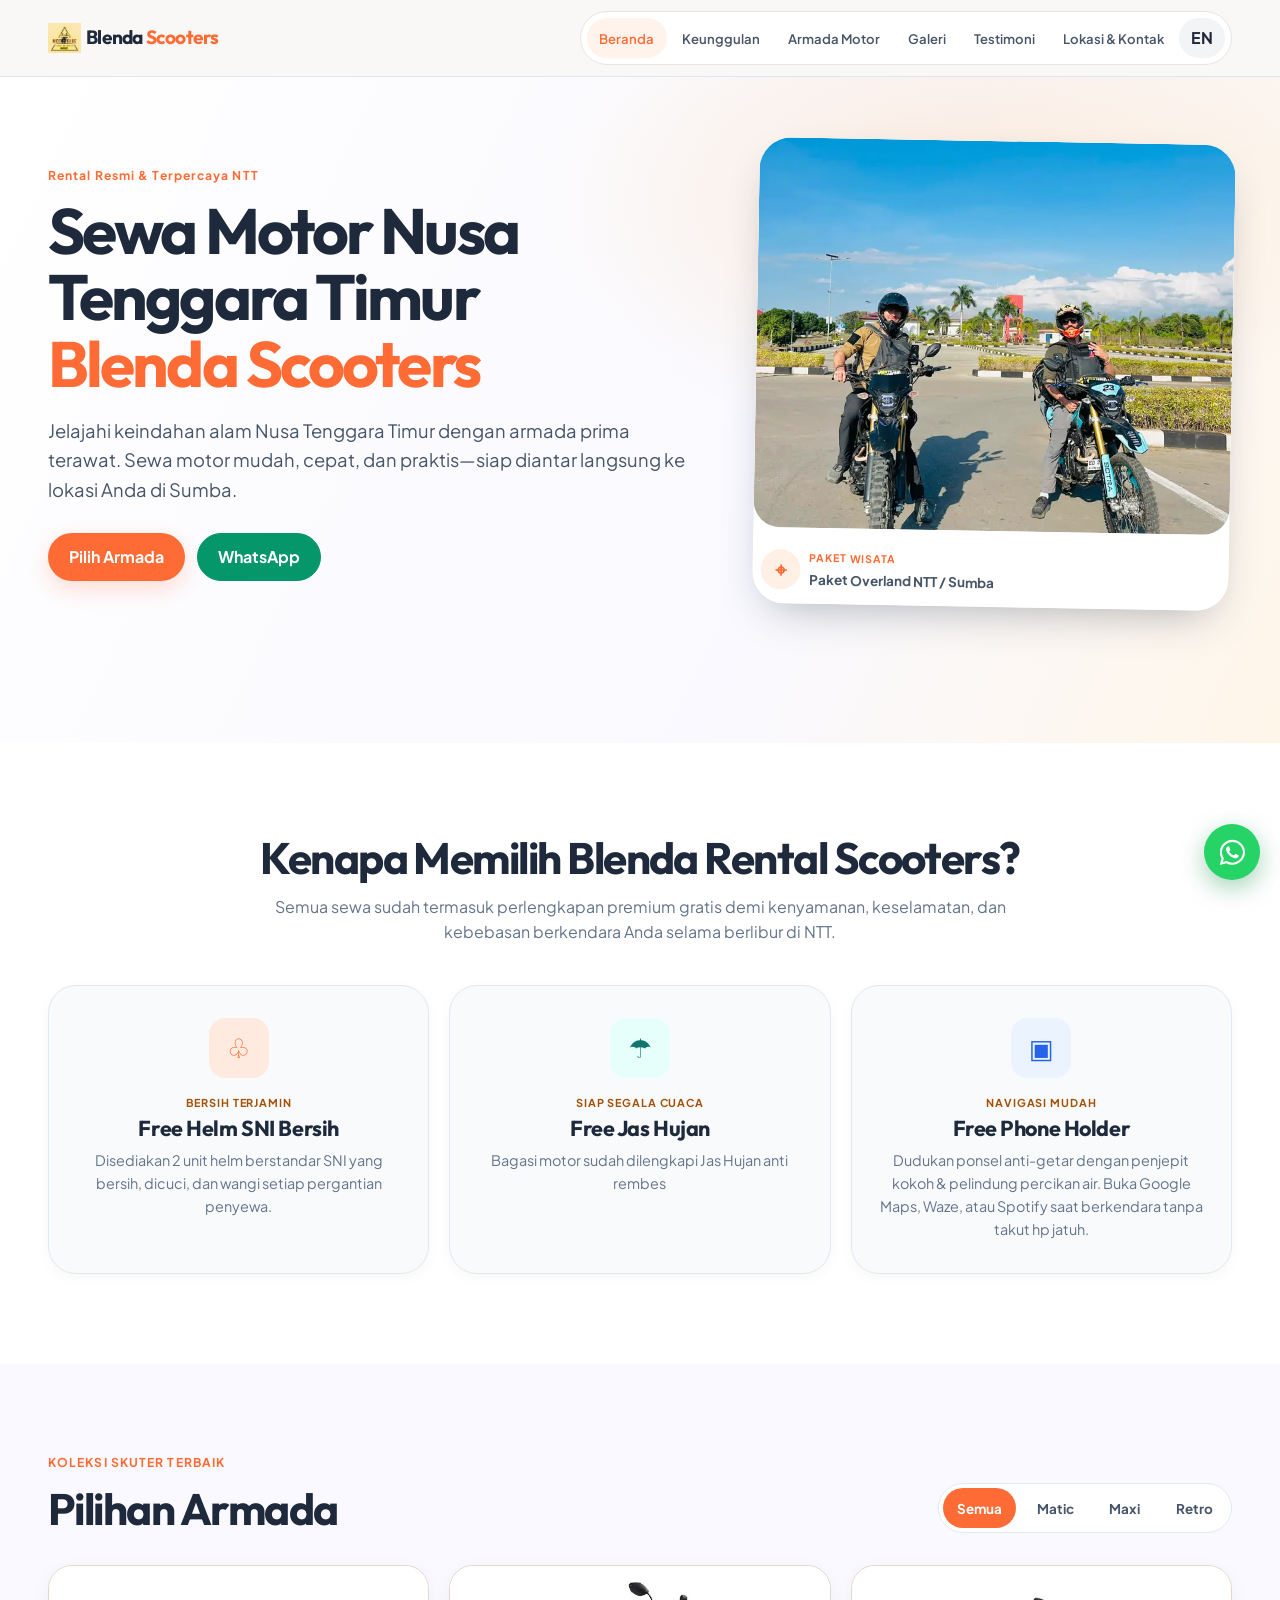
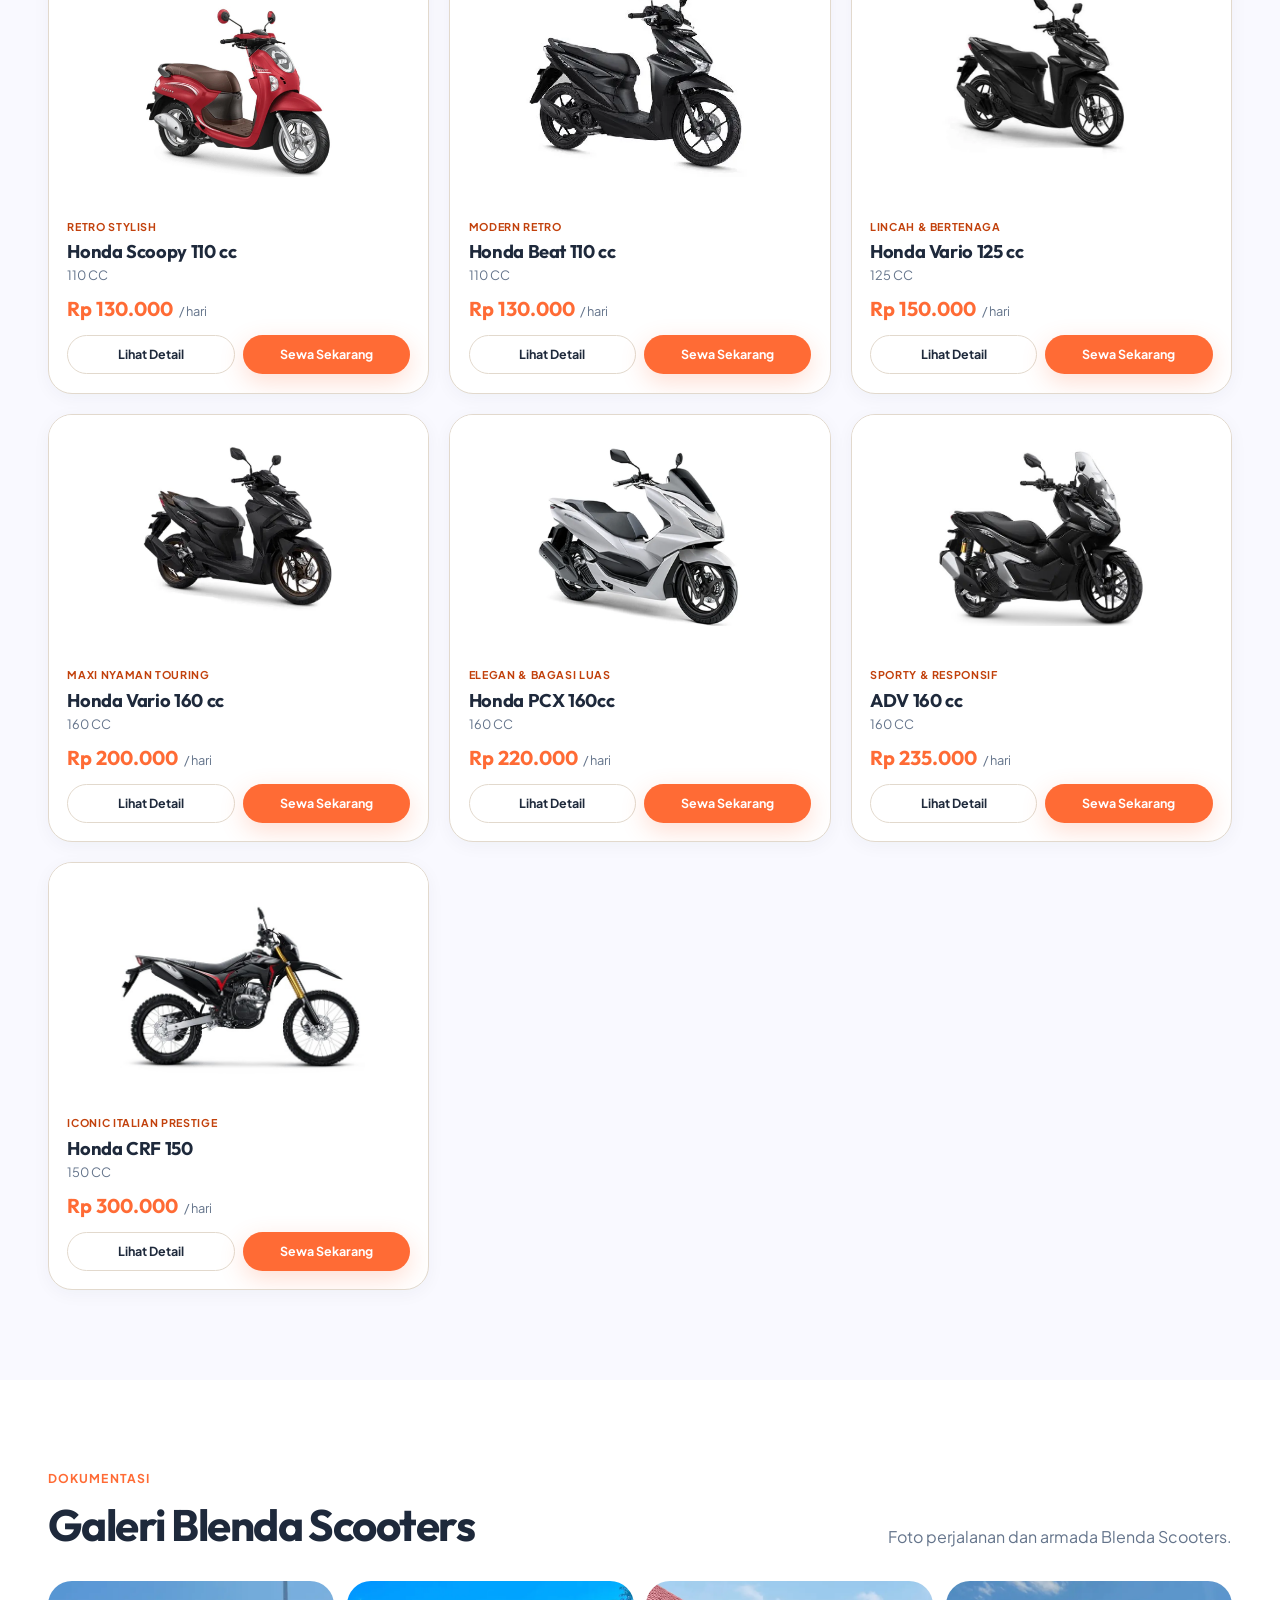
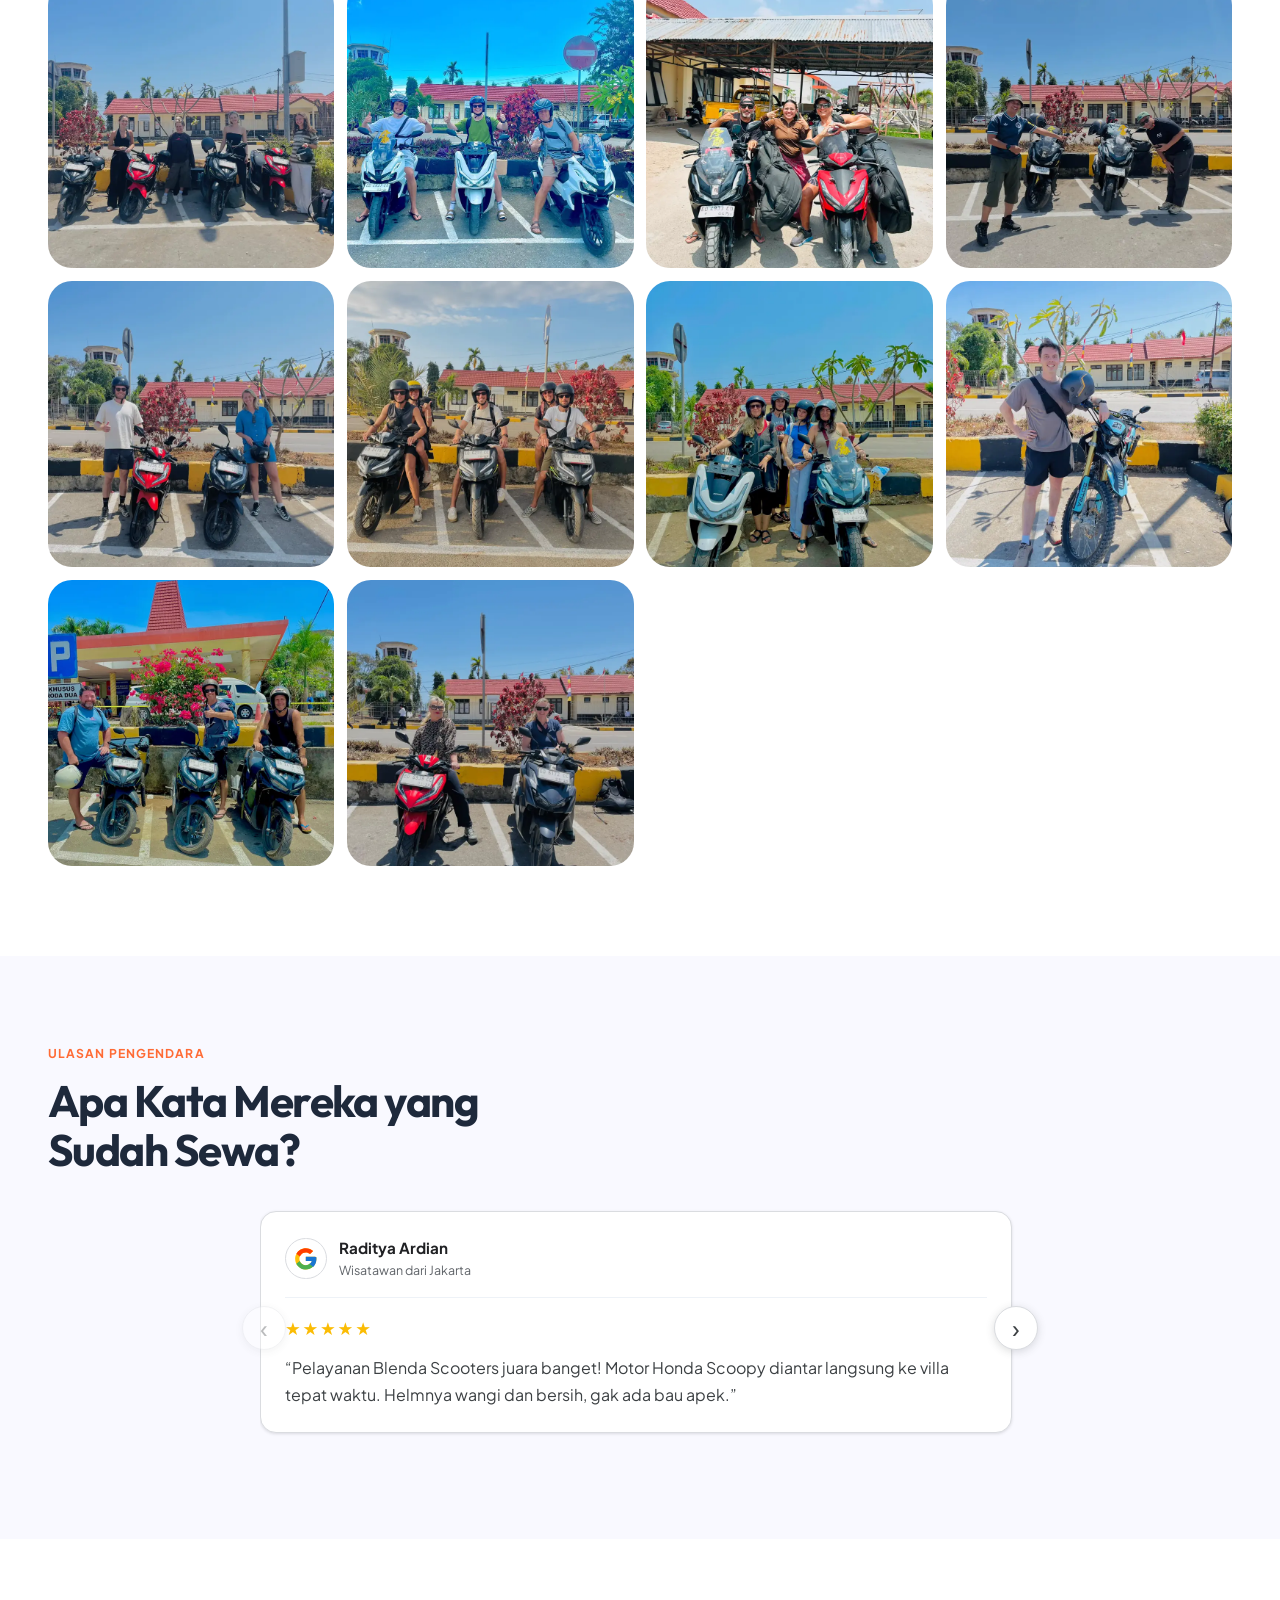
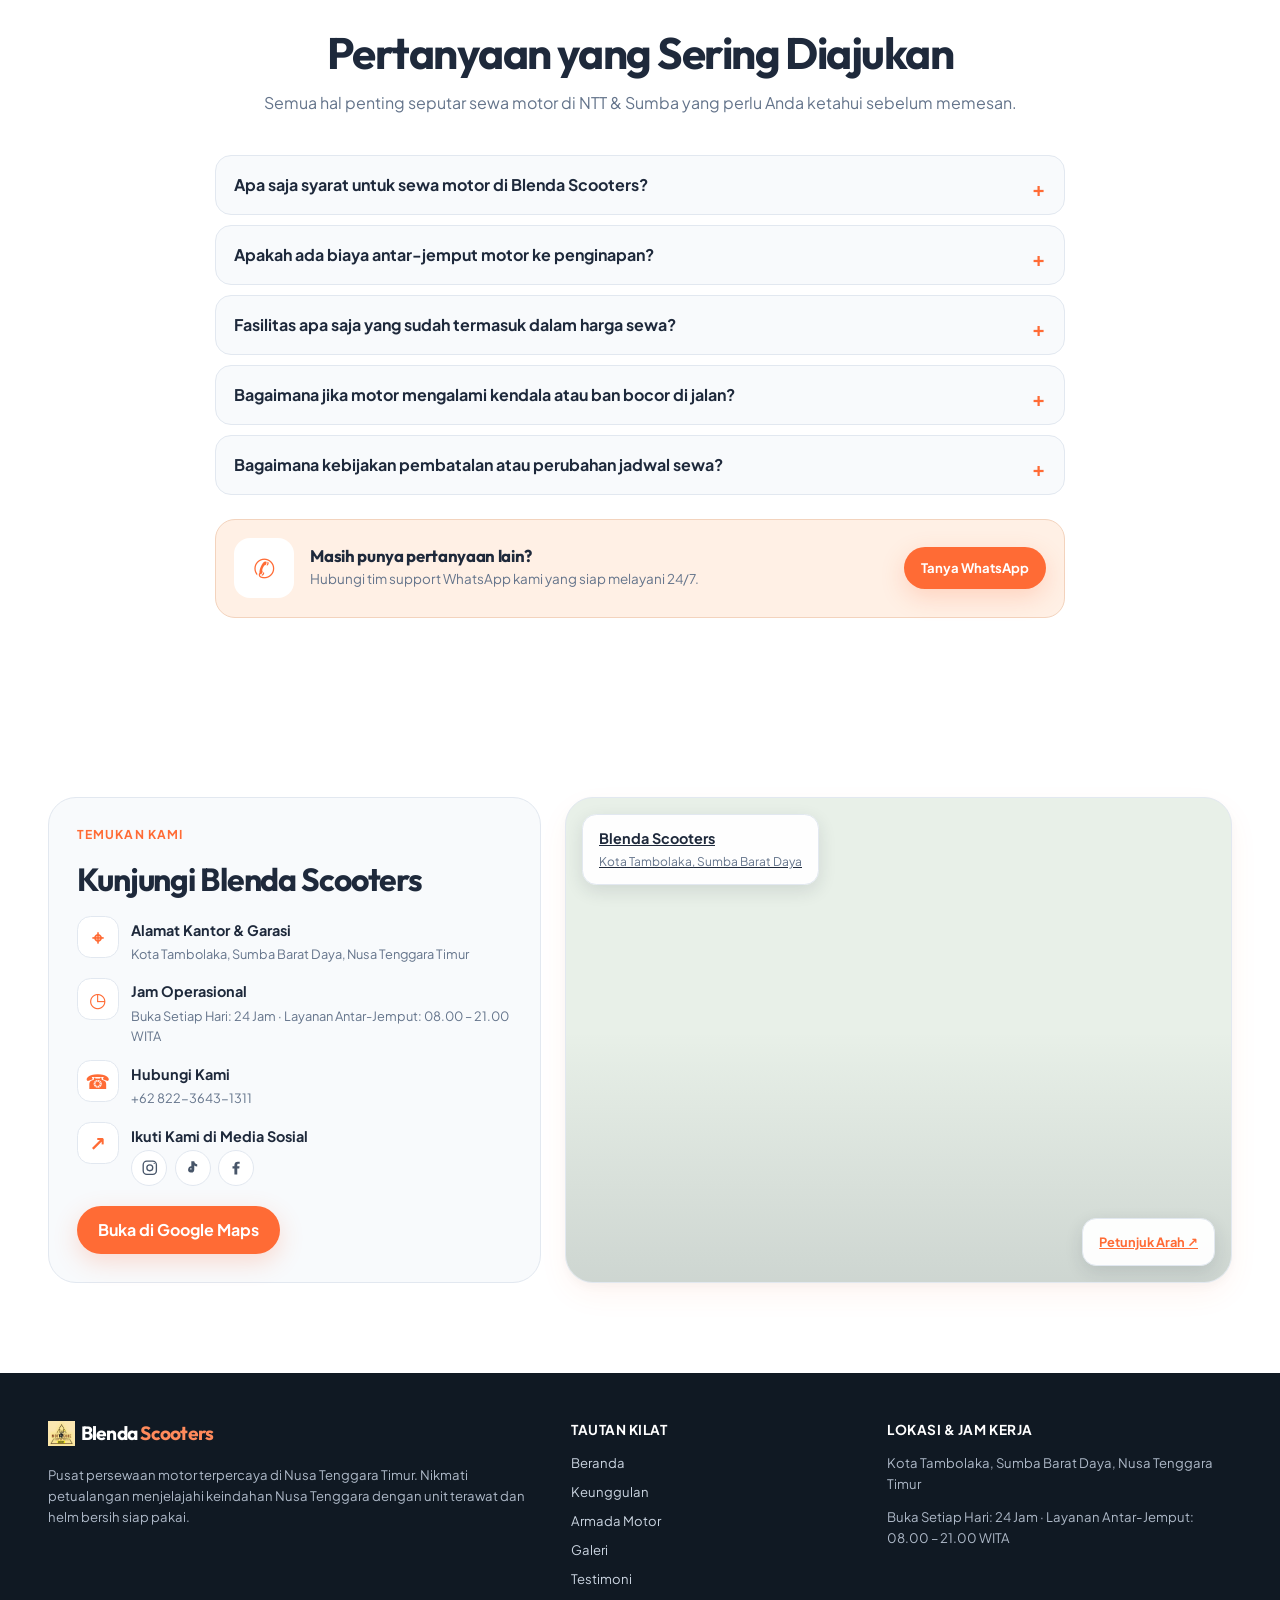
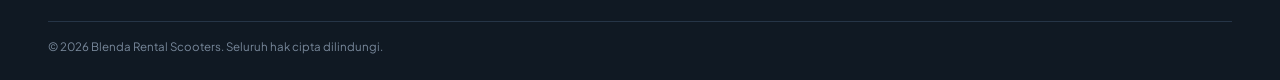
==== index.html @ dd99baab "Kirim demo pertama" ====
<!doctype html>
<html lang="id">
  <head>
    <meta charset="utf-8" />
    <meta name="viewport" content="width=device-width, initial-scale=1" />
    <meta name="theme-color" content="#f9f9ff" />
    <meta
      name="description"
      content="Rental motor resmi di Tambolaka, Sumba Barat Daya. Sewa Scoopy, Vario, PCX, ADV, CRF dengan helm SNI, jas hujan, dan antar-jemput gratis. Booking via WhatsApp."
    />
    <meta
      name="keywords"
      content="blenda scooter, blenda rental scooter, sewa motor sumba, rental motor tambolaka, sewa motor NTT"
    />
    <meta name="robots" content="index, follow, max-image-preview:large, max-snippet:-1" />
    <meta name="geo.region" content="ID-NT" />
    <meta name="geo.placename" content="Tambolaka, Sumba Barat Daya" />
    <meta name="geo.position" content="-9.412683;119.247566" />
    <meta name="ICBM" content="-9.412683, 119.247566" />
    <title>Sewa Motor Sumba &amp; NTT | Blenda Scooters Tambolaka</title>
    <link rel="canonical" href="https://blendarentalscooter.my.id/" />
    <link rel="preload" href="assets/images/galeri/gallery-11.webp" as="image" fetchpriority="high" />
    <meta property="og:type" content="website" />
    <meta property="og:site_name" content="Blenda Scooters" />
    <meta property="og:url" content="https://blendarentalscooter.my.id/" />
    <meta property="og:title" content="Sewa Motor Sumba &amp; NTT | Blenda Scooters Tambolaka" />
    <meta
      property="og:description"
      content="Rental motor resmi di Tambolaka, Sumba Barat Daya. Sewa Scoopy, Vario, PCX, ADV, CRF dengan helm SNI, jas hujan, dan antar-jemput gratis."
    />
    <meta property="og:image" content="https://blendarentalscooter.my.id/assets/images/galeri/gallery-11.webp" />
    <meta property="og:image:width" content="780" />
    <meta property="og:image:height" content="1040" />
    <meta property="og:image:alt" content="Rental motor dan perjalanan di Sumba bersama Blenda Scooters" />
    <meta property="og:locale" content="id_ID" />
    <meta property="og:locale:alternate" content="en_US" />
    <meta name="twitter:card" content="summary_large_image" />
    <meta name="twitter:title" content="Sewa Motor Sumba &amp; NTT | Blenda Scooters Tambolaka" />
    <meta
      name="twitter:description"
      content="Rental motor resmi di Tambolaka, Sumba Barat Daya. Helm SNI, jas hujan, dan antar-jemput gratis."
    />
    <meta name="twitter:image" content="https://blendarentalscooter.my.id/assets/images/galeri/gallery-11.webp" />
    <link rel="preload" href="assets/fonts/outfit-latin.woff2" as="font" type="font/woff2" crossorigin />
    <link rel="preload" href="assets/fonts/plus-jakarta-sans-latin.woff2" as="font" type="font/woff2" crossorigin />
    <link rel="stylesheet" href="assets/css/site.css" />
    <script defer src="assets/js/site-data.js"></script>
    <script defer src="assets/js/site.js"></script>
    <script type="application/ld+json">
      {
        "@context": "https://schema.org",
        "@type": ["AutoRental", "LocalBusiness"],
        "@id": "#blenda-scooters",
        "name": "Blenda Scooters",
        "url": "https://blendarentalscooter.my.id/",
        "description": "Rental motor resmi di Tambolaka, Sumba Barat Daya, Nusa Tenggara Timur. Menyediakan sewa motor harian, mingguan, dan bulanan dengan helm SNI, jas hujan, serta antar-jemput gratis.",
        "image": "https://blendarentalscooter.my.id/assets/images/galeri/gallery-11.webp",
        "telephone": "+6282236431311",
        "sameAs": [
          "https://www.instagram.com/blendarental/",
          "https://www.facebook.com/people/Blenda-Rental/61590772674836/",
          "https://www.tiktok.com/@blenda.rental.mot"
        ],
        "priceRange": "Rp130.000 - Rp300.000",
        "currenciesAccepted": "IDR",
        "paymentAccepted": "Cash, Bank Transfer, QRIS",
        "address": {
          "@type": "PostalAddress",
          "streetAddress": "Kota Tambolaka",
          "addressLocality": "Tambolaka",
          "addressRegion": "Sumba Barat Daya, Nusa Tenggara Timur",
          "addressCountry": "ID"
        },
        "geo": {
          "@type": "GeoCoordinates",
          "latitude": -9.41268253326416,
          "longitude": 119.24756622314453
        },
        "hasMap": "https://www.google.com/maps?q=-9.41268253326416,119.24756622314453",
        "areaServed": [
          { "@type": "Place", "name": "Tambolaka" },
          { "@type": "Place", "name": "Sumba Barat Daya" },
          { "@type": "Place", "name": "Sumba" },
          { "@type": "Place", "name": "Nusa Tenggara Timur" }
        ],
        "openingHoursSpecification": {
          "@type": "OpeningHoursSpecification",
          "dayOfWeek": ["Monday", "Tuesday", "Wednesday", "Thursday", "Friday", "Saturday", "Sunday"],
          "opens": "00:00",
          "closes": "23:59"
        },
        "aggregateRating": {
          "@type": "AggregateRating",
          "ratingValue": "4.9",
          "bestRating": "5",
          "worstRating": "1",
          "reviewCount": "4"
        }
      }
    </script>
    <script type="application/ld+json">
      {
        "@context": "https://schema.org",
        "@type": "FAQPage",
        "mainEntity": [
          {
            "@type": "Question",
            "name": "Apa saja syarat untuk sewa motor di Blenda Scooters?",
            "acceptedAnswer": {
              "@type": "Answer",
              "text": "Cukup KTP asli atau paspor untuk WNA, SIM C aktif, dan bukti tiket penerbangan atau reservasi penginapan di Sumba. Tanpa jaminan uang tunai atau deposit rumit."
            }
          },
          {
            "@type": "Question",
            "name": "Apakah ada biaya antar-jemput motor ke penginapan?",
            "acceptedAnswer": {
              "@type": "Answer",
              "text": "Pengantaran dan penjemputan unit gratis untuk area Tambolaka dan sekitarnya. Untuk area luar kota dikenakan biaya penyesuaian."
            }
          },
          {
            "@type": "Question",
            "name": "Fasilitas apa saja yang sudah termasuk dalam harga sewa?",
            "acceptedAnswer": {
              "@type": "Answer",
              "text": "Setiap sewa sudah termasuk 2 helm SNI bersih, 2 jas hujan poncho tebal anti rembes, holder handphone kokoh di stang, dan opsional surfboard rack tanpa biaya tambahan."
            }
          },
          {
            "@type": "Question",
            "name": "Bagaimana jika motor mengalami kendala atau ban bocor di jalan?",
            "acceptedAnswer": {
              "@type": "Answer",
              "text": "Kami menyediakan layanan emergency roadside assistance 24/7. Tim mekanik kami siap datang ke lokasi Anda untuk perbaikan langsung atau tukar unit motor baru secepatnya."
            }
          },
          {
            "@type": "Question",
            "name": "Bagaimana kebijakan pembatalan atau perubahan jadwal sewa?",
            "acceptedAnswer": {
              "@type": "Answer",
              "text": "Pembatalan gratis hingga 24 jam sebelum jadwal sewa dimulai. Perubahan tanggal dapat dilakukan kapan saja tanpa biaya tambahan selama ketersediaan unit masih ada."
            }
          }
        ]
      }
    </script>
    <link rel="icon" href="assets/images/logo.png" />
  </head>
  <body data-page="home">
    <!-- Halaman beranda: urutan section di bawah bisa diubah sesuai kebutuhan konten. -->
    <a class="skip-link" href="#main" data-i18n="skip">Langsung ke konten</a>
    <header class="site-header">
      <div class="header-inner">
        <a class="wordmark" href="index.html">
          <img src="assets/images/logo.png" alt="Blenda Scooters" class="logo" />
          <span>
            Blenda
            <span class="wordmark-accent">Scooters</span>
          </span>
        </a>
        <button
          class="menu-toggle"
          id="menu-toggle"
          type="button"
          aria-expanded="false"
          aria-controls="primary-nav"
          data-i18n-aria="openMenu"
        >
          <span class="menu-lines" aria-hidden="true"></span>
          <span class="visually-hidden" data-i18n="menu">Menu</span>
        </button>
        <nav class="primary-nav" id="primary-nav" aria-label="Navigasi utama" data-i18n-label="primaryNav">
          <a class="nav-link is-current" href="index.html" data-i18n="navHome">Beranda</a>
          <a class="nav-link" href="#keunggulan" data-i18n="navAdvantages">Keunggulan</a>
          <a class="nav-link" href="#fleet" data-i18n="navFleet">Armada Motor</a>
          <a class="nav-link" href="#gallery" data-i18n="navGallery">Galeri</a>
          <a class="nav-link" href="#testimonials" data-i18n="navTestimonials">Testimoni</a>
          <a class="nav-link" href="#location" data-i18n="navLocation">Lokasi & Kontak</a>
          <button class="language-toggle" id="language-toggle" type="button" aria-label="Switch language">EN</button>
        </nav>
      </div>
    </header>

    <main id="main">
      <!-- HERO: ubah headline, ajakan, dan foto utama pada section ini. -->
      <section class="hero wrap stitch-hero">
        <div class="hero-copy">
          <p class="eyebrow"><span data-i18n="heroEyebrow">Rental Resmi & Terpercaya NTT</span></p>
          <h1>
            <span data-i18n="heroTitle">Sewa Motor Nusa Tenggara Timur</span>
            <span class="hero-brand-line" data-i18n="heroBrand">Blenda Scooters</span>
          </h1>
          <p class="hero-lede" data-i18n="heroLead">
            Jelajahi keindahan alam Nusa Tenggara Timur dengan armada prima terawat. Sewa motor mudah, cepat, dan
            praktis—siap diantar langsung ke lokasi Anda di Sumba.
          </p>
          <div class="hero-actions">
            <a class="button button-primary" href="#fleet" data-i18n="browseFleet">Armada</a>
            <a
              class="button button-secondary button-whatsapp"
              href="https://wa.me/6282236431311?text=Halo%20Blenda%20Scooters%2C%20saya%20ingin%20tanya%20ketersediaan%20unit%20motor"
              target="_blank"
              rel="noopener noreferrer"
              data-i18n="whatsapp"
            >
              WhatsApp
            </a>
          </div>
        </div>
        <figure class="hero-visual hero-stitch-visual">
          <img
            src="assets/images/galeri/gallery-11.webp"
            width="780"
            height="1040"
            alt="Rental motor dan perjalanan di Sumba bersama Blenda Scooters"
            data-i18n-alt="heroPhotoAlt"
            fetchpriority="high"
          />
          <figcaption class="hero-trip-badge">
            <span class="trip-icon" aria-hidden="true">⌖</span>
            <span>
              <small data-i18n="tourPackage">Paket Wisata</small>
              <strong data-i18n="tourName">Paket Overland NTT / Sumba</strong>
            </span>
          </figcaption>
        </figure>
        <div class="hero-orbit" aria-hidden="true"></div>
      </section>

      <!-- Fasilitas yang ditampilkan di bawah headline beranda. -->
      <section class="section perks-section" id="keunggulan" aria-labelledby="process-title">
        <div class="wrap">
          <div class="center-heading">
            <h2 id="process-title" data-i18n="processTitle">Kenapa Memilih Blenda Rental Scooters?</h2>
            <p data-i18n="perksLead">
              Semua sewa sudah termasuk perlengkapan premium gratis demi kenyamanan, keselamatan, dan kebebasan
              berkendara Anda selama berlibur di NTT.
            </p>
          </div>

          <div class="perks-grid">
            <article class="perk-card">
              <span class="perk-icon">♧</span>
              <small data-i18n="perkOneTag">Bersih Terjamin</small>
              <h3 data-i18n="perkOneTitle">Free Helm SNI</h3>
              <p data-i18n="perkOneText">
                Disediakan 2 unit helm berstandar SNI yang dicuci, disinfeksi, dan diberi pewangi segar setiap
                pergantian penyewa. Pilihan ukuran M, L, dan XL tersedia.
              </p>
            </article>
            <article class="perk-card">
              <span class="perk-icon perk-icon-teal">☂</span>
              <small data-i18n="perkTwoTag">Siap Segala Cuaca</small>
              <h3 data-i18n="perkTwoTitle">Free Jas Hujan</h3>
              <p data-i18n="perkTwoText">Bagasi motor telah dilengkapi sepasang mantel setelan tebal anti rembes.</p>
            </article>
            <article class="perk-card">
              <span class="perk-icon perk-icon-blue">▣</span>
              <small data-i18n="perkThreeTag">Navigasi Mudah</small>
              <h3 data-i18n="perkThreeTitle">Free Phone Holder</h3>
              <p data-i18n="perkThreeText">
                Dudukan ponsel anti-getar dengan penjepit kokoh & pelindung percikan air. Buka Google Maps, Waze, atau
                Spotify saat berkendara tanpa takut hp jatuh.
              </p>
            </article>
          </div>
        </div>
      </section>

      <!-- Armada dirender dari assets/js/site-data.js; filter kategori ada pada tombol data-filter. -->
      <section class="section fleet-section" id="fleet" aria-labelledby="fleet-title">
        <div class="wrap">
          <div class="section-heading">
            <div>
              <p class="eyebrow" data-i18n="fleetEyebrow">KOLEKSI SKUTER TERBAIK</p>
              <h2 id="fleet-title" data-i18n="fleetTitle">Pilihan Armada</h2>
            </div>

            <div class="filter-group" role="group" aria-label="Filter motor" data-i18n-label="filterAria">
              <button
                class="filter-button is-active"
                type="button"
                data-filter="all"
                aria-pressed="true"
                data-i18n="filterAll"
              >
                Semua
              </button>
              <button
                class="filter-button"
                type="button"
                data-filter="matic"
                aria-pressed="false"
                data-i18n="filterMatic"
              >
                Matic
              </button>
              <button
                class="filter-button"
                type="button"
                data-filter="maxi"
                aria-pressed="false"
                data-i18n="filterMaxi"
              >
                Maxi
              </button>
              <button
                class="filter-button"
                type="button"
                data-filter="retro"
                aria-pressed="false"
                data-i18n="filterRetro"
              >
                Retro
              </button>
            </div>
          </div>

          <div class="fleet-grid" id="fleet-grid" aria-live="polite"></div>
          <p class="empty-state" id="fleet-empty" hidden data-i18n="noFleet">Belum ada unit pada pilihan ini.</p>
        </div>
      </section>

      <!-- Galeri: gambar dibuat dari daftar assets/js/site-data.js. -->
      <section class="section gallery-section" id="gallery" aria-labelledby="gallery-title">
        <div class="wrap">
          <div class="section-heading gallery-heading">
            <div>
              <p class="eyebrow" data-i18n="galleryEyebrow">DOKUMENTASI</p>
              <h2 id="gallery-title" data-i18n="galleryTitle">Galeri Blenda Scooters</h2>
            </div>

            <p class="section-description" data-i18n="galleryLead">Foto dari galeri lokal Blenda.</p>
          </div>

          <div class="gallery-grid" id="gallery-grid"></div>
        </div>
      </section>

      <!-- Tiga kutipan berasal dari contoh Stitch; dua kartu berikutnya adalah slot untuk ulasan asli. -->
      <section class="section reviews-section" id="testimonials" aria-labelledby="reviews-title">
        <div class="wrap">
          <div class="section-heading">
            <div>
              <p class="eyebrow" data-i18n="reviewsEyebrow">TESTIMONI ASLI</p>
              <h2 id="reviews-title" data-i18n="reviewsTitle">Apa Kata Mereka yang Sudah Sewa?</h2>
            </div>
          </div>

          <svg width="0" height="0" style="position: absolute" aria-hidden="true">
            <symbol id="google-logo" viewBox="0 0 48 48">
              <path
                fill="#FFC107"
                d="M43.6 20.5H42V20H24v8h11.3C33.7 32.7 29.3 36 24 36c-6.6 0-12-5.4-12-12s5.4-12 12-12c3.1 0 5.9 1.2 8 3.1l5.7-5.7C34.5 6.1 29.5 4 24 4 12.9 4 4 12.9 4 24s8.9 20 20 20 20-8.9 20-20c0-1.3-.1-2.3-.4-3.5z"
              />
              <path
                fill="#FF3D00"
                d="M6.3 14.7l6.6 4.8C14.7 15.1 18.9 12 24 12c3.1 0 5.9 1.2 8 3.1l5.7-5.7C34.5 6.1 29.5 4 24 4 16.3 4 9.7 8.3 6.3 14.7z"
              />
              <path
                fill="#4CAF50"
                d="M24 44c5.4 0 10.3-2.1 14-5.5l-6.5-5.5C29.5 34.9 26.9 36 24 36c-5.3 0-9.7-3.3-11.3-8l-6.6 5.1C9.5 39.6 16.2 44 24 44z"
              />
              <path
                fill="#1976D2"
                d="M43.6 20.5H42V20H24v8h11.3c-.8 2.3-2.3 4.3-4.3 5.6l6.5 5.5C36.9 40.5 44 35 44 24c0-1.3-.1-2.3-.4-3.5z"
              />
            </symbol>
          </svg>
          <div class="reviews-wrapper">
            <div class="reviews-slider">
              <article class="review-card">
                <div class="stars" aria-label="5 stars">★★★★★</div>
                <p data-i18n="reviewOne">
                  “Pelayanan Blenda Scooters juara banget! Motor Honda Scoopy diantar langsung ke villa tepat waktu.
                  Helmnya wangi dan bersih, gak ada bau apek.”
                </p>
                <footer>
                  <span class="g-avatar" role="img" aria-label="Google">
                    <svg><use href="#google-logo"></use></svg>
                  </span>
                  <span>
                    <strong>Raditya Ardian</strong>
                    <small data-i18n="reviewOneFrom">Wisatawan dari Jakarta</small>
                  </span>
                </footer>
              </article>

              <article class="review-card">
                <div class="stars" aria-label="5 stars">★★★★★</div>
                <p data-i18n="reviewThree">
                  “Motornya super mulus, kinclong, dan tarikan halus. Tim Blenda ramah banget pas anter motor ke hotel.”
                </p>
                <footer>
                  <span class="g-avatar" role="img" aria-label="Google">
                    <svg><use href="#google-logo"></use></svg>
                  </span>
                  <span>
                    <strong>Clarissa Novita</strong>
                    <small data-i18n="reviewThreeFrom">Wisatawan dari Surabaya</small>
                  </span>
                </footer>
              </article>
              <article class="review-card review-placeholder">
                <div class="stars" aria-label="5 stars">★★★★★</div>
                <p data-i18n="reviewFour">
                  “Unitnya bersih dan nyaman dipakai untuk menjelajahi Sumba. Proses pemesanan juga mudah.”
                </p>
                <footer>
                  <span class="g-avatar" role="img" aria-label="Google">
                    <svg><use href="#google-logo"></use></svg>
                  </span>
                  <span>
                    <strong data-i18n="reviewFourName">Contoh ulasan 4</strong>
                    <small data-i18n="reviewFourFrom">Contoh teks · ganti dengan ulasan pelanggan</small>
                  </span>
                </footer>
              </article>
              <article class="review-card review-placeholder">
                <div class="stars" aria-label="5 stars">★★★★★</div>
                <p data-i18n="reviewFive">
                  “Motor siap dipakai saat tiba dan perlengkapan sewanya membantu selama perjalanan.”
                </p>
                <footer>
                  <span class="g-avatar" role="img" aria-label="Google">
                    <svg><use href="#google-logo"></use></svg>
                  </span>
                  <span>
                    <strong data-i18n="reviewFiveName">Contoh ulasan 5</strong>
                    <small data-i18n="reviewFiveFrom">Contoh teks · ganti dengan ulasan pelanggan</small>
                  </span>
                </footer>
              </article>
            </div>
            <button class="reviews-nav is-prev" id="reviews-prev" type="button" aria-label="Ulasan sebelumnya">
              ‹
            </button>
            <button class="reviews-nav is-next" id="reviews-next" type="button" aria-label="Ulasan berikutnya">
              ›
            </button>
          </div>
        </div>
      </section>

      <!-- Tanya-jawab dan tombol kontak langsung. -->
      <section class="section faq-section" id="faq" aria-labelledby="faq-title">
        <div class="wrap faq-wrap">
          <div class="center-heading">
            <h2 id="faq-title" data-i18n="faqTitle">Pertanyaan yang Sering Diajukan</h2>
            <p data-i18n="faqLead">
              Semua hal penting seputar sewa motor di NTT & Sumba yang perlu Anda ketahui sebelum memesan.
            </p>
          </div>

          <div class="faq-list">
            <details>
              <summary data-i18n="faqQ1">Apa saja syarat untuk sewa motor di Blenda Scooters?</summary>
              <p data-i18n="faqA1">
                Cukup KTP asli / Paspor untuk WNA, SIM C aktif, dan bukti tiket penerbangan atau reservasi penginapan di
                Sumba. Tanpa jaminan uang tunai atau deposit rumit.
              </p>
            </details>
            <details>
              <summary data-i18n="faqQ2">Apakah ada biaya antar-jemput motor ke penginapan?</summary>
              <p data-i18n="faqA2">
                Pengantaran dan penjemputan unit GRATIS untuk area Tambolaka dan sekitarnya. Untuk area luar kota
                dikenakan biaya penyesuaian.
              </p>
            </details>
            <details>
              <summary data-i18n="faqQ3">Fasilitas apa saja yang sudah termasuk dalam harga sewa?</summary>
              <p data-i18n="faqA3">
                Setiap sewa sudah termasuk 2 helm SNI bersih, 2 jas hujan poncho tebal anti rembes, holder handphone
                kokoh di stang, dan opsional surfboard rack tanpa biaya tambahan.
              </p>
            </details>
            <details>
              <summary data-i18n="faqQ4">Bagaimana jika motor mengalami kendala atau ban bocor di jalan?</summary>
              <p data-i18n="faqA4">
                Kami menyediakan layanan emergency roadside assistance 24/7. Tim mekanik kami siap datang ke lokasi Anda
                untuk perbaikan langsung atau tukar unit motor baru secepatnya.
              </p>
            </details>
            <details>
              <summary data-i18n="faqQ5">Bagaimana kebijakan pembatalan atau perubahan jadwal sewa?</summary>
              <p data-i18n="faqA5">
                Pembatalan gratis hingga 24 jam sebelum jadwal sewa dimulai. Perubahan tanggal dapat dilakukan kapan
                saja tanpa biaya tambahan selama ketersediaan unit masih ada.
              </p>
            </details>
          </div>

          <div class="faq-contact">
            <span class="perk-icon">✆</span>
            <div>
              <h3 data-i18n="faqContactTitle">Masih punya pertanyaan lain?</h3>
              <p data-i18n="faqContactText">Hubungi tim support WhatsApp kami yang siap melayani 24/7.</p>
            </div>

            <a
              class="button button-primary"
              href="https://wa.me/6282236431311?text=Halo%20Blenda%20Scooters%2C%20saya%20ingin%20bertanya%20seputar%20sewa%20motor"
              target="_blank"
              rel="noopener noreferrer"
              data-i18n="faqContactCta"
            >
              Tanya WhatsApp
            </a>
          </div>
        </div>
      </section>

      <!-- Lokasi mengikuti pin peta NTT yang diberikan pemilik situs. -->
      <section class="section location-section" id="location" aria-labelledby="location-title">
        <div class="wrap location-layout">
          <article class="location-card">
            <p class="eyebrow" data-i18n="locationEyebrow">TEMUKAN KAMI</p>
            <h2 id="location-title" data-i18n="locationTitle">Kunjungi Blenda Scooters</h2>
            <div class="location-detail">
              <b aria-hidden="true">⌖</b>
              <span>
                <strong data-i18n="addressLabel">Alamat Kantor & Garasi</strong>
                <small data-i18n="addressText">Kota Tambolaka, Sumba Barat Daya, Nusa Tenggara Timur</small>
              </span>
            </div>

            <div class="location-detail">
              <b aria-hidden="true">◷</b>
              <span>
                <strong data-i18n="hoursLabel">Jam Operasional</strong>
                <small data-i18n="hoursText">
                  Buka Setiap Hari: 24 Jam
                  <br />
                  Layanan Antar-Jemput: 08.00 – 21.00 WITA
                </small>
              </span>
            </div>

            <div class="location-detail">
              <b aria-hidden="true">☎</b>
              <span>
                <strong data-i18n="contactLabel">Hubungi Kami</strong>
                <small>+62 822-3643-1311</small>
              </span>
            </div>

            <!-- Tautan akun resmi media sosial Blenda Rental. -->
            <div class="location-detail">
              <b aria-hidden="true">↗</b>
              <span>
                <strong data-i18n="socialLabel">Ikuti Kami di Media Sosial</strong>
                <span class="social-links social-links-light">
                  <a
                    aria-label="Instagram"
                    href="https://www.instagram.com/blendarental/"
                    target="_blank"
                    rel="noopener noreferrer"
                  >
                    <svg viewBox="0 0 24 24" aria-hidden="true">
                      <rect x="3" y="3" width="18" height="18" rx="5" />
                      <circle cx="12" cy="12" r="4" />
                      <circle cx="18" cy="6" r=".8" class="social-fill" />
                    </svg>
                  </a>
                  <a
                    aria-label="TikTok"
                    href="https://www.tiktok.com/@blenda.rental.mot"
                    target="_blank"
                    rel="noopener noreferrer"
                  >
                    <svg viewBox="0 0 24 24" aria-hidden="true">
                      <path
                        d="M14 3v11.2a4.2 4.2 0 1 1-3.2-4.08v3.38a1.1 1.1 0 1 0-.8 1.06V3h4zm0 0c.35 2.4 1.7 3.8 4 4.2v3.2a8.1 8.1 0 0 1-4-1.5"
                      />
                    </svg>
                  </a>
                  <a
                    aria-label="Facebook"
                    href="https://www.facebook.com/people/Blenda-Rental/61590772674836/"
                    target="_blank"
                    rel="noopener noreferrer"
                  >
                    <svg viewBox="0 0 24 24" aria-hidden="true">
                      <path
                        d="M14 21v-8h2.7l.4-3H14V8.1c0-.9.3-1.5 1.6-1.5h1.7V3.9c-.3 0-1.4-.1-2.7-.1-2.7 0-4.5 1.6-4.5 4.6V10H7.5v3h2.6v8H14z"
                      />
                    </svg>
                  </a>
                </span>
              </span>
            </div>

            <a
              class="button button-primary"
              href="https://www.google.com/maps?q=-9.41268253326416,119.24756622314453&amp;z=17&amp;hl=en"
              target="_blank"
              rel="noopener noreferrer"
              data-i18n="openMaps"
            >
              Buka di Google Maps
            </a>
          </article>
          <div class="map-preview">
            <iframe
              title="Peta Blenda Scooters di Tambolaka, Sumba Barat Daya"
              loading="lazy"
              referrerpolicy="no-referrer-when-downgrade"
              src="https://www.google.com/maps?q=-9.41268253326416,119.24756622314453&amp;z=17&amp;output=embed"
            ></iframe>
            <a
              class="map-label"
              href="https://www.google.com/maps?q=-9.41268253326416,119.24756622314453&amp;z=17&amp;hl=en"
              target="_blank"
              rel="noopener noreferrer"
            >
              <strong>Blenda Scooters</strong>
              <small>Kota Tambolaka, Sumba Barat Daya</small>
            </a>
            <a
              class="map-cta"
              href="https://www.google.com/maps?q=-9.41268253326416,119.24756622314453&amp;z=17&amp;hl=en"
              target="_blank"
              rel="noopener noreferrer"
              data-i18n="directions"
            >
              Petunjuk Arah ↗
            </a>
          </div>
        </div>
      </section>
    </main>

    <!-- Footer: tautan cepat, alamat, dan jam kerja. -->
    <footer class="site-footer">
      <div class="wrap footer-stitch-grid">
        <div>
          <a class="wordmark footer-wordmark" href="index.html">
            <img src="assets/images/logo.png" alt="Blenda Scooters" class="logo-footer" />
            <span>
              Blenda
              <span class="wordmark-accent">Scooters</span>
            </span>
          </a>
          <p data-i18n="footerDescription">
            Pusat persewaan motor terpercaya di Nusa Tenggara Timur. Nikmati petualangan menjelajahi keindahan Nusa
            Tenggara dengan unit terawat dan helm bersih siap pakai.
          </p>
        </div>
        <div>
          <h2 data-i18n="footerQuick">Tautan Kilat</h2>
          <nav class="footer-nav" aria-label="Tautan halaman" data-i18n-label="footerNav">
            <a href="index.html" data-i18n="navHome">Beranda</a>
            <a href="#keunggulan" data-i18n="navAdvantages">Keunggulan</a>
            <a href="#fleet" data-i18n="navFleet">Armada Motor</a>
            <a href="#gallery" data-i18n="navGallery">Galeri Foto</a>
            <a href="#testimonials" data-i18n="navTestimonials">Ulasan Pengendara</a>
          </nav>
        </div>
        <div>
          <h2 data-i18n="footerLocationTitle">Lokasi & Jam Kerja</h2>
          <p data-i18n="addressText">Kota Tambolaka, Sumba Barat Daya, Nusa Tenggara Timur</p>
          <p data-i18n="hoursText">Buka Setiap Hari: 24 Jam · Layanan Antar-Jemput: 08.00 – 21.00 WITA</p>
        </div>
        <small class="footer-copyright">
          ©
          <span id="current-year">2026</span>
          Blenda Rental Scooters. Seluruh hak cipta dilindungi.
        </small>
      </div>
    </footer>
    <a
      class="whatsapp-float"
      href="https://wa.me/6282236431311?text=Halo%20Blenda%20Scooters%2C%20saya%20ingin%20bertanya%20seputar%20sewa%20motor"
      target="_blank"
      rel="noopener noreferrer"
      aria-label="Chat WhatsApp Blenda Scooters"
    >
      <svg viewBox="0 0 448 512" aria-hidden="true" focusable="false">
        <path
          d="M380.9 97.1C339 55.1 283.2 32 223.9 32c-122.4 0-222 99.6-222 222 0 39.1 10.2 77.3 29.6 111L0 480l117.7-30.9c32.4 17.7 68.9 27 106.1 27h.1c122.3 0 224.1-99.6 224.1-222 0-59.3-25.2-115-67.1-157zm-157 341.6c-33.2 0-65.7-8.9-94-25.7l-6.7-4-69.8 18.3L72 359.2l-4.4-7c-18.5-29.4-28.2-63.3-28.2-98.2 0-101.7 82.8-184.5 184.6-184.5 49.3 0 95.6 19.2 130.4 54.1 34.8 34.9 56.2 81.2 56.1 130.5 0 101.8-84.9 184.6-186.6 184.6zm101.2-138.2c-5.5-2.8-32.8-16.2-37.9-18-5.1-1.9-8.8-2.8-12.5 2.8-3.7 5.6-14.3 18-17.6 21.8-3.2 3.7-6.5 4.2-12 1.4-32.6-16.3-54-29.1-75.5-66-5.7-9.8 5.7-9.1 16.3-30.3 1.8-3.7.9-6.9-.5-9.7-1.4-2.8-12.5-30.1-17.1-41.2-4.5-10.8-9.1-9.3-12.5-9.5-3.2-.2-6.9-.2-10.6-.2-3.7 0-9.7 1.4-14.8 6.9-5.1 5.6-19.4 19-19.4 46.3 0 27.3 19.9 53.7 22.6 57.4 2.8 3.7 39.1 59.7 94.8 83.8 35.2 15.2 49 16.5 66.6 13.9 10.7-1.6 32.8-13.4 37.4-26.4 4.6-13 4.6-24.1 3.2-26.4-1.3-2.5-5-3.9-10.5-6.6z"
        />
      </svg>
    </a>
  </body>
</html>
---- assets/css/site.css ----
/* Tipografi lokal situs: ganti sumber font di blok ini untuk mengubah tampilannya. */
@font-face {
  font-family: Outfit;
  src: url("../fonts/outfit-latin.woff2") format("woff2");
  font-style: normal;
  font-weight: 400 700;
  font-display: swap;
}

@font-face {
  font-family: "Plus Jakarta Sans";
  src: url("../fonts/plus-jakarta-sans-latin.woff2") format("woff2");
  font-style: normal;
  font-weight: 400 700;
  font-display: swap;
}

/* Token warna, radius, lebar konten, dan gutter yang dipakai lintas halaman. */
:root {
  color-scheme: light;
  --surface: #f9f9ff;
  --surface-low: #f0f3ff;
  --surface-mid: #e7eeff;
  --surface-card: #ffffff;
  --ink: #111c2d;
  --ink-soft: #594139;
  --muted: #657187;
  --primary: #ab3500;
  --primary-bright: #ff6b35;
  --secondary: #006a63;
  --line: #d8e3fb;
  --radius-sm: 0.75rem;
  --radius: 1.25rem;
  --radius-lg: 2rem;
  --pill: 999px;
  --content: 1280px;
  --gutter: clamp(1.1rem, 4vw, 3rem);
  --shadow-soft: 0 14px 38px -24px rgba(17, 28, 45, 0.3);
}

* {
  box-sizing: border-box;
}
html {
  scroll-behavior: smooth;
  scroll-padding-top: 6rem;
}
body {
  margin: 0;
  background: var(--surface);
  color: var(--ink);
  font-family: "Plus Jakarta Sans", system-ui, sans-serif;
  font-size: 1rem;
  line-height: 1.6;
  -webkit-font-smoothing: antialiased;
}
img {
  display: block;
  max-width: 100%;
}
button,
input,
select,
textarea {
  font: inherit;
}
button,
a {
  -webkit-tap-highlight-color: transparent;
}
a {
  color: inherit;
}
h1,
h2,
h3,
p,
figure {
  margin-top: 0;
}
h1,
h2,
h3 {
  font-family: Outfit, system-ui, sans-serif;
  line-height: 1.12;
}
h1 {
  font-size: clamp(2.65rem, 6vw, 5rem);
  letter-spacing: -0.045em;
}
h2 {
  font-size: clamp(1.8rem, 3.5vw, 2.75rem);
  letter-spacing: -0.035em;
}
h3 {
  font-size: 1.3rem;
  letter-spacing: -0.02em;
}
::selection {
  color: #fff;
  background: var(--primary);
}
:focus-visible {
  outline: 3px solid var(--secondary);
  outline-offset: 3px;
}
[hidden] {
  display: none !important;
}

.wrap {
  width: min(var(--content), calc(100% - var(--gutter) * 2));
  margin-inline: auto;
}
.visually-hidden {
  position: absolute;
  width: 1px;
  height: 1px;
  padding: 0;
  margin: -1px;
  overflow: hidden;
  clip: rect(0, 0, 0, 0);
  white-space: nowrap;
  border: 0;
}
.skip-link {
  position: fixed;
  z-index: 100;
  top: 0.5rem;
  left: 0.5rem;
  padding: 0.65rem 1rem;
  transform: translateY(-160%);
  background: var(--ink);
  color: white;
  border-radius: var(--radius-sm);
}
.skip-link:focus {
  transform: translateY(0);
}

.site-header {
  position: sticky;
  z-index: 20;
  top: 0;
  background: rgba(249, 249, 255, 0.96);
  border-bottom: 1px solid rgba(216, 227, 251, 0.9);
}
.header-inner {
  width: min(var(--content), calc(100% - var(--gutter) * 2));
  min-height: 76px;
  margin-inline: auto;
  display: flex;
  align-items: center;
  justify-content: space-between;
  gap: 1rem;
}
.wordmark {
  display: inline-flex;
  align-items: center;
  gap: 0.35rem;
  text-decoration: none;
  font:
    700 1.2rem/1 Outfit,
    system-ui,
    sans-serif;
  letter-spacing: -0.04em;
  white-space: nowrap;
}
.wordmark-accent {
  color: var(--primary);
}
.primary-nav {
  display: flex;
  align-items: center;
  gap: clamp(0.25rem, 1.5vw, 1.25rem);
}
.nav-link {
  min-height: 44px;
  display: inline-flex;
  align-items: center;
  padding: 0.45rem 0.8rem;
  border-radius: var(--pill);
  color: var(--ink-soft);
  text-decoration: none;
  font-size: 0.9rem;
  font-weight: 600;
  transition:
    background-color 160ms ease,
    color 160ms ease;
}
.nav-link:hover,
.nav-link.is-current:not(.nav-cta) {
  color: var(--primary);
  background: var(--surface-mid);
}
.nav-cta {
  background: var(--primary);
  color: #fff;
}
.nav-cta:hover,
.nav-cta.is-current {
  background: #832600;
  color: #fff;
}
.language-toggle {
  min-width: 48px;
  min-height: 44px;
  padding: 0.45rem 0.75rem;
  border: 1px solid var(--line);
  border-radius: var(--pill);
  background: var(--surface-card);
  color: var(--ink);
  font-weight: 700;
  cursor: pointer;
}
.language-toggle:hover {
  border-color: var(--secondary);
  color: var(--secondary);
}
.menu-toggle {
  display: none;
}

/* Logo sizing */
.logo {
  max-height: 30px;
  vertical-align: middle;
}
.logo-footer {
  max-height: 25px;
  vertical-align: middle;
}

.hero {
  position: relative;
  min-height: 610px;
  padding-block: clamp(3rem, 8vw, 6.5rem);
  display: grid;
  grid-template-columns: minmax(0, 0.92fr) minmax(0, 1.08fr);
  align-items: center;
  gap: clamp(2rem, 7vw, 6rem);
}
.hero-copy {
  position: relative;
  z-index: 1;
  max-width: 590px;
}
.eyebrow {
  margin-bottom: 0.85rem;
  color: var(--primary);
  font-size: 0.76rem;
  font-weight: 800;
  letter-spacing: 0.09em;
  line-height: 1.4;
}
.hero .eyebrow {
  display: flex;
  align-items: center;
  gap: 0.55rem;
}
.eyebrow-dot,
.photo-caption-dot {
  width: 0.55rem;
  height: 0.55rem;
  display: inline-block;
  flex: 0 0 auto;
  border-radius: 50%;
  background: var(--primary-bright);
}
.hero h1 {
  max-width: 12ch;
  margin-bottom: 1.25rem;
}
.hero-lede {
  max-width: 46ch;
  margin-bottom: 1.8rem;
  color: var(--ink-soft);
  font-size: clamp(1rem, 1.6vw, 1.15rem);
}
.hero-actions,
.detail-actions {
  display: flex;
  flex-wrap: wrap;
  gap: 0.75rem;
}
.button {
  min-height: 48px;
  display: inline-flex;
  align-items: center;
  justify-content: center;
  padding: 0.72rem 1.25rem;
  border: 1px solid transparent;
  border-radius: var(--pill);
  text-decoration: none;
  text-align: center;
  font-weight: 700;
  line-height: 1.2;
  cursor: pointer;
  transition:
    transform 160ms ease,
    background-color 160ms ease,
    border-color 160ms ease;
}
.button:hover {
  transform: translateY(-2px);
}
.button-primary {
  background: var(--primary);
  color: #fff;
}
.button-primary:hover {
  background: #832600;
}
.button-secondary {
  border-color: var(--line);
  background: var(--surface-card);
  color: var(--ink);
}
.button-secondary:hover {
  border-color: var(--secondary);
  color: var(--secondary);
}
.button-dark {
  background: var(--ink);
  color: #fff;
}
.button-dark:hover {
  background: #263143;
}
.hero-footnote {
  max-width: 38ch;
  margin: 1rem 0 0;
  color: var(--muted);
  font-size: 0.82rem;
}
.hero-visual {
  position: relative;
  z-index: 1;
  margin: 0;
  padding: 0.65rem;
  border: 1px solid var(--line);
  border-radius: var(--radius-lg);
  background: var(--surface-card);
  box-shadow: var(--shadow-soft);
  transform: rotate(1deg);
}
.hero-visual img {
  width: 100%;
  height: clamp(340px, 43vw, 500px);
  border-radius: calc(var(--radius-lg) - 0.35rem);
  object-fit: cover;
  object-position: center 70%;
}
.hero-visual figcaption {
  display: flex;
  align-items: center;
  gap: 0.55rem;
  padding: 0.8rem 0.5rem 0.25rem;
  color: var(--ink-soft);
  font-size: 0.85rem;
  font-weight: 600;
}
.hero-visual .photo-caption-dot {
  width: 0.45rem;
  height: 0.45rem;
  background: var(--secondary);
}

.section {
  padding-block: clamp(3.75rem, 8vw, 6.5rem);
}
.section-process {
  background: var(--surface-low);
}
.process-wrap {
  display: grid;
  grid-template-columns: minmax(0, 0.8fr) minmax(0, 1.2fr);
  align-items: start;
  gap: clamp(2rem, 7vw, 7rem);
}
.section-intro h2,
.section-heading h2 {
  max-width: 17ch;
  margin-bottom: 0;
}
.process-list {
  display: grid;
  gap: 0;
  margin: 0;
  padding: 0;
  list-style: none;
}
.process-list li {
  display: grid;
  grid-template-columns: 3.2rem 1fr;
  align-items: center;
  gap: 1rem;
  padding: 1.15rem 0;
  border-bottom: 1px solid #d7dfef;
  color: var(--ink-soft);
  font-weight: 600;
}
.process-list li:first-child {
  padding-top: 0.25rem;
}
.process-number {
  color: var(--secondary);
  font:
    700 1.2rem/1 Outfit,
    sans-serif;
}
.fleet-section {
  padding-top: clamp(4rem, 8vw, 6rem);
}
.section-heading {
  display: flex;
  align-items: end;
  justify-content: space-between;
  gap: 2rem;
  margin-bottom: 2rem;
}
.section-description {
  max-width: 36ch;
  margin: 0.85rem 0 0;
  color: var(--muted);
}
.filter-group {
  display: flex;
  flex-wrap: wrap;
  gap: 0.4rem;
  padding: 0.3rem;
  border: 1px solid var(--line);
  border-radius: var(--pill);
  background: var(--surface-card);
}
.filter-button {
  min-height: 40px;
  padding: 0.45rem 0.9rem;
  border: 0;
  border-radius: var(--pill);
  background: transparent;
  color: var(--ink-soft);
  font-size: 0.84rem;
  font-weight: 700;
  cursor: pointer;
}
.filter-button:hover {
  color: var(--primary);
}
.filter-button.is-active {
  background: var(--secondary);
  color: #fff;
}
.fleet-grid {
  display: grid;
  grid-template-columns: repeat(4, minmax(0, 1fr));
  gap: 1rem;
}
.vehicle-card {
  min-width: 0;
  overflow: hidden;
  border: 1px solid var(--line);
  border-radius: var(--radius);
  background: var(--surface-card);
  transition:
    border-color 160ms ease,
    transform 160ms ease;
}
.vehicle-card:hover {
  transform: translateY(-3px);
  border-color: #b3c5e7;
}
.vehicle-card[hidden] {
  display: none;
}
.vehicle-image-wrap {
  display: grid;
  place-items: center;
  min-height: 210px;
  padding: 1rem;
  background: var(--surface-low);
}
.vehicle-image {
  width: 100%;
  height: 190px;
  object-fit: contain;
}
.vehicle-card-copy {
  padding: 1.05rem;
}
.vehicle-card h3 {
  min-height: 2.8rem;
  margin-bottom: 0.55rem;
  font-size: 1.15rem;
}
.vehicle-meta {
  margin: 0 0 1rem;
  color: var(--muted);
  font-size: 0.82rem;
}
.text-link {
  color: var(--primary);
  font-weight: 800;
  text-decoration-thickness: 1px;
  text-underline-offset: 0.22rem;
}
.text-link:hover {
  color: #832600;
}
.empty-state {
  margin: 1.5rem 0 0;
  padding: 1.2rem;
  border-radius: var(--radius);
  background: var(--surface-low);
  color: var(--ink-soft);
  text-align: center;
}

/* Galeri memakai grid: breakpoint terakhir di bawah menjaga dua foto per baris pada ponsel. */
.gallery-section {
  background: var(--surface-low);
}
.gallery-heading {
  align-items: end;
}
.gallery-grid {
  display: grid;
  grid-template-columns: repeat(4, minmax(0, 1fr));
  gap: 0.8rem;
}
.gallery-item {
  position: relative;
  overflow: hidden;
  margin: 0;
  aspect-ratio: 4 / 3;
  border-radius: var(--radius);
  background: var(--surface-mid);
}
.gallery-item:nth-child(4n + 1) {
  grid-row: span 2;
  aspect-ratio: auto;
}
.gallery-item img {
  width: 100%;
  height: 100%;
  object-fit: cover;
  transition: transform 240ms ease;
}
.gallery-item:hover img {
  transform: scale(1.035);
}

.closing-section {
  padding-block: clamp(3.5rem, 7vw, 5rem);
}
.closing-panel {
  display: grid;
  grid-template-columns: minmax(0, 1fr) auto;
  align-items: center;
  gap: 1.5rem 3rem;
  padding: clamp(1.5rem, 4vw, 3.2rem);
  border: 1px solid #e1bfb5;
  border-radius: var(--radius-lg);
  background: var(--surface-mid);
}
.closing-copy .eyebrow {
  margin-bottom: 0.55rem;
}
.closing-copy h2 {
  margin-bottom: 0.55rem;
}
.closing-copy p:last-child {
  max-width: 58ch;
  margin-bottom: 0;
  color: var(--ink-soft);
}
.closing-panel .button {
  grid-column: 2;
  grid-row: 1;
}
.site-footer {
  padding-block: 2.5rem 1.5rem;
  background: #111c2d;
  color: #ecf1ff;
}
.footer-inner {
  display: grid;
  grid-template-columns: 1fr auto;
  align-items: start;
  gap: 1rem 2rem;
}
.footer-wordmark {
  color: #fff;
}
.footer-wordmark .wordmark-accent {
  color: #ffb59d;
}
.footer-inner > p {
  max-width: 54ch;
  margin: 0;
  color: #c3cde0;
  font-size: 0.86rem;
}
.footer-nav {
  display: flex;
  flex-wrap: wrap;
  gap: 1rem;
}
.footer-nav a {
  color: #ecf1ff;
  font-size: 0.88rem;
  text-decoration: none;
}
.footer-nav a:hover {
  color: #ffb59d;
  text-decoration: underline;
  text-underline-offset: 0.2rem;
}
.footer-inner small {
  grid-column: 1 / -1;
  padding-top: 1rem;
  border-top: 1px solid #354158;
  color: #aeb9ce;
}

.page-main {
  min-height: 68vh;
  padding-block: clamp(1.5rem, 4vw, 3rem) clamp(4rem, 8vw, 6rem);
}
.breadcrumbs {
  display: flex;
  flex-wrap: wrap;
  align-items: center;
  gap: 0.55rem;
  margin-bottom: 1.5rem;
  color: var(--muted);
  font-size: 0.84rem;
}
.breadcrumbs a {
  color: var(--ink-soft);
  text-decoration: none;
}
.breadcrumbs a:hover {
  color: var(--primary);
  text-decoration: underline;
}
.notice {
  margin-block: 1rem;
  padding: 1rem 1.2rem;
  border: 1px solid #e1bfb5;
  border-radius: var(--radius);
  background: #fff7f3;
  color: var(--ink);
}
.notice p {
  margin-bottom: 0.5rem;
}
.detail-layout {
  display: grid;
  grid-template-columns: minmax(0, 1.1fr) minmax(300px, 0.9fr);
  gap: clamp(2rem, 5vw, 4rem);
  align-items: center;
}
.detail-photo-wrap {
  position: relative;
  min-height: 440px;
  display: grid;
  place-items: center;
  padding: clamp(1rem, 4vw, 3rem);
  border: 1px solid var(--line);
  border-radius: var(--radius-lg);
  background: var(--surface-card);
}
.detail-photo {
  width: 100%;
  height: clamp(280px, 45vw, 510px);
  object-fit: contain;
}
.photo-index {
  position: absolute;
  bottom: 1.15rem;
  left: 1.25rem;
  padding: 0.35rem 0.7rem;
  border-radius: var(--pill);
  background: var(--surface-low);
  color: var(--ink-soft);
  font-size: 0.76rem;
  font-weight: 700;
}
.detail-copy {
  max-width: 560px;
}
.detail-copy h1 {
  margin-bottom: 1rem;
  font-size: clamp(2.4rem, 5vw, 4rem);
}
.detail-description {
  color: var(--ink-soft);
}
.rate-panel {
  display: grid;
  gap: 0.25rem;
  margin: 1.6rem 0;
  padding: 1.2rem 1.3rem;
  border: 1px solid var(--line);
  border-radius: var(--radius);
  background: var(--surface-card);
}
.rate-label,
.estimate-label {
  color: var(--muted);
  font-size: 0.82rem;
  font-weight: 700;
}
.rate-panel strong {
  color: var(--primary);
  font:
    700 1.35rem/1.25 Outfit,
    sans-serif;
}
.rate-note {
  color: var(--muted);
  font-size: 0.8rem;
}
.detail-note {
  display: grid;
  grid-template-columns: minmax(130px, 0.35fr) 1fr;
  gap: 1rem;
  margin-top: 2rem;
  padding: 1.25rem 1.4rem;
  border-radius: var(--radius);
  background: var(--surface-low);
}
.detail-note .eyebrow {
  margin: 0;
}
.detail-note p:last-child {
  margin: 0;
  color: var(--ink-soft);
}

.page-heading {
  max-width: 760px;
  margin-bottom: 2rem;
}
.page-heading h1 {
  max-width: 14ch;
  margin-bottom: 0.8rem;
  font-size: clamp(2.5rem, 5vw, 4.4rem);
}
.page-lead {
  max-width: 60ch;
  margin-bottom: 0;
  color: var(--ink-soft);
}
.reservation-layout {
  display: grid;
  grid-template-columns: minmax(0, 1.2fr) minmax(280px, 0.8fr);
  gap: clamp(1.25rem, 4vw, 3rem);
  align-items: start;
}
.booking-form,
.reservation-summary {
  padding: clamp(1.1rem, 3vw, 2rem);
  border: 1px solid var(--line);
  border-radius: var(--radius-lg);
  background: var(--surface-card);
}
.form-section {
  display: grid;
  gap: 0.55rem;
  padding-bottom: 1.35rem;
  margin-bottom: 1.35rem;
  border-bottom: 1px solid #e8edf8;
}
.form-section h2 {
  display: flex;
  align-items: center;
  gap: 0.7rem;
  margin: 0 0 0.25rem;
  font-size: 1.18rem;
  letter-spacing: -0.02em;
}
.form-step {
  color: var(--secondary);
  font:
    700 0.95rem/1 Outfit,
    sans-serif;
}
.form-section label {
  color: var(--ink-soft);
  font-size: 0.86rem;
  font-weight: 700;
}
.form-section input,
.form-section select,
.form-section textarea {
  width: 100%;
  min-height: 48px;
  padding: 0.75rem 0.9rem;
  border: 1px solid #bdcbe2;
  border-radius: var(--radius-sm);
  background: #fff;
  color: var(--ink);
}
.form-section textarea {
  min-height: 88px;
  resize: vertical;
}
.form-section input:focus,
.form-section select:focus,
.form-section textarea:focus {
  border-color: var(--primary);
  outline: 3px solid rgba(255, 107, 53, 0.2);
}
.field-grid {
  display: grid;
  grid-template-columns: repeat(2, minmax(0, 1fr));
  gap: 0.85rem;
}
.field-group {
  display: grid;
  gap: 0.5rem;
}
.field-hint {
  margin: 0;
  color: var(--muted);
  font-size: 0.78rem;
}
.estimate-panel {
  display: grid;
  gap: 0.65rem;
  padding: 1rem 1.15rem;
  border-radius: var(--radius);
  background: var(--surface-low);
}
.estimate-panel > div {
  display: flex;
  flex-wrap: wrap;
  align-items: baseline;
  justify-content: space-between;
  gap: 0.5rem 1rem;
}
.estimate-panel strong {
  max-width: 100%;
  color: var(--ink);
  font-size: 0.9rem;
}
.estimate-panel p {
  margin: 0;
  color: var(--muted);
  font-size: 0.78rem;
}
.form-status {
  min-height: 1.5rem;
  margin: 0.8rem 0 0;
  color: var(--primary);
  font-size: 0.88rem;
  font-weight: 700;
}
.form-status.is-error {
  color: #93000a;
}
.submit-button {
  width: 100%;
  margin-top: 0.3rem;
}
.privacy-note {
  margin: 0.7rem 0 0;
  color: var(--muted);
  font-size: 0.76rem;
  text-align: center;
}
.reservation-summary {
  position: sticky;
  top: 100px;
}
.reservation-summary h2 {
  margin-bottom: 1.25rem;
  font-size: 1.7rem;
}
.summary-vehicle {
  display: grid;
  grid-template-columns: 92px 1fr;
  gap: 0.9rem;
  align-items: center;
  margin-bottom: 1.25rem;
  padding-bottom: 1.25rem;
  border-bottom: 1px solid #e8edf8;
}
.summary-vehicle img {
  width: 92px;
  height: 82px;
  padding: 0.35rem;
  border-radius: var(--radius-sm);
  background: var(--surface-low);
  object-fit: contain;
}
.summary-vehicle div {
  display: grid;
  gap: 0.2rem;
}
.summary-vehicle strong {
  font-family: Outfit, system-ui, sans-serif;
}
.summary-vehicle span {
  color: var(--muted);
  font-size: 0.8rem;
}
.summary-line,
.summary-total {
  display: flex;
  justify-content: space-between;
  align-items: baseline;
  gap: 1rem;
  padding-block: 0.65rem;
  color: var(--ink-soft);
  font-size: 0.88rem;
}
.summary-line strong {
  color: var(--ink);
  text-align: right;
}
.summary-total {
  margin-top: 0.55rem;
  padding: 1rem;
  border: 1px solid #e1bfb5;
  border-radius: var(--radius-sm);
  background: #fff7f3;
  color: var(--ink);
  font-weight: 700;
}
.summary-total strong {
  color: var(--primary);
  text-align: right;
}
.summary-note {
  margin: 1rem 0;
  color: var(--muted);
  font-size: 0.8rem;
}

@media (max-width: 1100px) {
  .field-grid {
    grid-template-columns: 1fr;
  }
}

@media (max-width: 960px) {
  .hero {
    min-height: 0;
    grid-template-columns: minmax(0, 1fr) minmax(0, 0.9fr);
    gap: 2rem;
  }
  .fleet-grid {
    grid-template-columns: repeat(3, minmax(0, 1fr));
  }
  .gallery-grid {
    grid-template-columns: repeat(3, minmax(0, 1fr));
  }
  .detail-layout {
    grid-template-columns: minmax(0, 1fr) minmax(250px, 0.85fr);
    gap: 2rem;
  }
  .detail-photo-wrap {
    min-height: 360px;
  }
  .reservation-layout {
    grid-template-columns: minmax(0, 1fr) minmax(250px, 0.8fr);
  }
}

@media (max-width: 700px) {
  html {
    scroll-padding-top: 5.25rem;
  }
  .header-inner {
    min-height: 66px;
  }
  .wordmark {
    font-size: 1.08rem;
  }
  .menu-toggle {
    width: 46px;
    height: 44px;
    display: grid;
    place-items: center;
    border: 1px solid var(--line);
    border-radius: 50%;
    background: var(--surface-card);
    color: var(--ink);
    cursor: pointer;
  }
  .menu-lines,
  .menu-lines::before,
  .menu-lines::after {
    width: 18px;
    height: 2px;
    display: block;
    border-radius: 2px;
    background: currentColor;
  }
  .menu-lines {
    position: relative;
  }
  .menu-lines::before,
  .menu-lines::after {
    position: absolute;
    left: 0;
    content: "";
  }
  .menu-lines::before {
    top: -6px;
  }
  .menu-lines::after {
    top: 6px;
  }
  .primary-nav {
    position: absolute;
    top: calc(100% + 1px);
    right: 0;
    left: 0;
    display: none;
    align-items: stretch;
    flex-direction: column;
    gap: 0.25rem;
    padding: 0.8rem var(--gutter) 1rem;
    border-bottom: 1px solid var(--line);
    background: var(--surface);
    box-shadow: var(--shadow-soft);
  }
  .primary-nav.is-open {
    display: flex;
  }
  .nav-link {
    justify-content: flex-start;
  }
  .nav-cta {
    justify-content: center;
  }
  .language-toggle {
    align-self: flex-start;
    margin-top: 0.35rem;
  }
  .hero {
    padding-block: 2.5rem 3.5rem;
    grid-template-columns: 1fr;
    gap: 1.8rem;
  }
  .hero h1 {
    max-width: 13ch;
    font-size: clamp(2.5rem, 12vw, 3.65rem);
  }
  .hero-lede {
    font-size: 1rem;
  }
  .hero-visual {
    transform: none;
  }
  .hero-visual img {
    height: clamp(250px, 72vw, 390px);
    object-position: center 67%;
  }
  .hero-actions .button {
    flex: 1 1 9rem;
  }
  .section {
    padding-block: 3.5rem;
  }
  .process-wrap {
    grid-template-columns: 1fr;
    gap: 1.2rem;
  }
  .process-list li {
    grid-template-columns: 2.4rem 1fr;
    padding-block: 0.95rem;
  }
  .section-heading {
    align-items: flex-start;
    flex-direction: column;
    gap: 1rem;
    margin-bottom: 1.35rem;
  }
  .filter-group {
    max-width: 100%;
    overflow-x: auto;
  }
  .filter-button {
    white-space: nowrap;
  }
  .fleet-grid {
    grid-template-columns: repeat(2, minmax(0, 1fr));
    gap: 0.7rem;
  }
  .vehicle-image-wrap {
    min-height: 145px;
    padding: 0.5rem;
  }
  .vehicle-image {
    height: 135px;
  }
  .vehicle-card-copy {
    padding: 0.8rem;
  }
  .vehicle-card h3 {
    min-height: 2.6rem;
    font-size: 1rem;
  }
  .vehicle-meta {
    min-height: 2.5rem;
    font-size: 0.74rem;
  }
  .vehicle-card .text-link {
    font-size: 0.84rem;
  }
  .gallery-grid {
    grid-template-columns: repeat(2, minmax(0, 1fr));
    gap: 0.55rem;
  }
  .gallery-item,
  .gallery-item:nth-child(4n + 1) {
    grid-row: auto;
    aspect-ratio: 3 / 4;
  }
  .gallery-item:nth-child(5n + 1) {
    grid-row: span 2;
    aspect-ratio: auto;
  }
  .closing-panel {
    grid-template-columns: 1fr;
    gap: 1.2rem;
    border-radius: var(--radius);
  }
  .closing-panel .button {
    grid-column: auto;
    grid-row: auto;
    width: 100%;
  }
  .footer-inner {
    grid-template-columns: 1fr;
    gap: 1rem;
  }
  .footer-nav {
    gap: 0.65rem 1.1rem;
  }
  .footer-inner small {
    grid-column: auto;
  }
  .page-main {
    padding-top: 1.25rem;
  }
  .breadcrumbs {
    margin-bottom: 1.1rem;
  }
  .detail-layout {
    grid-template-columns: 1fr;
    gap: 1.5rem;
  }
  .detail-photo-wrap {
    min-height: 270px;
    padding: 1rem;
    border-radius: var(--radius);
  }
  .detail-photo {
    height: min(75vw, 340px);
  }
  .detail-copy h1 {
    font-size: clamp(2.3rem, 11vw, 3.4rem);
  }
  .detail-note {
    grid-template-columns: 1fr;
    gap: 0.5rem;
  }
  .reservation-layout {
    grid-template-columns: 1fr;
  }
  .booking-form,
  .reservation-summary {
    border-radius: var(--radius);
  }
  .reservation-summary {
    position: static;
    grid-row: 1;
  }
  .field-grid {
    grid-template-columns: 1fr;
  }
  .form-section input,
  .form-section select,
  .form-section textarea {
    font-size: 16px;
  }
  .submit-button {
    min-height: 52px;
  }
}

@media (max-width: 380px) {
  :root {
    --gutter: 1rem;
  }
  .hero-actions {
    flex-direction: column;
  }
  .hero-actions .button {
    width: 100%;
  }
  .vehicle-image-wrap {
    min-height: 125px;
  }
  .vehicle-image {
    height: 115px;
  }
}

@media (prefers-reduced-motion: reduce) {
  *,
  *::before,
  *::after {
    scroll-behavior: auto !important;
    transition-duration: 0.01ms !important;
    animation-duration: 0.01ms !important;
    animation-iteration-count: 1 !important;
  }
}

/* Stitch screen direction: sunlit, orange-led cards and roomy section rhythm. */
:root {
  --primary: #ff6b35;
  --secondary: #0f766e;
  --surface: #f9f9ff;
  --surface-low: #f3eee6;
  --surface-mid: #fff0e5;
  --line: #e2d9cd;
  --ink: #1e293b;
  --ink-soft: #475569;
  --muted: #64748b;
  --radius: 1.5rem;
  --radius-lg: 2rem;
  --shadow-soft: 0 12px 32px -4px rgba(255, 107, 53, 0.08), 0 4px 12px -2px rgba(30, 41, 59, 0.04);
}
.site-header {
  background: rgba(250, 248, 245, 0.9);
  backdrop-filter: blur(12px);
}
.header-inner {
  min-height: 76px;
}
.primary-nav {
  gap: 0.15rem;
  padding: 0.35rem;
  border: 1px solid #e6e5e4;
  border-radius: 999px;
  background: #fff;
}
.nav-link {
  min-height: 40px;
  padding: 0.45rem 0.8rem;
  font-size: 0.82rem;
}
.nav-link.is-current:not(.nav-cta),
.nav-link:hover {
  color: var(--primary);
  background: #fff3eb;
}
.nav-cta {
  display: none;
}
.language-toggle {
  min-width: 42px;
  min-height: 40px;
  border: 0;
  background: #f3f4f6;
}
.hero.stitch-hero {
  width: 100%;
  max-width: none;
  min-height: 500px;
  grid-template-columns: minmax(0, 1.15fr) minmax(340px, 0.85fr);
  gap: clamp(2rem, 5vw, 5rem);
  padding: 4rem max(var(--gutter), calc((100% - var(--content)) / 2)) 4.5rem;
  background:
    radial-gradient(ellipse at 75% 18%, rgba(255, 196, 133, 0.28), transparent 32%),
    linear-gradient(115deg, #fff 0%, #f9f9ff 62%, #fff6e9 100%);
}
.stitch-hero .hero-copy {
  max-width: 680px;
}
.stitch-hero .hero h1,
.stitch-hero h1 {
  max-width: 14ch;
  margin-bottom: 1.15rem;
  font-size: clamp(3rem, 5vw, 4.5rem);
  line-height: 1.04;
  letter-spacing: -0.045em;
}
.hero-brand-line {
  display: block;
  color: var(--primary);
}
.stitch-hero .hero-lede {
  max-width: 56ch;
}
.stitch-hero .hero-visual {
  width: 100%;
  max-width: 520px;
  justify-self: end;
  margin: 0;
  padding: 0;
  border: 0;
  border-radius: 2rem;
  overflow: hidden;
  background: #fff;
  box-shadow: 0 18px 45px -18px rgba(30, 41, 59, 0.38);
}
.hero-stitch-visual img {
  width: 100%;
  height: 390px;
  object-fit: cover;
}
.hero-trip-badge {
  display: flex;
  align-items: center;
  gap: 0.65rem;
  min-height: 76px;
  padding: 0.8rem 1rem;
  color: var(--ink);
  background: rgba(255, 255, 255, 0.96);
}
.hero-trip-badge > span:nth-child(2) {
  display: grid;
  gap: 0.1rem;
  flex: 1;
}
.hero-trip-badge small {
  color: var(--primary);
  font-size: 0.66rem;
  font-weight: 800;
  letter-spacing: 0.08em;
  text-transform: uppercase;
}
.hero-trip-badge strong {
  font-size: 0.84rem;
}
.hero-trip-badge b {
  color: #d97706;
  font-size: 0.78rem;
  white-space: nowrap;
}
.trip-icon {
  width: 2.5rem;
  height: 2.5rem;
  display: grid;
  place-items: center;
  border-radius: 50%;
  background: #fff0e5;
  color: var(--primary);
  font-size: 1.25rem;
}
.button-primary {
  background: var(--primary);
  color: #fff;
  box-shadow: 0 8px 24px rgba(255, 107, 53, 0.22);
}
.button-primary:hover {
  background: #e45a27;
}
.button-secondary {
  border-color: #e2d9cd;
  background: #fff;
}
.button-whatsapp {
  border-color: #059669;
  background: #059669;
  color: #fff;
}
.button-whatsapp:hover {
  border-color: #047857;
  background: #047857;
}
.section {
  padding-block: clamp(3.75rem, 7vw, 6rem);
}
.perks-section,
.gallery-section,
.faq-section {
  background: #fff;
}
.center-heading {
  max-width: 800px;
  margin: 0 auto 2.5rem;
  text-align: center;
}
.center-heading h2 {
  margin-bottom: 0.75rem;
}
.center-heading p {
  margin: 0;
  color: var(--muted);
}
.perks-grid {
  display: grid;
  grid-template-columns: repeat(3, minmax(0, 1fr));
  gap: 1.25rem;
}
.perk-card {
  display: flex;
  flex-direction: column;
  align-items: center;
  padding: 2rem 1.65rem;
  border: 1px solid #e2e8f0;
  border-radius: 1.75rem;
  background: #f8fafc;
  text-align: center;
  box-shadow: 0 4px 14px rgba(30, 41, 59, 0.035);
  transition:
    transform 0.2s ease,
    box-shadow 0.2s ease;
}
.perk-card:hover {
  transform: translateY(-3px);
  background: #fff;
  box-shadow: var(--shadow-soft);
}
.perk-icon {
  width: 3.75rem;
  height: 3.75rem;
  display: grid;
  place-items: center;
  margin-bottom: 1rem;
  border-radius: 1rem;
  background: #ffeadf;
  color: var(--primary);
  font-size: 1.65rem;
}
.perk-icon-teal {
  background: #e6fffa;
  color: #0f766e;
}
.perk-icon-blue {
  background: #eaf3ff;
  color: #2563eb;
}
.perk-card small {
  margin-bottom: 0.3rem;
  color: #a45108;
  font-size: 0.68rem;
  font-weight: 800;
  letter-spacing: 0.08em;
  text-transform: uppercase;
}
.perk-card h3 {
  margin-bottom: 0.55rem;
  font-size: 1.35rem;
}
.perk-card p {
  margin: 0;
  color: var(--muted);
  font-size: 0.9rem;
}
.fleet-section {
  width: 100%;
  max-width: none;
  margin: 0;
  background: var(--surface);
}
.fleet-section > .wrap {
  width: min(var(--content), calc(100% - var(--gutter) * 2));
  margin-inline: auto;
}
.fleet-grid {
  grid-template-columns: repeat(3, minmax(0, 1fr));
  gap: 1.25rem;
}
.stitch-vehicle-card {
  border-radius: 1.5rem;
  box-shadow: 0 4px 18px rgba(30, 41, 59, 0.045);
}
.stitch-vehicle-card .vehicle-image-wrap {
  min-height: 215px;
  padding: 1rem;
  background: #fff;
}
.stitch-vehicle-card .vehicle-image {
  height: 195px;
  object-fit: contain;
}
.stitch-vehicle-card .vehicle-card-copy {
  min-height: 185px;
  padding: 1.15rem;
}
.vehicle-tagline {
  color: #c2410c;
  font-size: 0.67rem;
  font-weight: 800;
  letter-spacing: 0.06em;
  text-transform: uppercase;
}
.stitch-vehicle-card h3 {
  min-height: auto;
  margin: 0.3rem 0 0.15rem;
  font-size: 1.15rem;
}
.vehicle-engine {
  margin: 0;
  color: var(--muted);
  font-size: 0.8rem;
}
.vehicle-price {
  display: flex;
  align-items: baseline;
  gap: 0.35rem;
  margin: 0.85rem 0;
}
.vehicle-price strong {
  color: var(--primary);
  font:
    700 1.25rem/1 Outfit,
    sans-serif;
}
.vehicle-price span {
  color: var(--muted);
  font-size: 0.8rem;
}
.vehicle-actions {
  display: grid;
  grid-template-columns: 1fr 1fr;
  gap: 0.5rem;
}
.vehicle-actions .button {
  min-height: 39px;
  padding: 0.5rem 0.6rem;
  font-size: 0.78rem;
}
.filter-group {
  padding: 0.25rem;
  border: 1px solid #e2e8f0;
  background: #fff;
}
.filter-button.is-active {
  border-color: var(--primary);
  background: var(--primary);
  color: #fff;
}
.gallery-grid {
  grid-template-columns: repeat(4, minmax(0, 1fr));
}
.gallery-item,
.gallery-item:nth-child(4n + 1) {
  grid-row: auto;
  aspect-ratio: 1 / 1;
}
.gallery-item:nth-child(5n + 1) {
  grid-row: auto;
  aspect-ratio: 1 / 1;
}
.reviews-section {
  background: #f9f9ff;
}

.review-card {
  padding: 1.25rem;
  border: 1px solid #e2e8f0;
  border-radius: 1.25rem;
  background: #fff;
  box-shadow: 0 5px 18px rgba(30, 41, 59, 0.04);
}
.stars {
  margin-bottom: 0.65rem;
  color: #f59e0b;
  letter-spacing: 0.12em;
}
.review-card > p {
  min-height: 88px;
  margin-bottom: 1rem;
  color: var(--ink-soft);
  font-size: 0.85rem;
}
.review-card footer {
  display: flex;
  align-items: center;
  gap: 0.65rem;
  padding-top: 0.8rem;
  border-top: 1px solid #eef2f7;
}
.review-card footer span {
  display: grid;
  gap: 0.1rem;
}
.review-card footer strong {
  font-size: 0.8rem;
}
.review-card footer small {
  color: var(--muted);
  font-size: 0.7rem;
}

/* Ulasan tampil satu kartu per slide, gaya kartu Google Review. */
.reviews-wrapper {
  position: relative;
  max-width: 760px;
  margin-inline: auto;
}
.reviews-slider {
  display: flex;
  gap: 1.25rem;
  overflow-x: auto;
  scroll-snap-type: x mandatory;
  scroll-behavior: smooth;
  padding: 0.25rem 0.25rem 1rem;
  scrollbar-width: none;
}
.reviews-slider::-webkit-scrollbar {
  display: none;
}
.reviews-slider .review-card {
  flex: 0 0 100%;
  width: 100%;
  max-width: none;
  scroll-snap-align: start;
  display: flex;
  flex-direction: column;
  padding: 1.5rem;
  border: 1px solid #dadce0;
  border-radius: 1rem;
  background: #fff;
  box-shadow: 0 1px 3px rgba(60, 64, 67, 0.16);
}
.reviews-slider .review-card footer {
  order: -2;
  position: relative;
  display: flex;
  align-items: center;
  gap: 0.75rem;
  padding: 0 0 1rem;
  margin-bottom: 1rem;
  border-top: 0;
  border-bottom: 1px solid #eef2f7;
}
.reviews-slider .review-card footer > .g-avatar {
  width: 2.6rem;
  height: 2.6rem;
  display: grid;
  place-items: center;
  border: 1px solid #dadce0;
  border-radius: 50%;
  background: #fff;
}
.reviews-slider .review-card footer > .g-avatar svg {
  width: 1.6rem;
  height: 1.6rem;
  display: block;
}
.reviews-slider .review-card footer > span:not(.g-avatar) {
  display: grid;
  gap: 0.1rem;
}
.reviews-slider .review-card footer strong {
  font-size: 0.95rem;
  color: #202124;
}
.reviews-slider .review-card footer small {
  color: #5f6368;
  font-size: 0.78rem;
}
.reviews-slider .review-card .stars {
  order: -1;
  margin-bottom: 0.8rem;
  color: #fbbc04;
  font-size: 1.1rem;
  letter-spacing: 0.1em;
}
.reviews-slider .review-card > p {
  min-height: 0;
  flex: 1;
  margin-bottom: 0;
  color: #3c4043;
  font-size: 1rem;
  line-height: 1.65;
}
.reviews-nav {
  position: absolute;
  top: 50%;
  z-index: 2;
  width: 44px;
  height: 44px;
  display: grid;
  place-items: center;
  transform: translateY(-50%);
  border: 1px solid #dadce0;
  border-radius: 50%;
  background: #fff;
  color: #3c4043;
  font-size: 1.6rem;
  line-height: 1;
  cursor: pointer;
  box-shadow: 0 2px 8px rgba(60, 64, 67, 0.18);
}
.reviews-nav.is-prev {
  left: -1.1rem;
}
.reviews-nav.is-next {
  right: -1.1rem;
}
.reviews-nav:hover {
  background: #f8f9fa;
}
.reviews-nav:disabled {
  opacity: 0.35;
  cursor: default;
}
@media (max-width: 700px) {
  .reviews-nav {
    width: 38px;
    height: 38px;
    font-size: 1.35rem;
  }
  .reviews-nav.is-prev {
    left: -0.4rem;
  }
  .reviews-nav.is-next {
    right: -0.4rem;
  }
}
.faq-wrap {
  max-width: 850px;
}
.faq-list {
  display: grid;
  gap: 0.65rem;
}
.faq-list details {
  overflow: hidden;
  border: 1px solid #e2e8f0;
  border-radius: 1rem;
  background: #f8fafc;
}
.faq-list summary {
  position: relative;
  padding: 1rem 3rem 1rem 1.15rem;
  color: var(--ink);
  font-weight: 700;
  cursor: pointer;
  list-style: none;
}
.faq-list summary::-webkit-details-marker {
  display: none;
}
.faq-list summary::after {
  position: absolute;
  right: 1.2rem;
  content: "+";
  color: var(--primary);
  font-size: 1.25rem;
}
.faq-list details[open] summary::after {
  content: "−";
}
.faq-list details p {
  margin: 0;
  padding: 0 1.15rem 1.1rem;
  color: var(--muted);
  font-size: 0.9rem;
}
.faq-contact {
  display: flex;
  align-items: center;
  gap: 1rem;
  margin-top: 1.5rem;
  padding: 1.15rem;
  border: 1px solid #f3d3bd;
  border-radius: 1.25rem;
  background: #fff0e5;
}
.faq-contact .perk-icon {
  flex: 0 0 auto;
  margin: 0;
  background: #fff;
}
.faq-contact div {
  flex: 1;
}
.faq-contact h3 {
  margin: 0 0 0.15rem;
  font-size: 1.05rem;
}
.faq-contact p {
  margin: 0;
  color: var(--muted);
  font-size: 0.84rem;
}
.faq-contact .button {
  min-height: 42px;
  padding-inline: 1rem;
  font-size: 0.82rem;
  white-space: nowrap;
}
.location-section {
  background: #fff;
}
.location-layout {
  display: grid;
  grid-template-columns: minmax(300px, 0.85fr) minmax(0, 1.15fr);
  gap: 1.5rem;
  align-items: stretch;
}
.location-card {
  display: flex;
  flex-direction: column;
  align-items: flex-start;
  gap: 0.85rem;
  padding: 1.75rem;
  border: 1px solid #e2e8f0;
  border-radius: 1.75rem;
  background: #f8fafc;
}
.location-card h2 {
  margin: -0.5rem 0 0.3rem;
  font-size: 2rem;
}
.location-detail {
  display: flex;
  align-items: flex-start;
  gap: 0.8rem;
  width: 100%;
}
.location-detail > b {
  width: 2.6rem;
  height: 2.6rem;
  display: grid;
  place-items: center;
  flex: 0 0 auto;
  border: 1px solid #e2e8f0;
  border-radius: 0.85rem;
  background: #fff;
  color: var(--primary);
  font-size: 1.25rem;
}
.location-detail > span {
  display: grid;
  gap: 0.15rem;
  padding-top: 0.15rem;
}
.location-detail strong {
  font-size: 0.9rem;
}
.location-detail small {
  color: var(--muted);
  font-size: 0.8rem;
}
.location-detail small a {
  color: inherit;
}
.location-card > .button {
  margin-top: 0.4rem;
}
.map-preview {
  position: relative;
  min-height: 450px;
  overflow: hidden;
  border: 1px solid #e2e8f0;
  border-radius: 1.75rem;
  background: #e8f0e8;
  box-shadow: var(--shadow-soft);
}
.map-preview::after {
  position: absolute;
  inset: 0;
  z-index: 1;
  content: "";
  background: linear-gradient(0deg, rgba(15, 23, 42, 0.12), transparent 52%);
  pointer-events: none;
}
.map-preview iframe {
  position: absolute;
  inset: 0;
  width: 100%;
  height: 100%;
  min-height: 450px;
  border: 0;
}
.map-pin {
  position: absolute;
  z-index: 1;
  top: 46%;
  left: 54%;
  width: 2.6rem;
  height: 2.6rem;
  display: grid;
  place-items: center;
  transform: translate(-50%, -50%);
  border: 5px solid rgba(255, 255, 255, 0.8);
  border-radius: 50% 50% 50% 0;
  background: var(--primary);
  color: #fff;
  font-size: 0.75rem;
  box-shadow: 0 4px 12px rgba(15, 23, 42, 0.2);
}
.map-label,
.map-cta {
  position: absolute;
  z-index: 2;
  display: grid;
  gap: 0.1rem;
  padding: 0.8rem 1rem;
  border: 1px solid #e2e8f0;
  border-radius: 0.9rem;
  background: rgba(255, 255, 255, 0.96);
  box-shadow: 0 6px 18px rgba(30, 41, 59, 0.12);
}
.map-label {
  top: 1rem;
  left: 1rem;
}
.map-label strong {
  font-size: 0.9rem;
}
.map-label small {
  color: var(--muted);
  font-size: 0.75rem;
}
.map-cta {
  right: 1rem;
  bottom: 1rem;
  display: block;
  color: var(--primary);
  font-size: 0.8rem;
  font-weight: 800;
}
.site-footer {
  padding-block: 3rem 1.5rem;
  background: #101923;
}
.footer-stitch-grid {
  display: grid;
  grid-template-columns: 1.4fr 0.8fr 1fr;
  gap: 2rem 2.5rem;
}
.footer-stitch-grid h2 {
  margin-bottom: 0.85rem;
  color: #fff;
  font:
    700 0.85rem/1.3 "Plus Jakarta Sans",
    sans-serif;
  text-transform: uppercase;
  letter-spacing: 0.04em;
}
.footer-stitch-grid p {
  margin: 0.75rem 0;
  color: #aeb9c8;
  font-size: 0.82rem;
}
.footer-stitch-grid a {
  color: #cbd5e1;
  text-decoration: none;
}
.footer-stitch-grid a:hover {
  color: #ff9b72;
}
.footer-wordmark,
.footer-wordmark span {
  color: #fff;
}
.footer-wordmark .wordmark-accent {
  color: #ff8a5b;
}
.footer-stitch-grid .footer-nav {
  display: flex;
  align-items: flex-start;
  flex-direction: column;
  gap: 0.5rem;
  padding: 0;
  border: 0;
  background: none;
}
.footer-nav a {
  font-size: 0.82rem;
}
/* Ikon sosial berupa SVG inline supaya logo tampil konsisten tanpa library eksternal. */
.social-links {
  display: flex;
  gap: 0.45rem;
}
.social-links a {
  width: 2.25rem;
  height: 2.25rem;
  display: grid;
  place-items: center;
  border: 1px solid #263547;
  border-radius: 50%;
  background: #172333;
}
.social-links svg {
  width: 1.1rem;
  height: 1.1rem;
  fill: none;
  stroke: currentColor;
  stroke-width: 1.8;
  stroke-linecap: round;
  stroke-linejoin: round;
}
.social-links svg path {
  fill: currentColor;
  stroke: none;
}
.social-links svg .social-fill {
  fill: currentColor;
  stroke: none;
}
.social-links-light a {
  border-color: #e2e8f0;
  background: #fff;
  color: var(--ink-soft);
}
.social-links-light a:hover {
  color: var(--primary);
}
.review-placeholder {
  border-color: #f2dfb2;
}
.footer-stitch-grid .footer-copyright {
  grid-column: 1/-1;
  padding-top: 1rem;
  border-top: 1px solid #263547;
  color: #78889b;
  font-size: 0.72rem;
}
.detail-layout {
  padding: 1rem;
  border: 1px solid #e2e8f0;
  border-radius: 1.8rem;
  background: #fff;
  box-shadow: var(--shadow-soft);
}
.detail-photo-wrap {
  min-height: 420px;
  border: 1px solid #e2e8f0;
  border-radius: 1.2rem;
  background: #f8fafc;
}
.detail-copy h1 {
  font-size: clamp(2.1rem, 4vw, 3.2rem);
}
.rate-panel {
  border-color: #e2e8f0;
  background: #fff;
  box-shadow: none;
}
.rate-panel strong {
  color: var(--primary);
}
.detail-note {
  border: 1px solid #f1dfcb;
  background: #fffaf5;
}
.booking-form,
.reservation-summary {
  border-radius: 1.5rem;
  box-shadow: 0 10px 30px -5px rgba(0, 0, 0, 0.06);
}
.reservation-summary {
  border-color: #e2e8f0;
}
.reservation-main {
  padding-top: 2rem;
}
.reservation-main .page-heading h1 {
  max-width: 20ch;
}
.reservation-main .page-heading > .eyebrow {
  display: inline-flex;
  padding: 0.3rem 0.8rem;
  border: 1px solid #f3d3bd;
  border-radius: 999px;
  background: #fff2e9;
}
.estimate-panel {
  background: #f1f5f9;
}
.summary-total {
  background: #fff8f1;
  border-color: #f1d6c5;
}
.location-delivery-banner {
  margin-top: 2rem;
  padding: 1.25rem 1.5rem;
  border: 1px solid #f1d6c5;
  border-radius: 1.5rem;
  background: #fff8ef;
}
.form-section-head {
  display: flex;
  align-items: center;
  justify-content: space-between;
  gap: 0.75rem;
}
.form-section-head h2 {
  margin: 0;
}
.model-count,
.duration-badge,
.year-badge {
  display: inline-flex;
  align-items: center;
  padding: 0.35rem 0.65rem;
  border: 1px solid #f5d0ba;
  border-radius: 999px;
  background: #fff5ed;
  color: var(--primary);
  font-size: 0.67rem;
  font-weight: 800;
  white-space: nowrap;
}
.form-intro {
  margin: -0.2rem 0 0.5rem;
  color: var(--muted);
  font-size: 0.8rem;
}
.selected-bike-badge {
  display: flex;
  align-items: center;
  justify-content: space-between;
  gap: 0.75rem;
  padding: 0.8rem;
  border: 1px solid #f2d1b7;
  border-radius: 0.9rem;
  background: #fff7ed;
}
.selected-bike-badge > span {
  display: grid;
  gap: 0.1rem;
}
.selected-bike-badge > span:last-child {
  text-align: right;
}
.selected-bike-badge small {
  color: #9a4b17;
  font-size: 0.66rem;
  font-weight: 800;
}
.selected-bike-badge strong {
  font-size: 0.88rem;
}
.selected-bike-badge b {
  color: var(--primary);
  font:
    700 1rem/1 Outfit,
    sans-serif;
}
.whatsapp-preview {
  display: grid;
  gap: 0.45rem;
  padding: 0.8rem;
  border: 1px solid #dce3eb;
  border-radius: 0.85rem;
  background: #f1f5f9;
}
.whatsapp-preview > div {
  display: flex;
  align-items: center;
  justify-content: space-between;
  gap: 0.6rem;
  color: #64748b;
}
.whatsapp-preview > div strong {
  font-size: 0.65rem;
  letter-spacing: 0.04em;
}
.whatsapp-preview > div span {
  color: #b45309;
  font-size: 0.66rem;
  font-weight: 800;
  white-space: nowrap;
}
.whatsapp-preview p {
  margin: 0;
  color: #334155;
  font-size: 0.78rem;
  font-style: italic;
}
.summary-vehicle {
  margin-bottom: 0.45rem;
}
.year-badge {
  margin-bottom: 0.75rem;
  border-color: #e2e8f0;
  background: #f8fafc;
  color: var(--ink-soft);
}
.summary-extras {
  display: grid;
  grid-template-columns: repeat(3, minmax(0, 1fr));
  gap: 0.4rem;
  margin-top: 0.9rem;
}
.summary-extras span {
  display: grid;
  place-items: center;
  min-height: 48px;
  padding: 0.4rem;
  border: 1px solid #e2e8f0;
  border-radius: 0.8rem;
  background: #f8fafc;
  color: var(--ink-soft);
  font-size: 0.65rem;
  font-weight: 700;
  text-align: center;
}
.location-delivery-banner {
  display: flex;
  align-items: center;
  justify-content: space-between;
  gap: 1rem;
  margin-bottom: 1.5rem;
}
.location-delivery-banner strong {
  font-size: 1rem;
}
.location-delivery-banner > span {
  color: var(--muted);
  font-size: 0.82rem;
}
.location-delivery-banner .delivery-rating {
  color: #a45108;
  font-weight: 800;
  white-space: nowrap;
}
.detail-layout {
  grid-template-columns: minmax(0, 1.1fr) minmax(320px, 0.9fr);
  padding: 1.5rem;
}
.detail-copy .eyebrow {
  display: inline-flex;
  padding: 0.3rem 0.75rem;
  border: 1px solid #b7f0d8;
  border-radius: 999px;
  background: #effdf6;
  color: #047857;
  letter-spacing: 0;
}
.detail-copy h1 {
  margin-block: 0.75rem 1.1rem;
}
.rate-panel {
  display: grid;
  grid-template-columns: 1fr auto;
  gap: 0.5rem 1rem;
  padding: 1.25rem;
  border-radius: 1.15rem;
}
.rate-panel .rate-label,
.rate-panel .rate-note {
  grid-column: 1/-1;
}
.rate-panel > strong {
  grid-column: 1/-1;
  font-size: 1.2rem;
}
.detail-rate-options {
  display: grid;
  grid-template-columns: 1fr 1fr;
  gap: 0.65rem;
  grid-column: 1/-1;
}
.detail-rate-options > span {
  display: grid;
  justify-items: center;
  gap: 0.15rem;
  padding: 0.85rem 0.5rem;
  border: 1px solid #e2e8f0;
  border-radius: 1rem;
  text-align: center;
}
.detail-rate-options > span small:first-child {
  color: var(--muted);
  font-size: 0.67rem;
  font-weight: 800;
  letter-spacing: 0.06em;
  text-transform: uppercase;
}
.detail-rate-options b {
  font-family: Outfit, sans-serif;
  font-size: 1.05rem;
}
.detail-rate-options > span.weekly-rate {
  border-color: #b8edd3;
  background: #effdf6;
  color: #047857;
}
.monthly-rate {
  display: flex;
  grid-column: 1/-1;
  align-items: center;
  justify-content: space-between;
  gap: 0.7rem;
  padding: 0.85rem;
  border-radius: 0.9rem;
  background: #f8fafc;
}
.monthly-rate span {
  display: grid;
  gap: 0.2rem;
}
.monthly-rate small {
  color: var(--ink);
  font-size: 0.78rem;
  font-weight: 700;
}
.monthly-rate em {
  color: var(--muted);
  font-size: 0.7rem;
  font-style: normal;
}
.monthly-rate > strong {
  color: #c2410c;
  font-size: 0.88rem;
  text-align: right;
}
.detail-benefits {
  margin-top: 2rem;
  padding: 1.75rem;
  border: 1px solid #f2d2b9;
  border-radius: 1.75rem;
  background: linear-gradient(140deg, #fff, #fff9f4);
}
.detail-benefits h2 {
  margin-bottom: 0.55rem;
  font-size: 1.8rem;
}
.detail-benefits > p:not(.eyebrow) {
  max-width: 70ch;
  color: var(--muted);
  font-size: 0.88rem;
}
.detail-benefit-grid {
  display: grid;
  grid-template-columns: repeat(2, minmax(0, 1fr));
  gap: 0.75rem;
  margin-top: 1.25rem;
}
.detail-benefit-grid article {
  display: flex;
  align-items: flex-start;
  gap: 0.7rem;
  padding: 1rem;
  border: 1px solid #e2e8f0;
  border-radius: 1rem;
  background: #fff;
}
.detail-benefit-grid article > b {
  width: 2rem;
  height: 2rem;
  display: grid;
  place-items: center;
  flex: 0 0 auto;
  border-radius: 50%;
  background: #fff0e5;
  color: var(--primary);
}
.detail-benefit-grid article > span {
  display: grid;
  gap: 0.25rem;
}
.detail-benefit-grid strong {
  font-size: 0.82rem;
}
.detail-benefit-grid small {
  color: var(--muted);
  font-size: 0.74rem;
}
.payment-terms {
  grid-template-columns: minmax(200px, 0.7fr) minmax(0, 1.3fr);
  align-items: center;
}
.payment-terms .eyebrow {
  margin-bottom: 0.45rem;
}
.payment-terms h2 {
  margin: 0;
  font-size: 1.2rem;
}
.payment-terms ul {
  display: grid;
  gap: 0.55rem;
  margin: 0;
  padding-left: 1.1rem;
  color: var(--ink-soft);
  font-size: 0.8rem;
}
.payment-terms li::marker {
  color: #059669;
}
.payment-terms li strong {
  color: var(--ink);
}
@media (max-width: 960px) {
  .hero.stitch-hero {
    grid-template-columns: minmax(0, 1fr) minmax(280px, 0.9fr);
    padding-inline: var(--gutter);
  }
  .fleet-grid {
    grid-template-columns: repeat(2, minmax(0, 1fr));
  }
  .location-layout {
    grid-template-columns: minmax(270px, 0.9fr) minmax(0, 1.1fr);
  }
  .footer-stitch-grid {
    grid-template-columns: repeat(2, minmax(0, 1fr));
  }
}
@media (max-width: 700px) {
  .header-inner {
    min-height: 60px;
  }
  .primary-nav {
    border: 0;
    border-bottom: 1px solid #e6e5e4;
    border-radius: 0;
    background: rgba(250, 248, 245, 0.98);
  }
  .hero.stitch-hero {
    grid-template-columns: 1fr;
    gap: 1.75rem;
    padding: 2.25rem var(--gutter) 3rem;
  }
  .stitch-hero h1 {
    max-width: 16ch;
    font-size: clamp(2.4rem, 10vw, 3.2rem);
  }
  .hero-stitch-visual {
    justify-self: stretch !important;
    max-width: none !important;
  }
  .hero-stitch-visual img {
    height: clamp(245px, 68vw, 360px);
  }
  .hero-trip-badge {
    gap: 0.5rem;
    padding: 0.65rem;
  }
  .hero-trip-badge strong {
    font-size: 0.75rem;
  }
  .hero-trip-badge b {
    font-size: 0.68rem;
  }
  .perks-grid {
    grid-template-columns: 1fr;
  }
  .perk-card {
    padding: 1.5rem;
  }
  .fleet-grid {
    grid-template-columns: repeat(2, minmax(0, 1fr));
    gap: 0.7rem;
  }
  .stitch-vehicle-card .vehicle-image-wrap {
    min-height: 140px;
    padding: 0.45rem;
  }
  .stitch-vehicle-card .vehicle-image {
    height: 130px;
  }
  .stitch-vehicle-card .vehicle-card-copy {
    min-height: 175px;
    padding: 0.75rem;
  }
  .stitch-vehicle-card h3 {
    font-size: 0.98rem;
  }
  .vehicle-price {
    margin: 0.6rem 0;
  }
  .vehicle-price strong {
    font-size: 1rem;
  }
  .vehicle-actions {
    grid-template-columns: 1fr;
  }
  .vehicle-actions .button {
    min-height: 36px;
  }
  .reviews-section .section-heading {
    align-items: center;
    flex-direction: row;
  }
  .review-card > p {
    min-height: auto;
  }
  .faq-contact {
    align-items: flex-start;
    flex-wrap: wrap;
  }
  .faq-contact div {
    min-width: calc(100% - 5rem);
  }
  .faq-contact .button {
    width: 100%;
  }
  .location-layout {
    grid-template-columns: 1fr;
  }
  .map-preview,
  .map-preview iframe {
    min-height: 300px;
  }
  .footer-stitch-grid {
    grid-template-columns: 1fr;
    gap: 1.5rem;
  }
  .footer-stitch-grid .footer-copyright {
    grid-column: auto;
  }
  .detail-layout {
    grid-template-columns: 1fr;
    padding: 1rem;
  }
  .detail-benefits {
    padding: 1.25rem;
  }
  .detail-benefit-grid {
    grid-template-columns: 1fr;
  }
  .payment-terms {
    grid-template-columns: 1fr;
    gap: 0.6rem;
  }
  .monthly-rate {
    align-items: flex-start;
    flex-direction: column;
  }
  .monthly-rate > strong {
    text-align: left;
  }
  .form-section-head {
    align-items: flex-start;
    flex-direction: column;
  }
  .location-delivery-banner {
    align-items: flex-start;
    flex-direction: column;
  }
  .summary-extras {
    gap: 0.25rem;
  }
  .summary-extras span {
    font-size: 0.6rem;
  }
}

/* Galeri ponsel tetap dua kolom walau aturan desktop Stitch dideklarasikan belakangan. */
@media (max-width: 700px) {
  .gallery-grid {
    grid-template-columns: repeat(2, minmax(0, 1fr));
    gap: 0.55rem;
  }
  .gallery-item,
  .gallery-item:nth-child(4n + 1),
  .gallery-item:nth-child(5n + 1) {
    grid-row: auto;
    aspect-ratio: 1 / 1;
  }
}

/* Tombol WhatsApp mengambang, tampil di semua halaman. */
.whatsapp-float {
  position: fixed;
  right: max(1.25rem, env(safe-area-inset-right));
  bottom: max(1.25rem, env(safe-area-inset-bottom));
  z-index: 1000;
  width: 3.5rem;
  height: 3.5rem;
  display: grid;
  place-items: center;
  border-radius: 50%;
  background: #25d366;
  color: #fff;
  box-shadow: 0 8px 24px rgba(18, 140, 70, 0.38);
  transition:
    transform 0.2s ease,
    box-shadow 0.2s ease,
    background 0.2s ease;
}
.whatsapp-float svg {
  width: 1.8rem;
  height: 1.8rem;
  fill: currentColor;
}
.whatsapp-float:hover {
  transform: translateY(-3px);
  background: #1fbe5a;
  box-shadow: 0 12px 28px rgba(18, 140, 70, 0.48);
}
.whatsapp-float:focus-visible {
  outline: 3px solid #128c46;
  outline-offset: 3px;
}
@media (max-width: 600px) {
  .whatsapp-float {
    right: max(0.9rem, env(safe-area-inset-right));
    bottom: max(0.9rem, env(safe-area-inset-bottom));
    width: 3.25rem;
    height: 3.25rem;
  }
  .whatsapp-float svg {
    width: 1.65rem;
    height: 1.65rem;
  }
}
@media (prefers-reduced-motion: reduce) {
  .whatsapp-float {
    transition: none;
  }
  .whatsapp-float:hover {
    transform: none;
  }
}
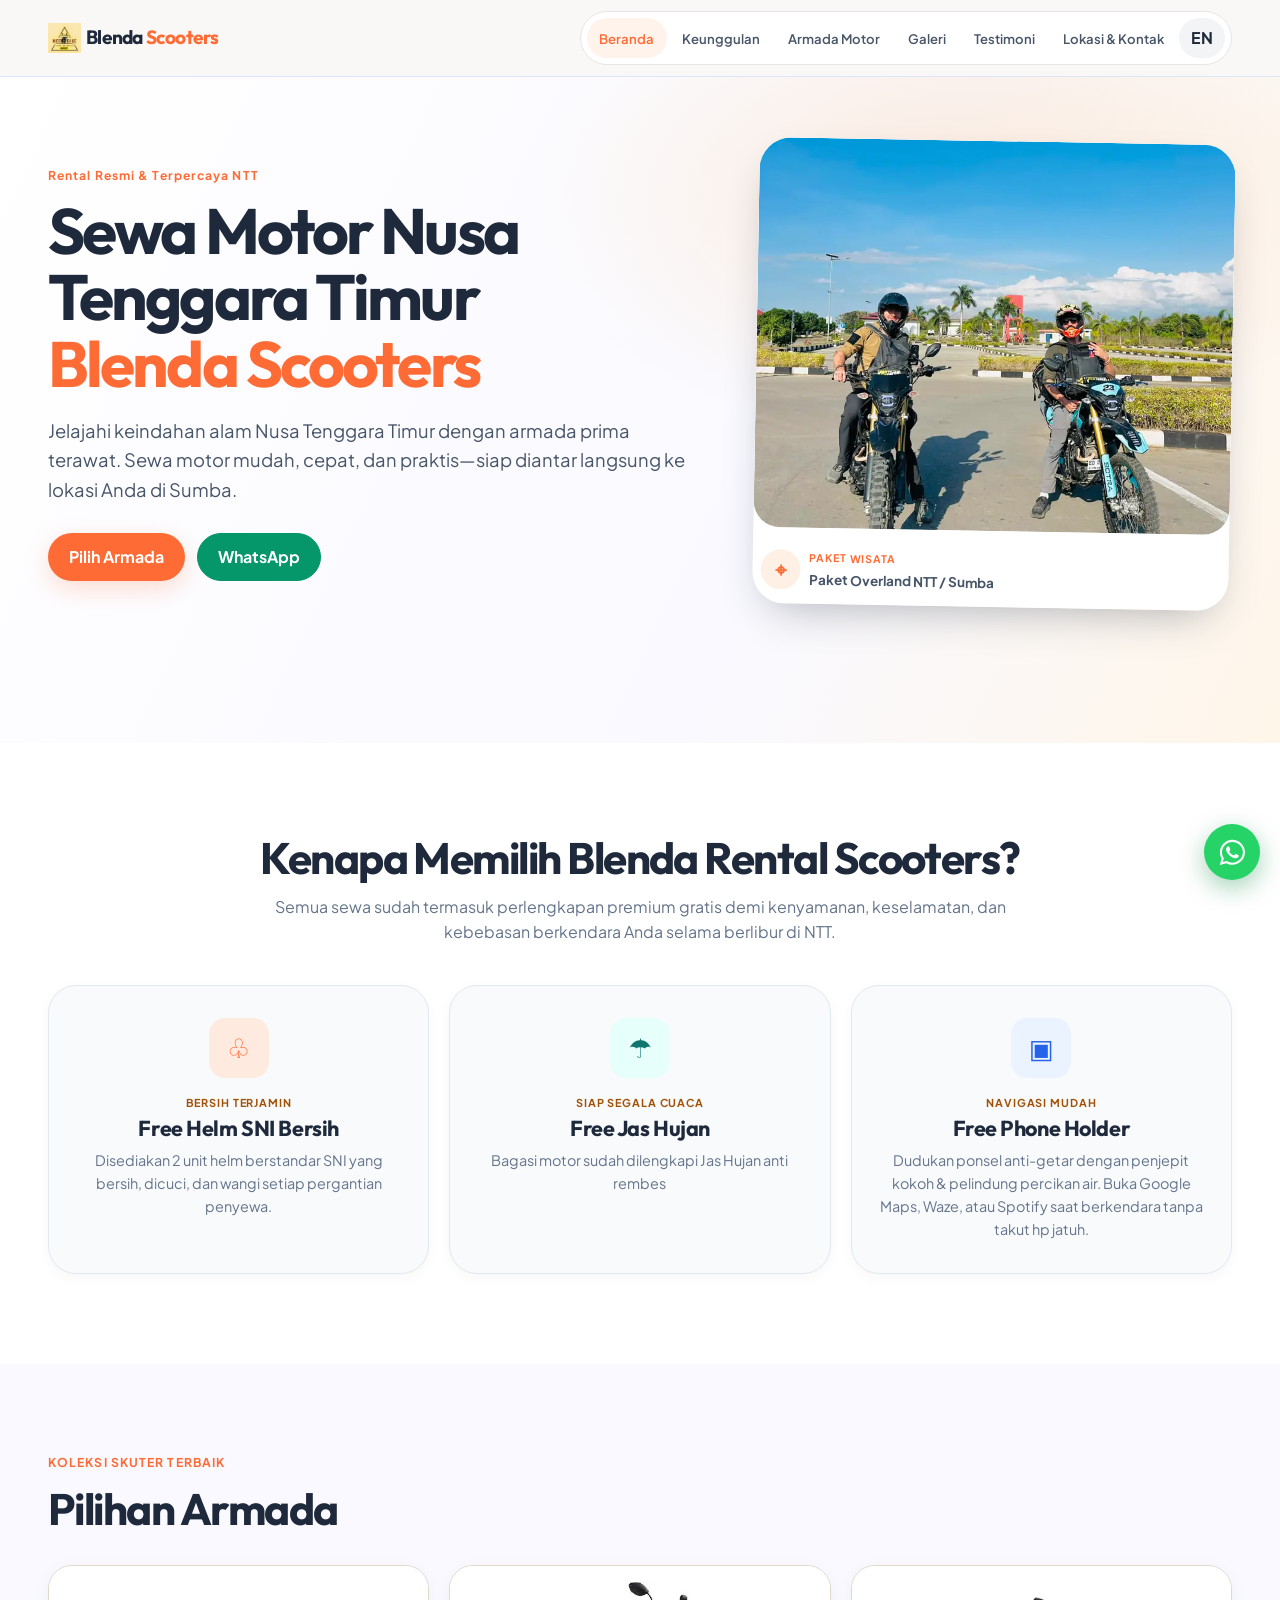
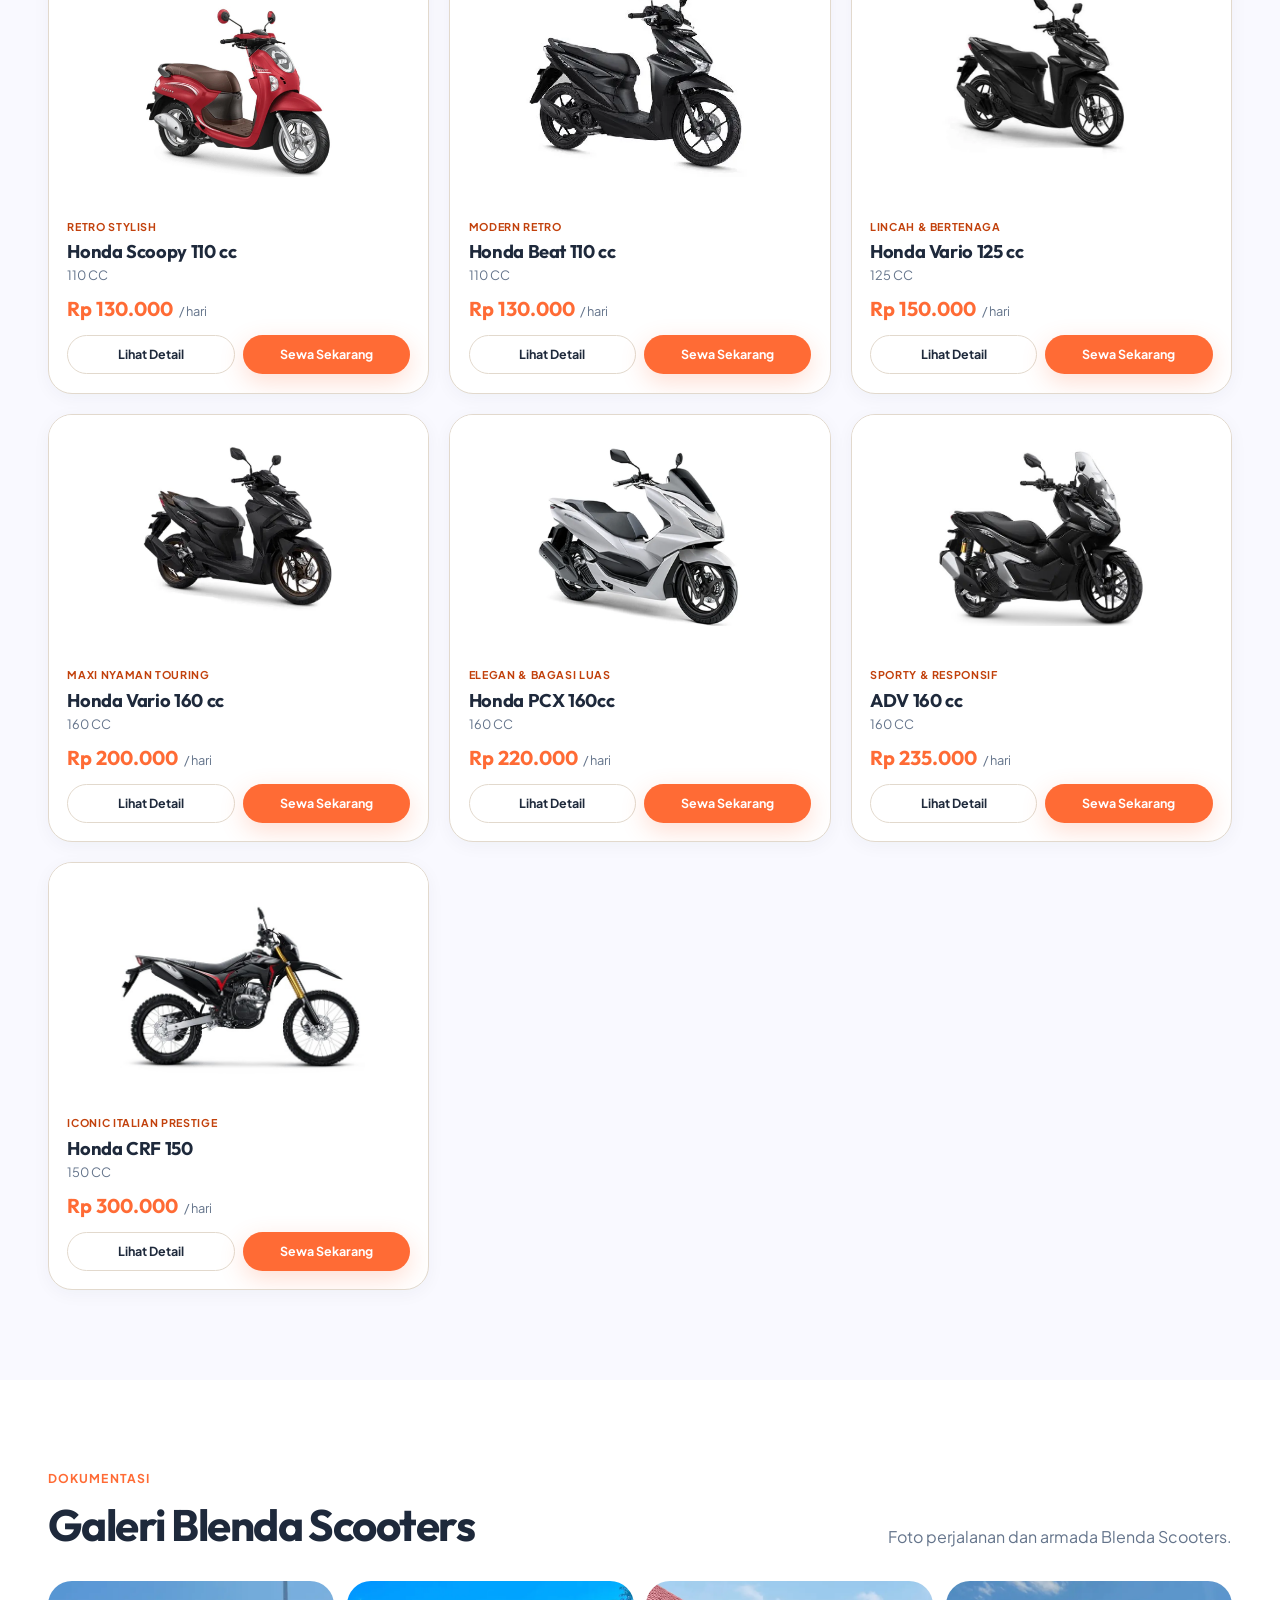
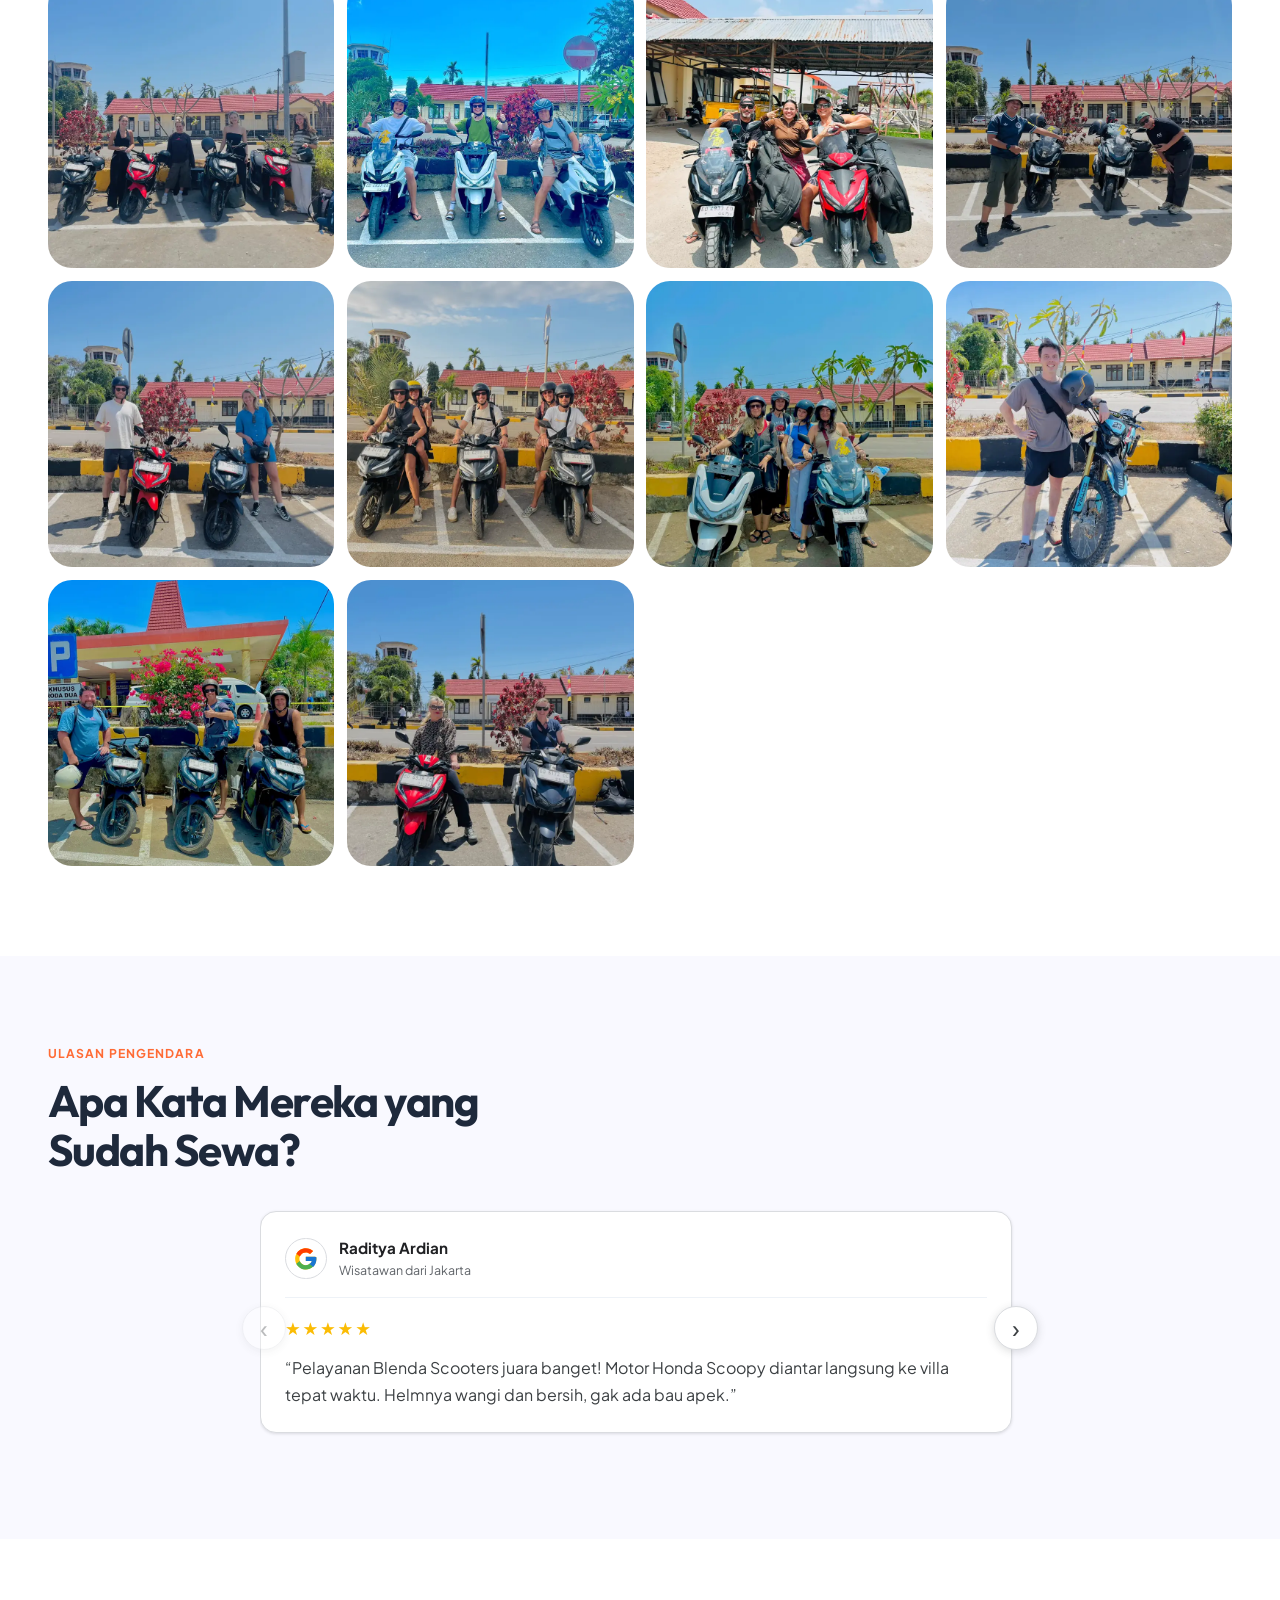
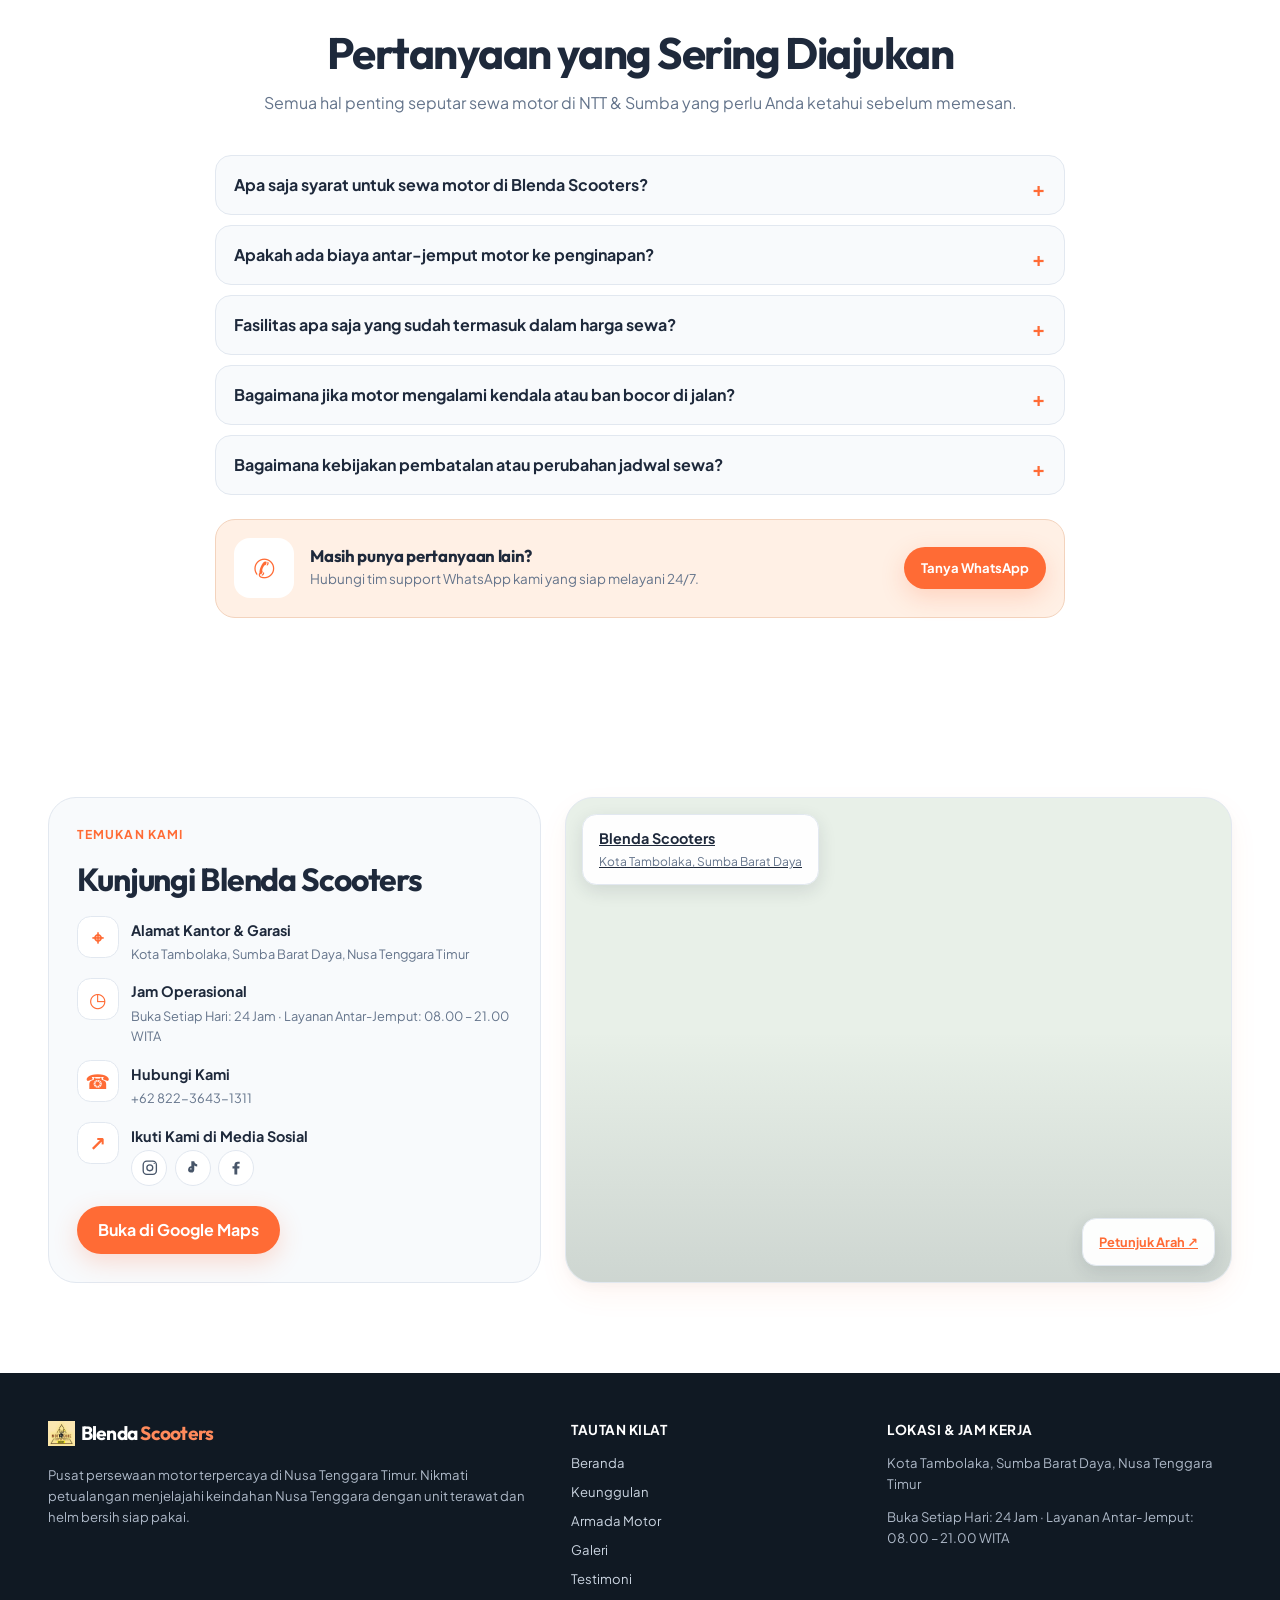
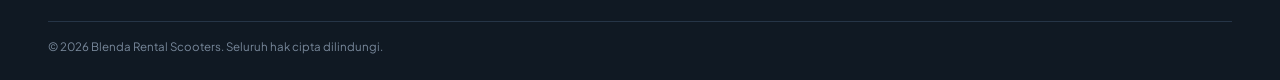
==== commit d8b9013a: "hapus kategori armana" ====
--- a/index.html
+++ b/index.html
@@ -269,52 +269,13 @@
         </div>
       </section>
 
-      <!-- Armada dirender dari assets/js/site-data.js; filter kategori ada pada tombol data-filter. -->
+      <!-- Armada dirender dari assets/js/site-data.js. -->
       <section class="section fleet-section" id="fleet" aria-labelledby="fleet-title">
         <div class="wrap">
           <div class="section-heading">
             <div>
               <p class="eyebrow" data-i18n="fleetEyebrow">KOLEKSI SKUTER TERBAIK</p>
               <h2 id="fleet-title" data-i18n="fleetTitle">Pilihan Armada</h2>
-            </div>
-
-            <div class="filter-group" role="group" aria-label="Filter motor" data-i18n-label="filterAria">
-              <button
-                class="filter-button is-active"
-                type="button"
-                data-filter="all"
-                aria-pressed="true"
-                data-i18n="filterAll"
-              >
-                Semua
-              </button>
-              <button
-                class="filter-button"
-                type="button"
-                data-filter="matic"
-                aria-pressed="false"
-                data-i18n="filterMatic"
-              >
-                Matic
-              </button>
-              <button
-                class="filter-button"
-                type="button"
-                data-filter="maxi"
-                aria-pressed="false"
-                data-i18n="filterMaxi"
-              >
-                Maxi
-              </button>
-              <button
-                class="filter-button"
-                type="button"
-                data-filter="retro"
-                aria-pressed="false"
-                data-i18n="filterRetro"
-              >
-                Retro
-              </button>
             </div>
           </div>
 
--- a/assets/css/site.css
+++ b/assets/css/site.css
@@ -424,33 +424,6 @@
   margin: 0.85rem 0 0;
   color: var(--muted);
 }
-.filter-group {
-  display: flex;
-  flex-wrap: wrap;
-  gap: 0.4rem;
-  padding: 0.3rem;
-  border: 1px solid var(--line);
-  border-radius: var(--pill);
-  background: var(--surface-card);
-}
-.filter-button {
-  min-height: 40px;
-  padding: 0.45rem 0.9rem;
-  border: 0;
-  border-radius: var(--pill);
-  background: transparent;
-  color: var(--ink-soft);
-  font-size: 0.84rem;
-  font-weight: 700;
-  cursor: pointer;
-}
-.filter-button:hover {
-  color: var(--primary);
-}
-.filter-button.is-active {
-  background: var(--secondary);
-  color: #fff;
-}
 .fleet-grid {
   display: grid;
   grid-template-columns: repeat(4, minmax(0, 1fr));
@@ -1080,13 +1053,6 @@
     flex-direction: column;
     gap: 1rem;
     margin-bottom: 1.35rem;
-  }
-  .filter-group {
-    max-width: 100%;
-    overflow-x: auto;
-  }
-  .filter-button {
-    white-space: nowrap;
   }
   .fleet-grid {
     grid-template-columns: repeat(2, minmax(0, 1fr));
@@ -1532,16 +1498,6 @@
   padding: 0.5rem 0.6rem;
   font-size: 0.78rem;
 }
-.filter-group {
-  padding: 0.25rem;
-  border: 1px solid #e2e8f0;
-  background: #fff;
-}
-.filter-button.is-active {
-  border-color: var(--primary);
-  background: var(--primary);
-  color: #fff;
-}
 .gallery-grid {
   grid-template-columns: repeat(4, minmax(0, 1fr));
 }
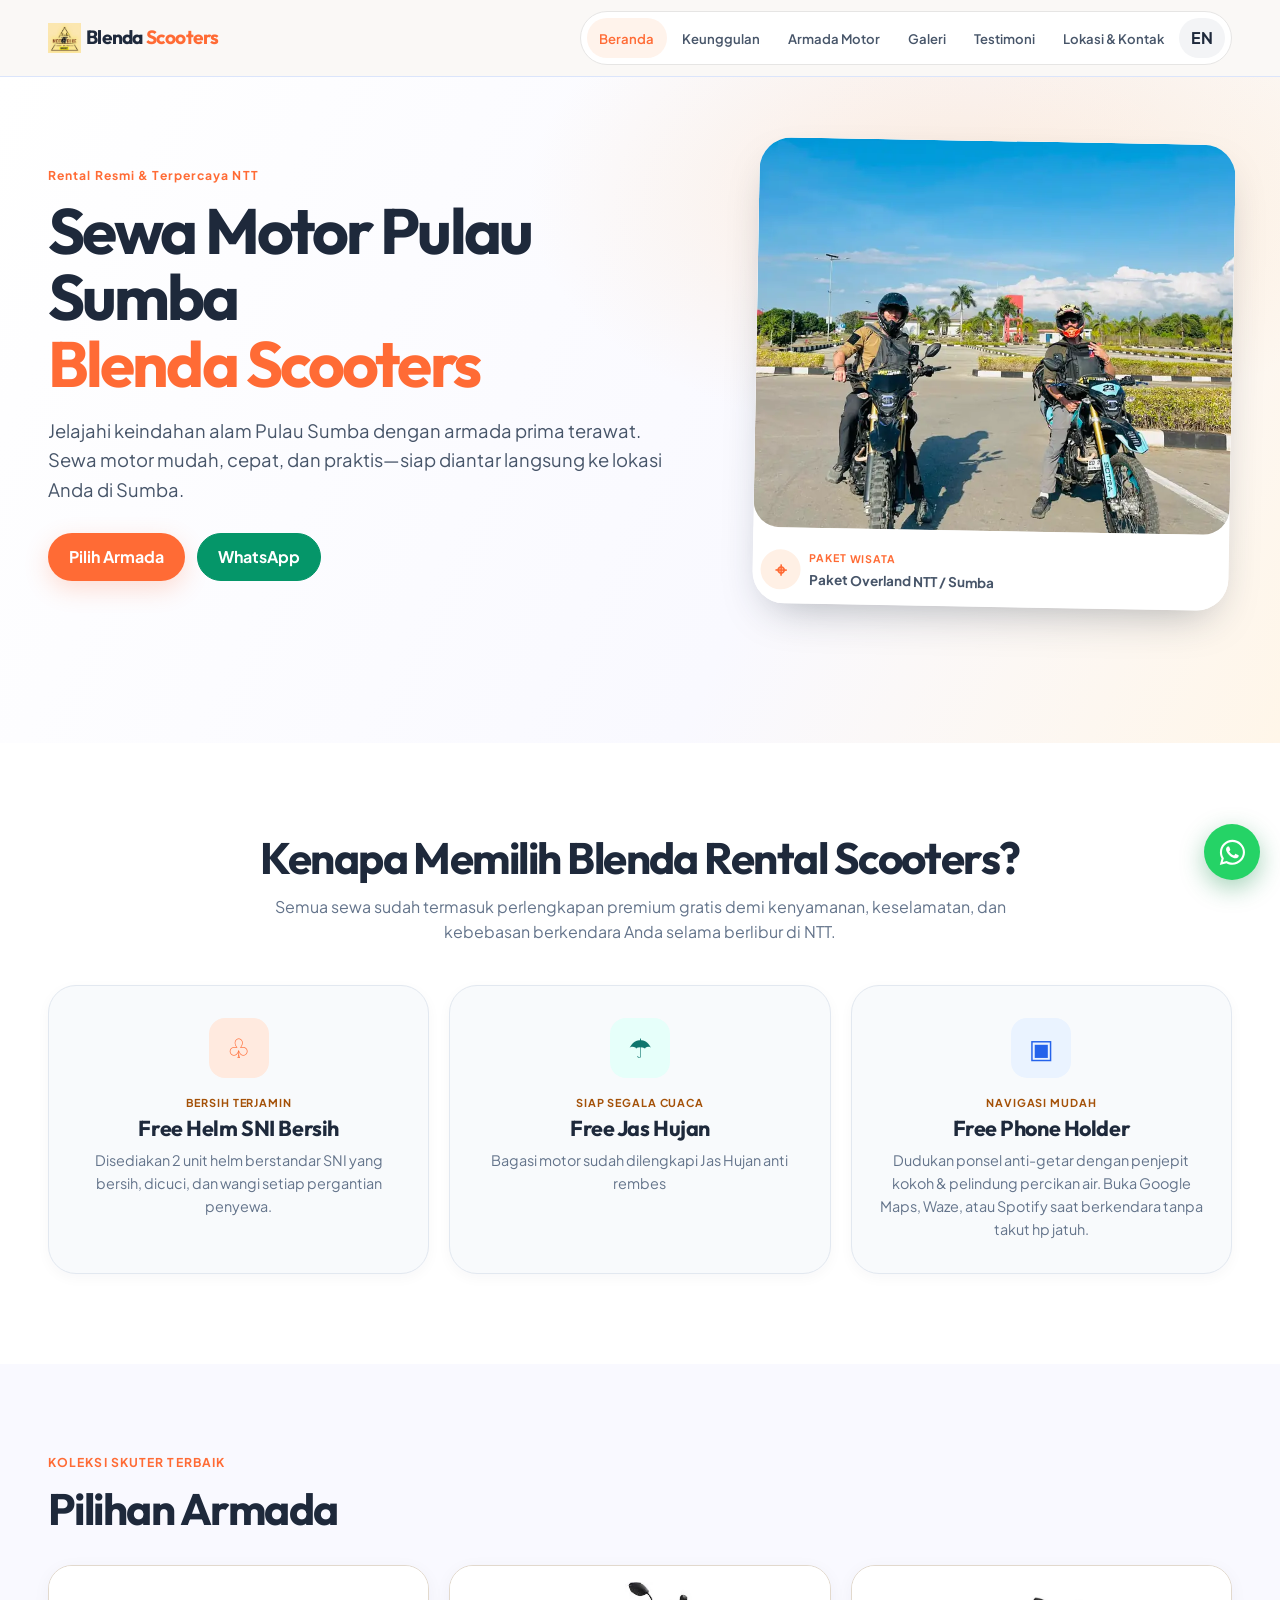
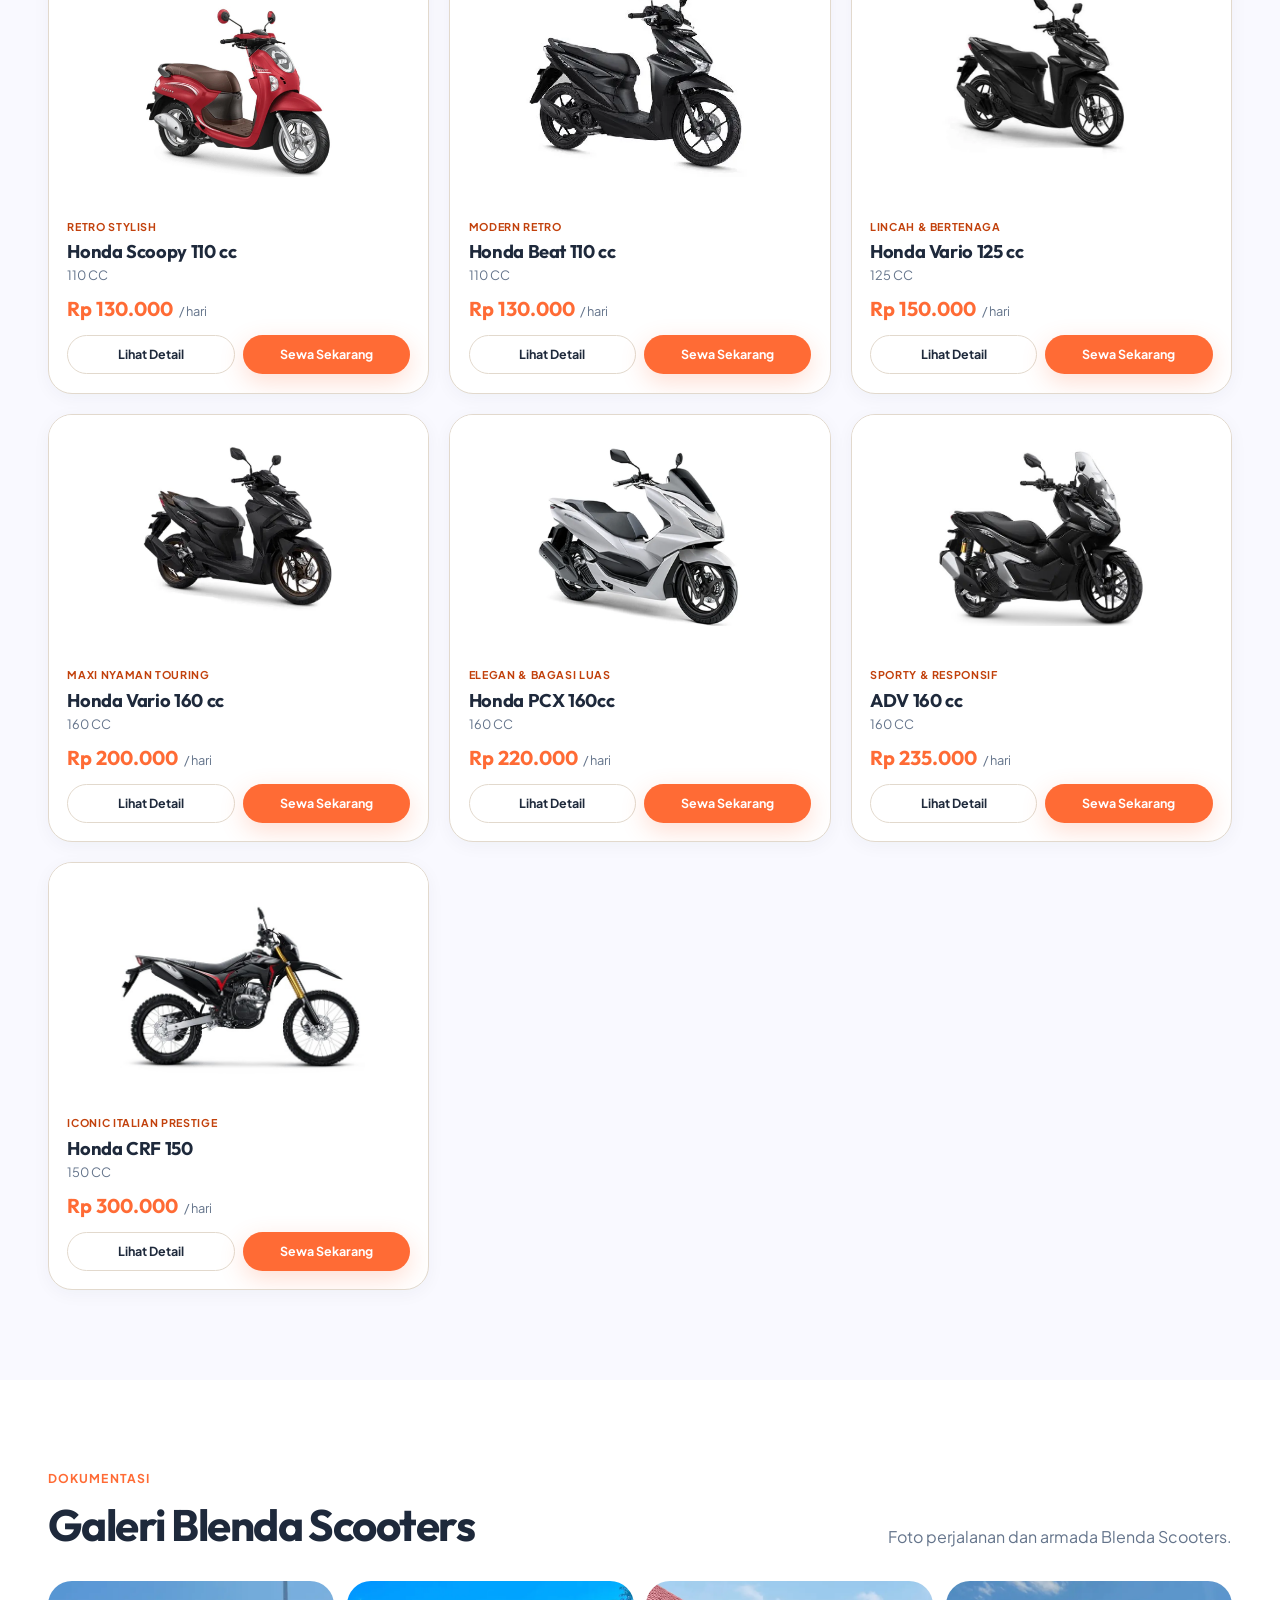
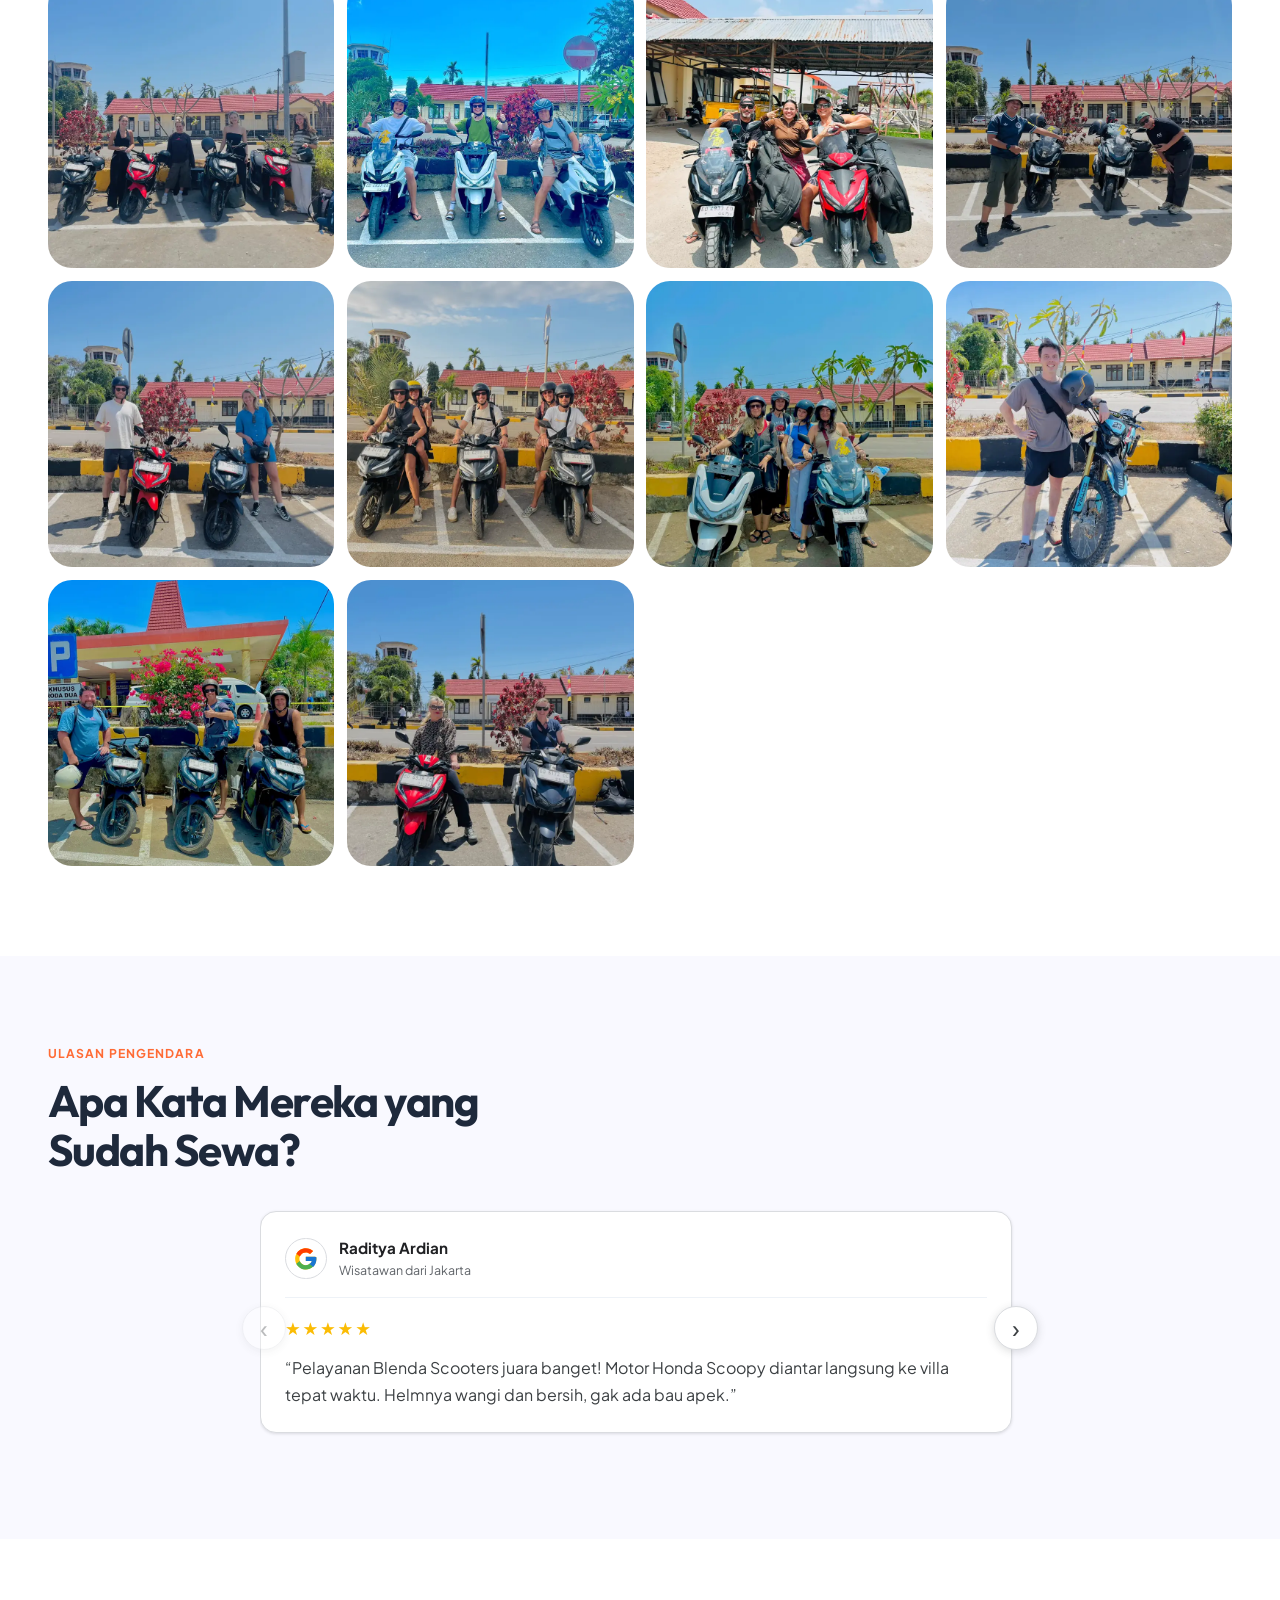
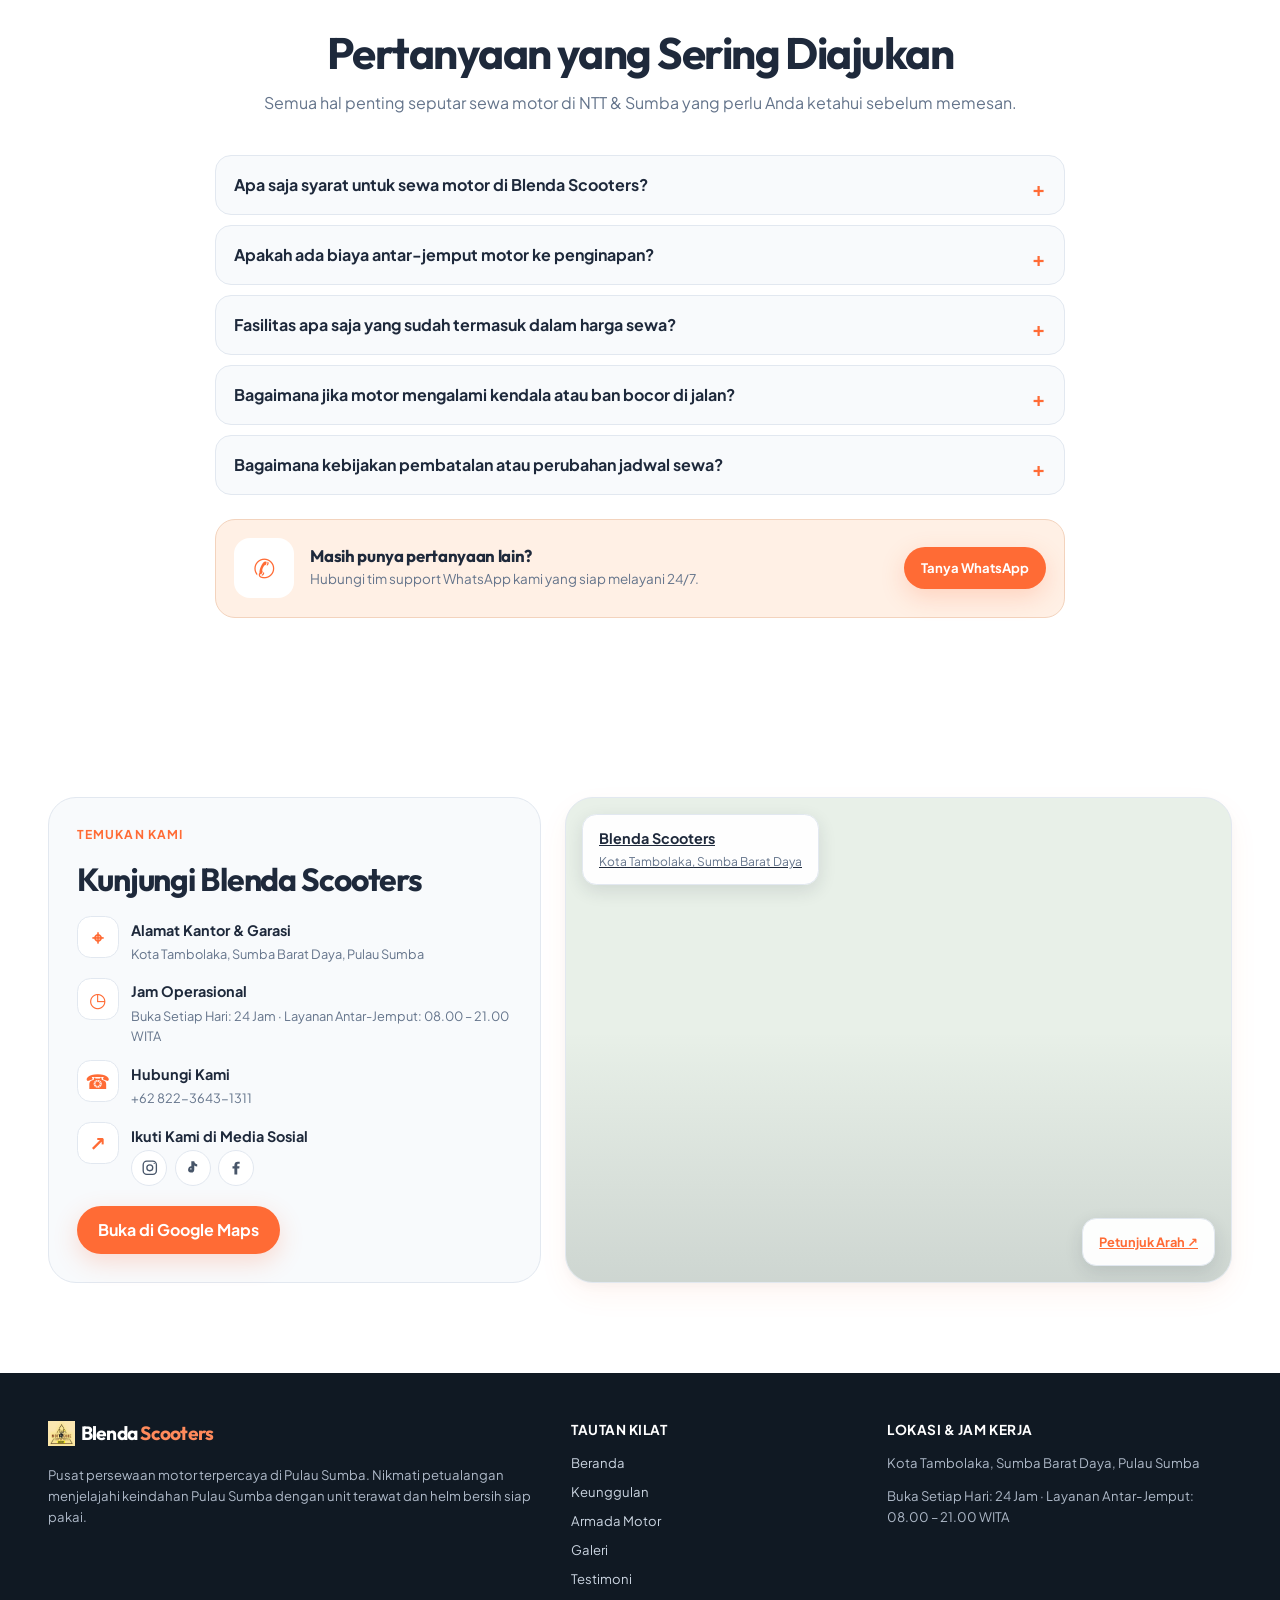
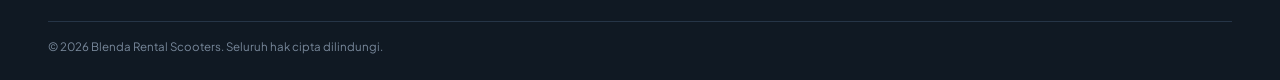
==== commit 8e73e698: "NTT diganti pulau sumba" ====
--- a/index.html
+++ b/index.html
@@ -53,7 +53,7 @@
         "@id": "#blenda-scooters",
         "name": "Blenda Scooters",
         "url": "https://blendarentalscooter.my.id/",
-        "description": "Rental motor resmi di Tambolaka, Sumba Barat Daya, Nusa Tenggara Timur. Menyediakan sewa motor harian, mingguan, dan bulanan dengan helm SNI, jas hujan, serta antar-jemput gratis.",
+        "description": "Rental motor resmi di Tambolaka, Sumba Barat Daya, Pulau Sumba. Menyediakan sewa motor harian, mingguan, dan bulanan dengan helm SNI, jas hujan, serta antar-jemput gratis.",
         "image": "https://blendarentalscooter.my.id/assets/images/galeri/gallery-11.webp",
         "telephone": "+6282236431311",
         "sameAs": [
@@ -68,7 +68,7 @@
           "@type": "PostalAddress",
           "streetAddress": "Kota Tambolaka",
           "addressLocality": "Tambolaka",
-          "addressRegion": "Sumba Barat Daya, Nusa Tenggara Timur",
+          "addressRegion": "Sumba Barat Daya, Pulau Sumba",
           "addressCountry": "ID"
         },
         "geo": {
@@ -81,7 +81,7 @@
           { "@type": "Place", "name": "Tambolaka" },
           { "@type": "Place", "name": "Sumba Barat Daya" },
           { "@type": "Place", "name": "Sumba" },
-          { "@type": "Place", "name": "Nusa Tenggara Timur" }
+          { "@type": "Place", "name": "Pulau Sumba" }
         ],
         "openingHoursSpecification": {
           "@type": "OpeningHoursSpecification",
@@ -189,11 +189,11 @@
         <div class="hero-copy">
           <p class="eyebrow"><span data-i18n="heroEyebrow">Rental Resmi & Terpercaya NTT</span></p>
           <h1>
-            <span data-i18n="heroTitle">Sewa Motor Nusa Tenggara Timur</span>
+            <span data-i18n="heroTitle">Sewa Motor Pulau Sumba</span>
             <span class="hero-brand-line" data-i18n="heroBrand">Blenda Scooters</span>
           </h1>
           <p class="hero-lede" data-i18n="heroLead">
-            Jelajahi keindahan alam Nusa Tenggara Timur dengan armada prima terawat. Sewa motor mudah, cepat, dan
+            Jelajahi keindahan alam Pulau Sumba dengan armada prima terawat. Sewa motor mudah, cepat, dan
             praktis—siap diantar langsung ke lokasi Anda di Sumba.
           </p>
           <div class="hero-actions">
@@ -483,7 +483,7 @@
               <b aria-hidden="true">⌖</b>
               <span>
                 <strong data-i18n="addressLabel">Alamat Kantor & Garasi</strong>
-                <small data-i18n="addressText">Kota Tambolaka, Sumba Barat Daya, Nusa Tenggara Timur</small>
+                <small data-i18n="addressText">Kota Tambolaka, Sumba Barat Daya, Pulau Sumba</small>
               </span>
             </div>
 
@@ -605,8 +605,7 @@
             </span>
           </a>
           <p data-i18n="footerDescription">
-            Pusat persewaan motor terpercaya di Nusa Tenggara Timur. Nikmati petualangan menjelajahi keindahan Nusa
-            Tenggara dengan unit terawat dan helm bersih siap pakai.
+            Pusat persewaan motor terpercaya di Pulau Sumba. Nikmati petualangan menjelajahi keindahan Pulau Sumba dengan unit terawat dan helm bersih siap pakai.
           </p>
         </div>
         <div>
@@ -621,7 +620,7 @@
         </div>
         <div>
           <h2 data-i18n="footerLocationTitle">Lokasi & Jam Kerja</h2>
-          <p data-i18n="addressText">Kota Tambolaka, Sumba Barat Daya, Nusa Tenggara Timur</p>
+          <p data-i18n="addressText">Kota Tambolaka, Sumba Barat Daya, Pulau Sumba</p>
           <p data-i18n="hoursText">Buka Setiap Hari: 24 Jam · Layanan Antar-Jemput: 08.00 – 21.00 WITA</p>
         </div>
         <small class="footer-copyright">
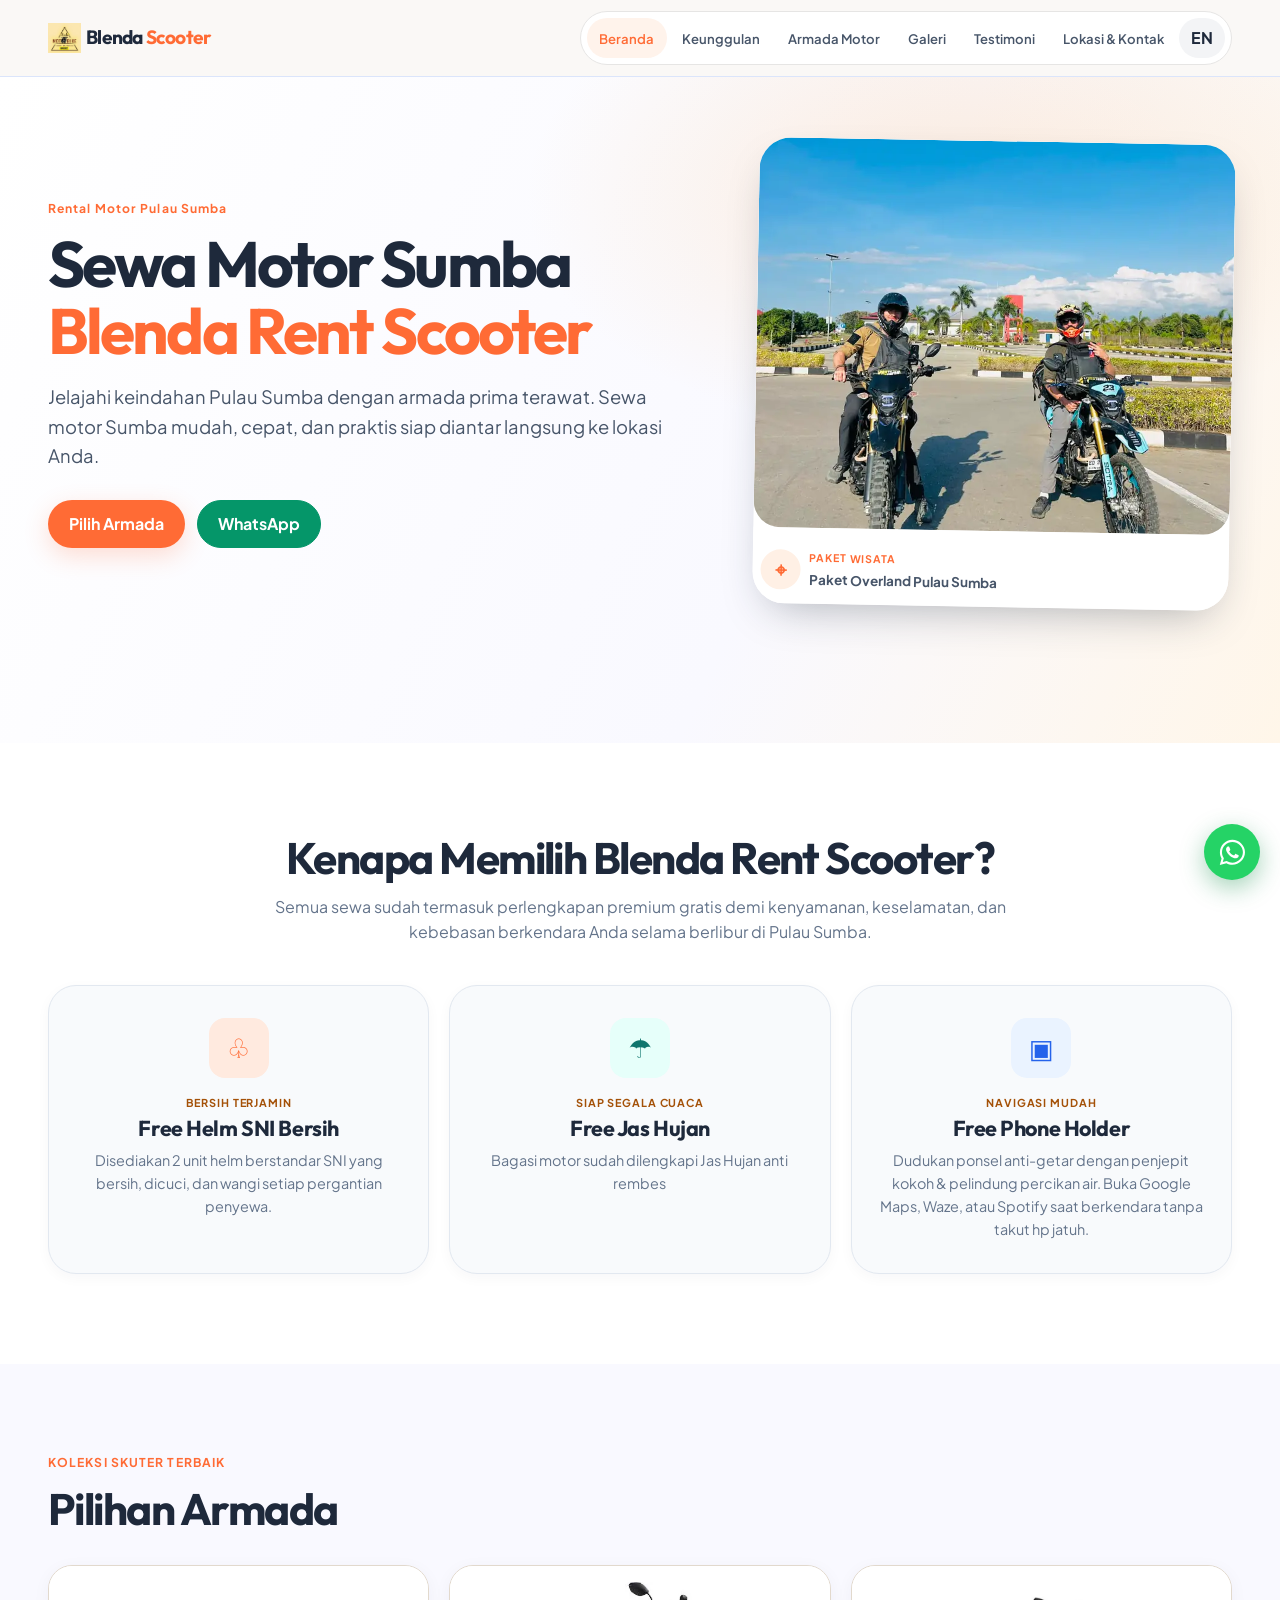
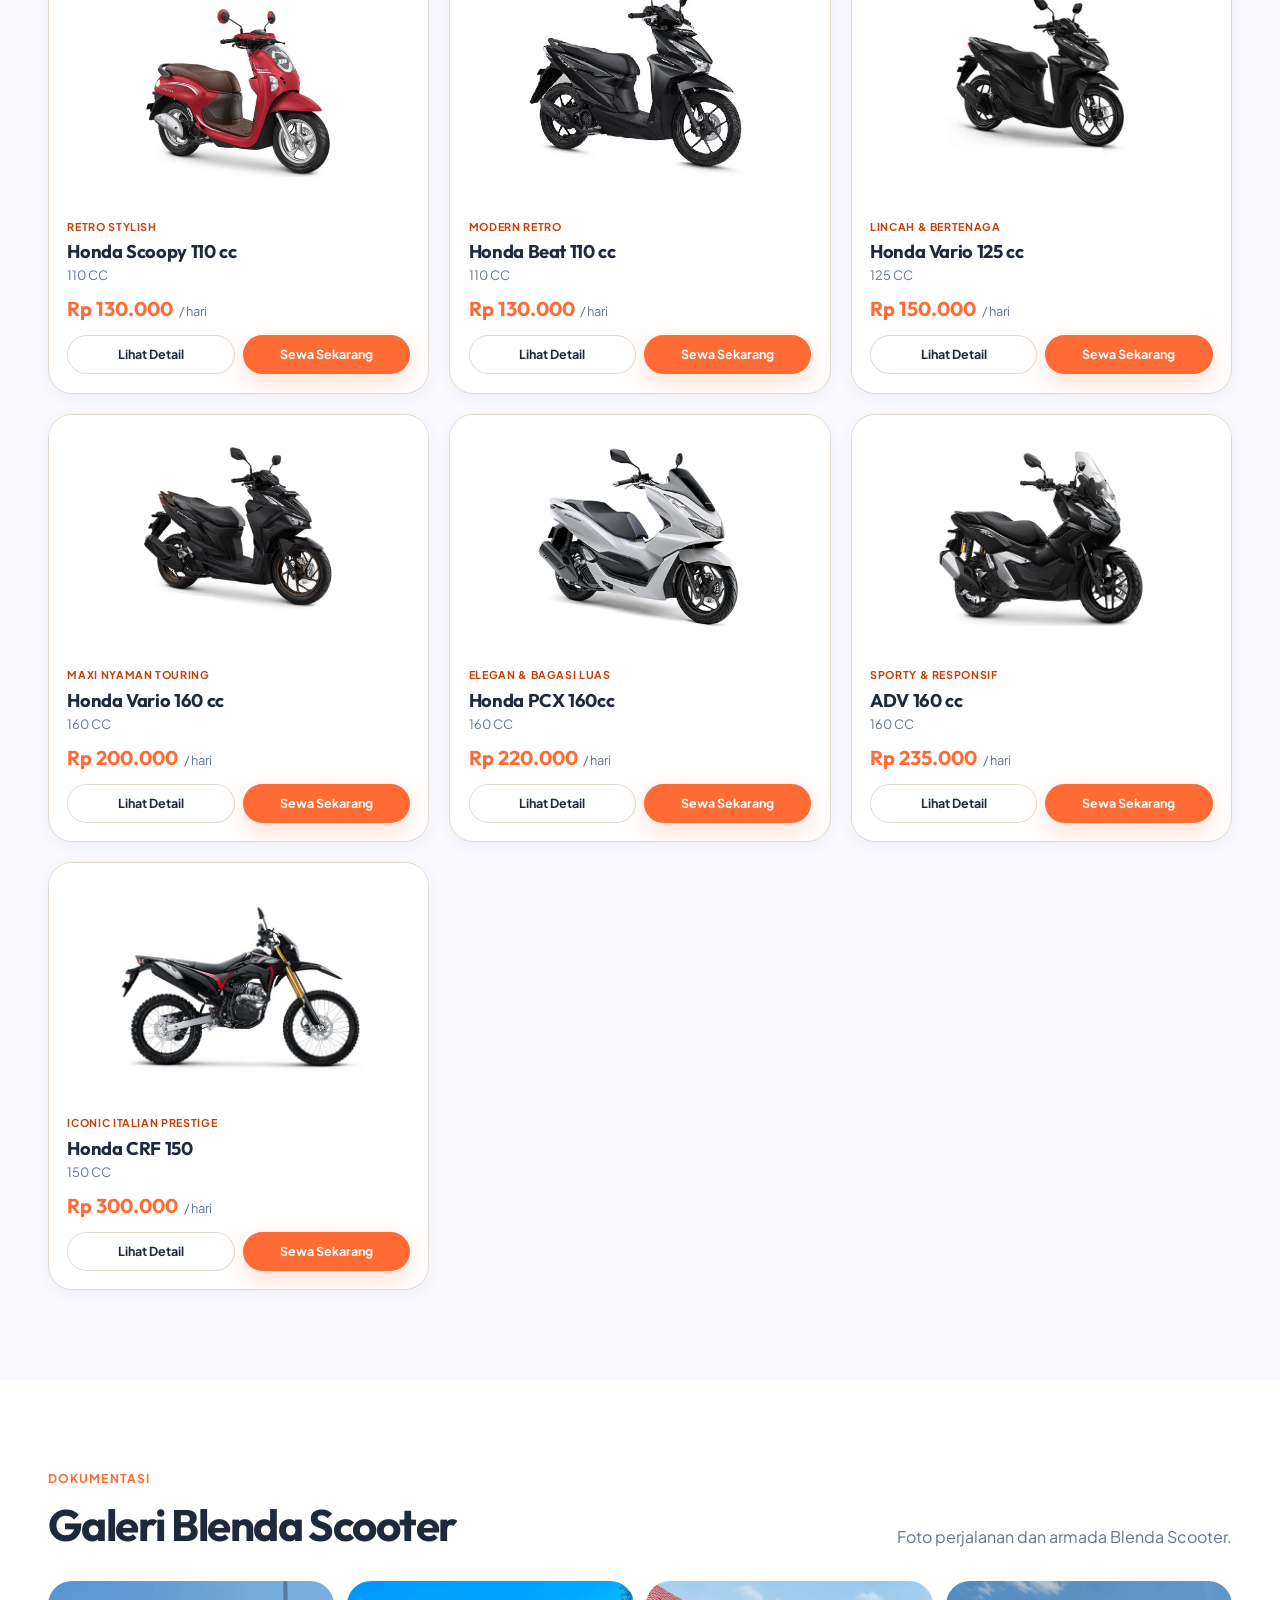
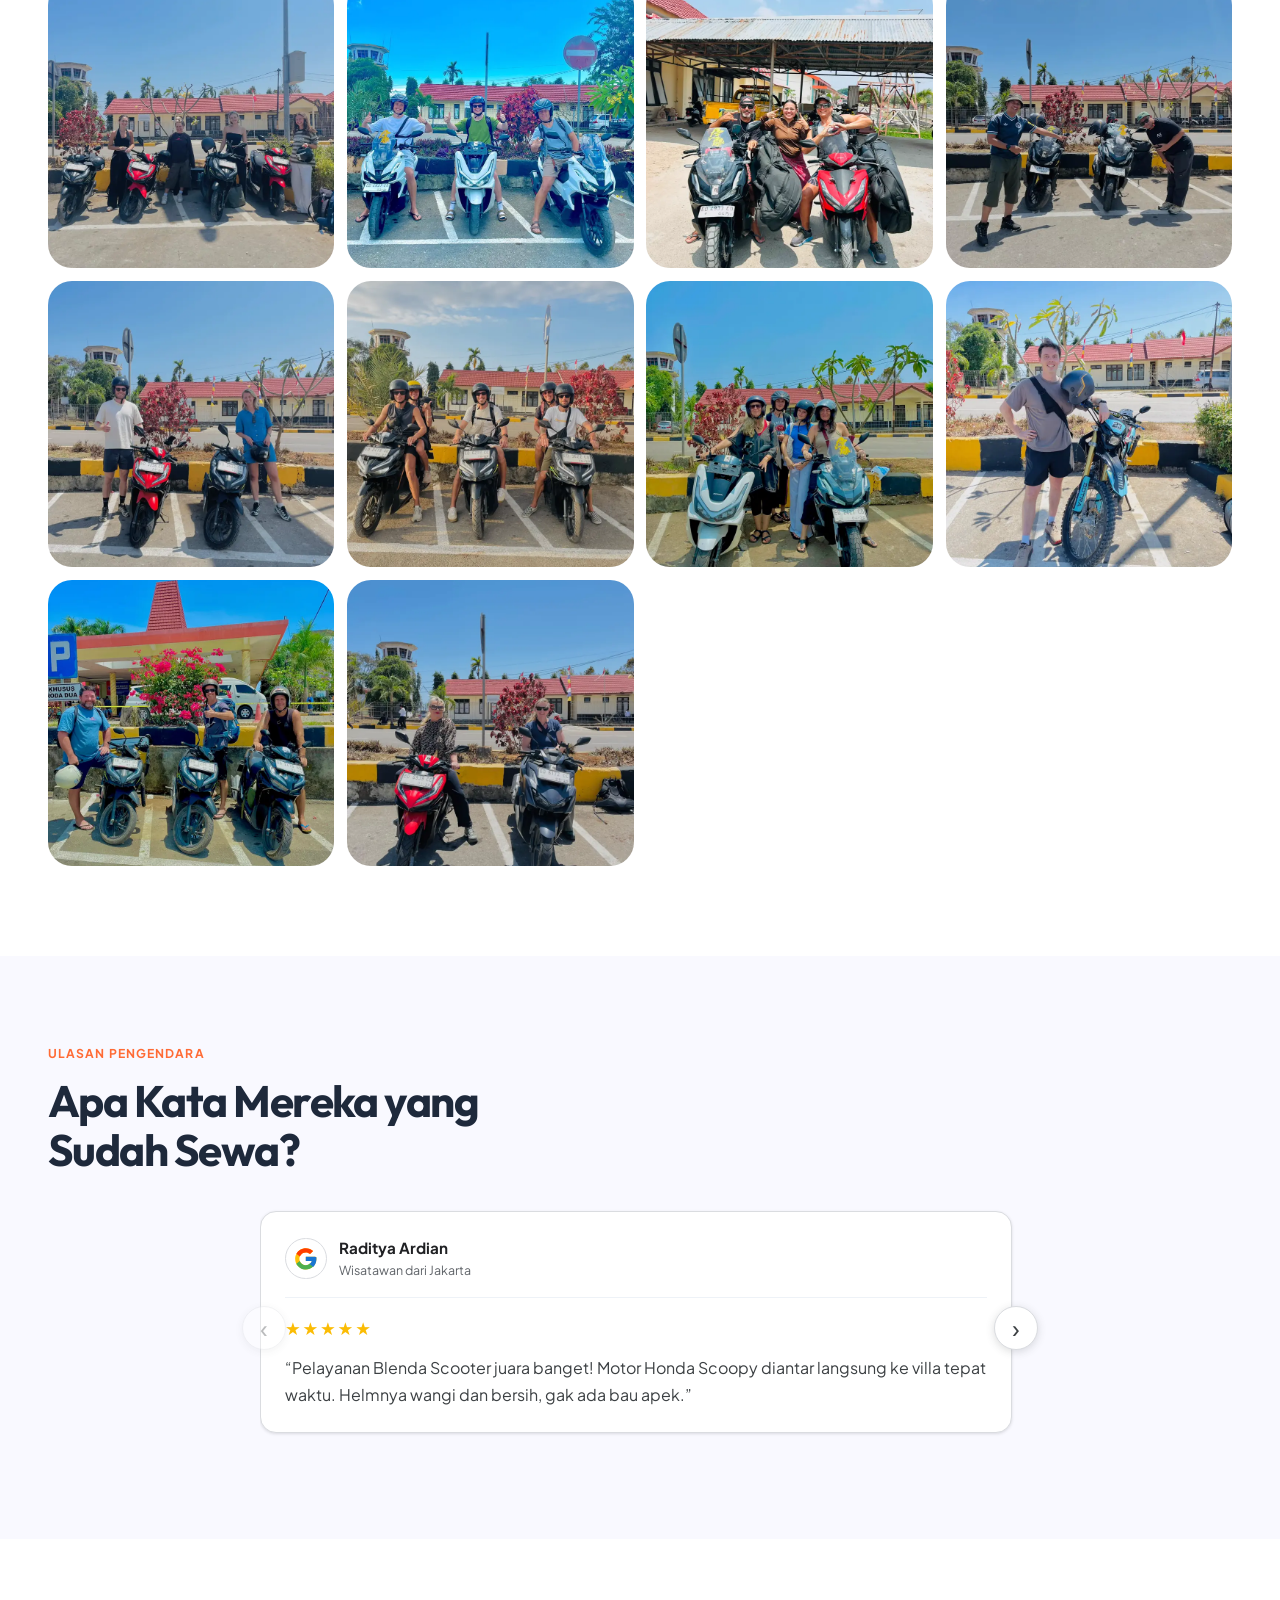
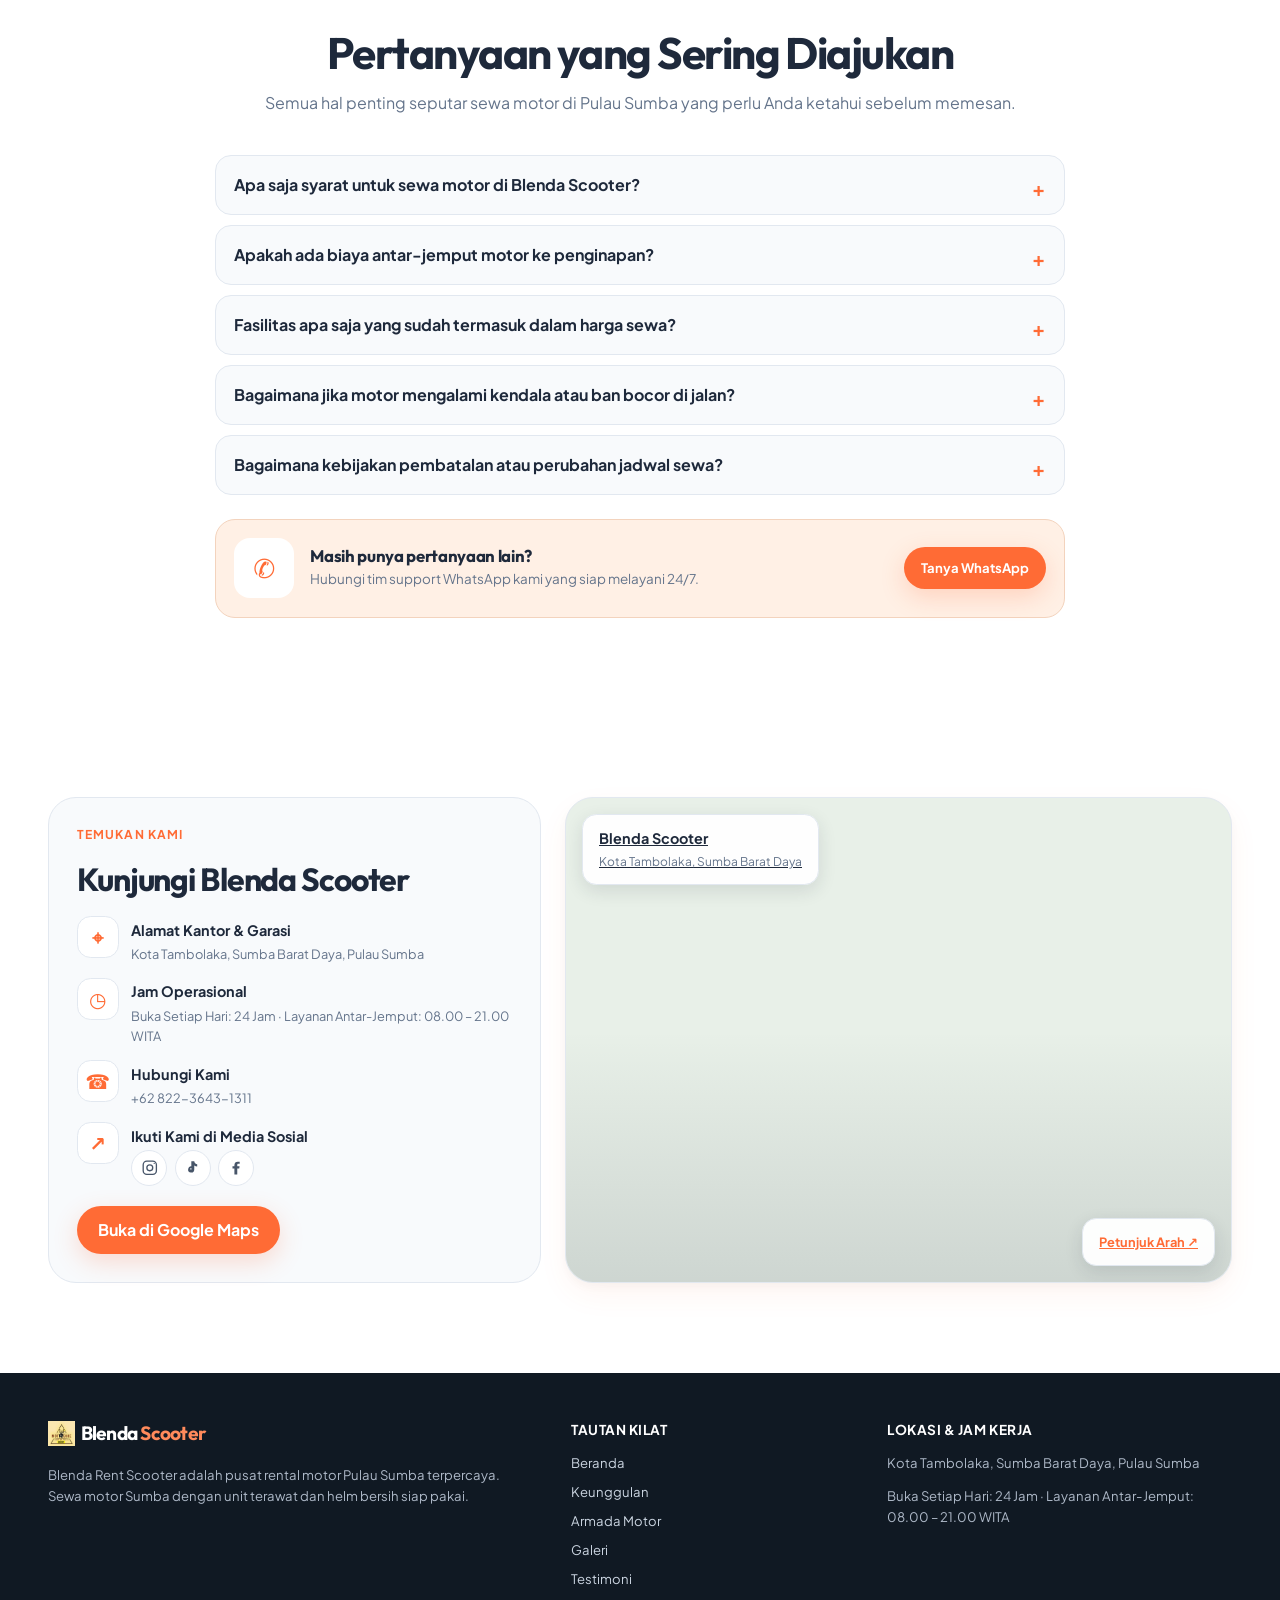
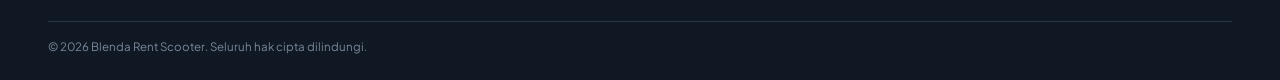
==== commit e0a3eca4: "Revisi lokasi jadi pulau sumba" ====
--- a/index.html
+++ b/index.html
@@ -6,39 +6,39 @@
     <meta name="theme-color" content="#f9f9ff" />
     <meta
       name="description"
-      content="Rental motor resmi di Tambolaka, Sumba Barat Daya. Sewa Scoopy, Vario, PCX, ADV, CRF dengan helm SNI, jas hujan, dan antar-jemput gratis. Booking via WhatsApp."
+      content="Rental motor Pulau Sumba resmi dari Blenda Rent Scooter di Tambolaka. Sewa motor Sumba harian/mingguan dengan helm SNI, jas hujan, dan antar-jemput gratis."
     />
     <meta
       name="keywords"
-      content="blenda scooter, blenda rental scooter, sewa motor sumba, rental motor tambolaka, sewa motor NTT"
+      content="Rental Motor Pulau Sumba, Blenda Rent Scooter, Sewa Motor Sumba"
     />
     <meta name="robots" content="index, follow, max-image-preview:large, max-snippet:-1" />
     <meta name="geo.region" content="ID-NT" />
     <meta name="geo.placename" content="Tambolaka, Sumba Barat Daya" />
     <meta name="geo.position" content="-9.412683;119.247566" />
     <meta name="ICBM" content="-9.412683, 119.247566" />
-    <title>Sewa Motor Sumba &amp; NTT | Blenda Scooters Tambolaka</title>
+    <title>Rental Motor Pulau Sumba | Blenda Rent Scooter</title>
     <link rel="canonical" href="https://blendarentalscooter.my.id/" />
     <link rel="preload" href="assets/images/galeri/gallery-11.webp" as="image" fetchpriority="high" />
     <meta property="og:type" content="website" />
-    <meta property="og:site_name" content="Blenda Scooters" />
+    <meta property="og:site_name" content="Blenda Rent Scooter" />
     <meta property="og:url" content="https://blendarentalscooter.my.id/" />
-    <meta property="og:title" content="Sewa Motor Sumba &amp; NTT | Blenda Scooters Tambolaka" />
+    <meta property="og:title" content="Rental Motor Pulau Sumba | Blenda Rent Scooter" />
     <meta
       property="og:description"
-      content="Rental motor resmi di Tambolaka, Sumba Barat Daya. Sewa Scoopy, Vario, PCX, ADV, CRF dengan helm SNI, jas hujan, dan antar-jemput gratis."
+      content="Rental motor Pulau Sumba resmi dari Blenda Rent Scooter di Tambolaka. Sewa motor Sumba harian/mingguan dengan helm SNI, jas hujan, dan antar-jemput gratis."
     />
     <meta property="og:image" content="https://blendarentalscooter.my.id/assets/images/galeri/gallery-11.webp" />
     <meta property="og:image:width" content="780" />
     <meta property="og:image:height" content="1040" />
-    <meta property="og:image:alt" content="Rental motor dan perjalanan di Sumba bersama Blenda Scooters" />
+    <meta property="og:image:alt" content="Rental motor Pulau Sumba bersama Blenda Rent Scooter" />
     <meta property="og:locale" content="id_ID" />
     <meta property="og:locale:alternate" content="en_US" />
     <meta name="twitter:card" content="summary_large_image" />
-    <meta name="twitter:title" content="Sewa Motor Sumba &amp; NTT | Blenda Scooters Tambolaka" />
+    <meta name="twitter:title" content="Rental Motor Pulau Sumba | Blenda Rent Scooter" />
     <meta
       name="twitter:description"
-      content="Rental motor resmi di Tambolaka, Sumba Barat Daya. Helm SNI, jas hujan, dan antar-jemput gratis."
+      content="Rental motor Pulau Sumba resmi dari Blenda Rent Scooter di Tambolaka. Sewa motor Sumba dengan helm SNI, jas hujan, dan antar-jemput gratis."
     />
     <meta name="twitter:image" content="https://blendarentalscooter.my.id/assets/images/galeri/gallery-11.webp" />
     <link rel="preload" href="assets/fonts/outfit-latin.woff2" as="font" type="font/woff2" crossorigin />
@@ -50,10 +50,11 @@
       {
         "@context": "https://schema.org",
         "@type": ["AutoRental", "LocalBusiness"],
-        "@id": "#blenda-scooters",
-        "name": "Blenda Scooters",
+        "@id": "#blenda-scooter",
+        "name": "Blenda Rent Scooter",
+        "alternateName": "Blenda Scooter",
         "url": "https://blendarentalscooter.my.id/",
-        "description": "Rental motor resmi di Tambolaka, Sumba Barat Daya, Pulau Sumba. Menyediakan sewa motor harian, mingguan, dan bulanan dengan helm SNI, jas hujan, serta antar-jemput gratis.",
+        "description": "Rental motor Pulau Sumba resmi dari Blenda Rent Scooter di Tambolaka. Layanan sewa motor Sumba harian, mingguan, dan bulanan dengan helm SNI, jas hujan, serta antar-jemput gratis.",
         "image": "https://blendarentalscooter.my.id/assets/images/galeri/gallery-11.webp",
         "telephone": "+6282236431311",
         "sameAs": [
@@ -105,7 +106,7 @@
         "mainEntity": [
           {
             "@type": "Question",
-            "name": "Apa saja syarat untuk sewa motor di Blenda Scooters?",
+            "name": "Apa saja syarat untuk sewa motor di Blenda Scooter?",
             "acceptedAnswer": {
               "@type": "Answer",
               "text": "Cukup KTP asli atau paspor untuk WNA, SIM C aktif, dan bukti tiket penerbangan atau reservasi penginapan di Sumba. Tanpa jaminan uang tunai atau deposit rumit."
@@ -154,23 +155,26 @@
     <header class="site-header">
       <div class="header-inner">
         <a class="wordmark" href="index.html">
-          <img src="assets/images/logo.png" alt="Blenda Scooters" class="logo" />
+          <img src="assets/images/logo.png" alt="Blenda Rent Scooter" class="logo" />
           <span>
             Blenda
-            <span class="wordmark-accent">Scooters</span>
+            <span class="wordmark-accent">Scooter</span>
           </span>
         </a>
-        <button
-          class="menu-toggle"
-          id="menu-toggle"
-          type="button"
-          aria-expanded="false"
-          aria-controls="primary-nav"
-          data-i18n-aria="openMenu"
-        >
-          <span class="menu-lines" aria-hidden="true"></span>
-          <span class="visually-hidden" data-i18n="menu">Menu</span>
-        </button>
+        <div class="header-actions">
+          <button class="language-toggle language-toggle-mobile" type="button" data-language-toggle aria-label="Switch language">EN</button>
+          <button
+            class="menu-toggle"
+            id="menu-toggle"
+            type="button"
+            aria-expanded="false"
+            aria-controls="primary-nav"
+            data-i18n-aria="openMenu"
+          >
+            <span class="menu-lines" aria-hidden="true"></span>
+            <span class="visually-hidden" data-i18n="menu">Menu</span>
+          </button>
+        </div>
         <nav class="primary-nav" id="primary-nav" aria-label="Navigasi utama" data-i18n-label="primaryNav">
           <a class="nav-link is-current" href="index.html" data-i18n="navHome">Beranda</a>
           <a class="nav-link" href="#keunggulan" data-i18n="navAdvantages">Keunggulan</a>
@@ -178,7 +182,7 @@
           <a class="nav-link" href="#gallery" data-i18n="navGallery">Galeri</a>
           <a class="nav-link" href="#testimonials" data-i18n="navTestimonials">Testimoni</a>
           <a class="nav-link" href="#location" data-i18n="navLocation">Lokasi & Kontak</a>
-          <button class="language-toggle" id="language-toggle" type="button" aria-label="Switch language">EN</button>
+          <button class="language-toggle" type="button" data-language-toggle aria-label="Switch language">EN</button>
         </nav>
       </div>
     </header>
@@ -187,20 +191,20 @@
       <!-- HERO: ubah headline, ajakan, dan foto utama pada section ini. -->
       <section class="hero wrap stitch-hero">
         <div class="hero-copy">
-          <p class="eyebrow"><span data-i18n="heroEyebrow">Rental Resmi & Terpercaya NTT</span></p>
+          <p class="eyebrow"><span data-i18n="heroEyebrow">Rental Motor Pulau Sumba</span></p>
           <h1>
-            <span data-i18n="heroTitle">Sewa Motor Pulau Sumba</span>
-            <span class="hero-brand-line" data-i18n="heroBrand">Blenda Scooters</span>
+            <span data-i18n="heroTitle">Sewa Motor Sumba</span>
+            <span class="hero-brand-line" data-i18n="heroBrand">Blenda Rent Scooter</span>
           </h1>
           <p class="hero-lede" data-i18n="heroLead">
-            Jelajahi keindahan alam Pulau Sumba dengan armada prima terawat. Sewa motor mudah, cepat, dan
-            praktis—siap diantar langsung ke lokasi Anda di Sumba.
+            Jelajahi keindahan Pulau Sumba dengan armada prima terawat. Sewa motor Sumba mudah, cepat, dan
+            praktis siap diantar langsung ke lokasi Anda.
           </p>
           <div class="hero-actions">
             <a class="button button-primary" href="#fleet" data-i18n="browseFleet">Armada</a>
             <a
               class="button button-secondary button-whatsapp"
-              href="https://wa.me/6282236431311?text=Halo%20Blenda%20Scooters%2C%20saya%20ingin%20tanya%20ketersediaan%20unit%20motor"
+              href="https://wa.me/6282236431311?text=Halo%20Blenda%20Scooter%2C%20saya%20ingin%20tanya%20ketersediaan%20unit%20motor"
               target="_blank"
               rel="noopener noreferrer"
               data-i18n="whatsapp"
@@ -214,7 +218,7 @@
             src="assets/images/galeri/gallery-11.webp"
             width="780"
             height="1040"
-            alt="Rental motor dan perjalanan di Sumba bersama Blenda Scooters"
+            alt="Rental motor Pulau Sumba bersama Blenda Rent Scooter"
             data-i18n-alt="heroPhotoAlt"
             fetchpriority="high"
           />
@@ -222,7 +226,7 @@
             <span class="trip-icon" aria-hidden="true">⌖</span>
             <span>
               <small data-i18n="tourPackage">Paket Wisata</small>
-              <strong data-i18n="tourName">Paket Overland NTT / Sumba</strong>
+              <strong data-i18n="tourName">Paket Overland Pulau Sumba</strong>
             </span>
           </figcaption>
         </figure>
@@ -233,10 +237,10 @@
       <section class="section perks-section" id="keunggulan" aria-labelledby="process-title">
         <div class="wrap">
           <div class="center-heading">
-            <h2 id="process-title" data-i18n="processTitle">Kenapa Memilih Blenda Rental Scooters?</h2>
+            <h2 id="process-title" data-i18n="processTitle">Kenapa Memilih Blenda Rent Scooter?</h2>
             <p data-i18n="perksLead">
               Semua sewa sudah termasuk perlengkapan premium gratis demi kenyamanan, keselamatan, dan kebebasan
-              berkendara Anda selama berlibur di NTT.
+              berkendara Anda selama berlibur di Pulau Sumba.
             </p>
           </div>
 
@@ -290,7 +294,7 @@
           <div class="section-heading gallery-heading">
             <div>
               <p class="eyebrow" data-i18n="galleryEyebrow">DOKUMENTASI</p>
-              <h2 id="gallery-title" data-i18n="galleryTitle">Galeri Blenda Scooters</h2>
+              <h2 id="gallery-title" data-i18n="galleryTitle">Galeri Blenda Scooter</h2>
             </div>
 
             <p class="section-description" data-i18n="galleryLead">Foto dari galeri lokal Blenda.</p>
@@ -335,7 +339,7 @@
               <article class="review-card">
                 <div class="stars" aria-label="5 stars">★★★★★</div>
                 <p data-i18n="reviewOne">
-                  “Pelayanan Blenda Scooters juara banget! Motor Honda Scoopy diantar langsung ke villa tepat waktu.
+                  “Pelayanan Blenda Scooter juara banget! Motor Honda Scoopy diantar langsung ke villa tepat waktu.
                   Helmnya wangi dan bersih, gak ada bau apek.”
                 </p>
                 <footer>
@@ -411,13 +415,13 @@
           <div class="center-heading">
             <h2 id="faq-title" data-i18n="faqTitle">Pertanyaan yang Sering Diajukan</h2>
             <p data-i18n="faqLead">
-              Semua hal penting seputar sewa motor di NTT & Sumba yang perlu Anda ketahui sebelum memesan.
+              Semua hal penting seputar sewa motor di Pulau Sumba yang perlu Anda ketahui sebelum memesan.
             </p>
           </div>
 
           <div class="faq-list">
             <details>
-              <summary data-i18n="faqQ1">Apa saja syarat untuk sewa motor di Blenda Scooters?</summary>
+              <summary data-i18n="faqQ1">Apa saja syarat untuk sewa motor di Blenda Scooter?</summary>
               <p data-i18n="faqA1">
                 Cukup KTP asli / Paspor untuk WNA, SIM C aktif, dan bukti tiket penerbangan atau reservasi penginapan di
                 Sumba. Tanpa jaminan uang tunai atau deposit rumit.
@@ -462,7 +466,7 @@
 
             <a
               class="button button-primary"
-              href="https://wa.me/6282236431311?text=Halo%20Blenda%20Scooters%2C%20saya%20ingin%20bertanya%20seputar%20sewa%20motor"
+              href="https://wa.me/6282236431311?text=Halo%20Blenda%20Scooter%2C%20saya%20ingin%20bertanya%20seputar%20sewa%20motor"
               target="_blank"
               rel="noopener noreferrer"
               data-i18n="faqContactCta"
@@ -473,12 +477,12 @@
         </div>
       </section>
 
-      <!-- Lokasi mengikuti pin peta NTT yang diberikan pemilik situs. -->
+      <!-- Lokasi mengikuti pin peta Pulau Sumba yang diberikan pemilik situs. -->
       <section class="section location-section" id="location" aria-labelledby="location-title">
         <div class="wrap location-layout">
           <article class="location-card">
             <p class="eyebrow" data-i18n="locationEyebrow">TEMUKAN KAMI</p>
-            <h2 id="location-title" data-i18n="locationTitle">Kunjungi Blenda Scooters</h2>
+            <h2 id="location-title" data-i18n="locationTitle">Kunjungi Blenda Scooter</h2>
             <div class="location-detail">
               <b aria-hidden="true">⌖</b>
               <span>
@@ -565,7 +569,7 @@
           </article>
           <div class="map-preview">
             <iframe
-              title="Peta Blenda Scooters di Tambolaka, Sumba Barat Daya"
+              title="Peta Blenda Scooter di Tambolaka, Sumba Barat Daya"
               loading="lazy"
               referrerpolicy="no-referrer-when-downgrade"
               src="https://www.google.com/maps?q=-9.41268253326416,119.24756622314453&amp;z=17&amp;output=embed"
@@ -576,7 +580,7 @@
               target="_blank"
               rel="noopener noreferrer"
             >
-              <strong>Blenda Scooters</strong>
+              <strong>Blenda Scooter</strong>
               <small>Kota Tambolaka, Sumba Barat Daya</small>
             </a>
             <a
@@ -598,14 +602,14 @@
       <div class="wrap footer-stitch-grid">
         <div>
           <a class="wordmark footer-wordmark" href="index.html">
-            <img src="assets/images/logo.png" alt="Blenda Scooters" class="logo-footer" />
+            <img src="assets/images/logo.png" alt="Blenda Rent Scooter" class="logo-footer" />
             <span>
               Blenda
-              <span class="wordmark-accent">Scooters</span>
+              <span class="wordmark-accent">Scooter</span>
             </span>
           </a>
           <p data-i18n="footerDescription">
-            Pusat persewaan motor terpercaya di Pulau Sumba. Nikmati petualangan menjelajahi keindahan Pulau Sumba dengan unit terawat dan helm bersih siap pakai.
+            Blenda Rent Scooter adalah pusat rental motor Pulau Sumba terpercaya. Sewa motor Sumba dengan unit terawat dan helm bersih siap pakai.
           </p>
         </div>
         <div>
@@ -626,16 +630,16 @@
         <small class="footer-copyright">
           ©
           <span id="current-year">2026</span>
-          Blenda Rental Scooters. Seluruh hak cipta dilindungi.
+          Blenda Rent Scooter. Seluruh hak cipta dilindungi.
         </small>
       </div>
     </footer>
     <a
       class="whatsapp-float"
-      href="https://wa.me/6282236431311?text=Halo%20Blenda%20Scooters%2C%20saya%20ingin%20bertanya%20seputar%20sewa%20motor"
+      href="https://wa.me/6282236431311?text=Halo%20Blenda%20Scooter%2C%20saya%20ingin%20bertanya%20seputar%20sewa%20motor"
       target="_blank"
       rel="noopener noreferrer"
-      aria-label="Chat WhatsApp Blenda Scooters"
+      aria-label="Chat WhatsApp Blenda Scooter"
     >
       <svg viewBox="0 0 448 512" aria-hidden="true" focusable="false">
         <path
--- a/assets/css/site.css
+++ b/assets/css/site.css
@@ -154,6 +154,14 @@
   justify-content: space-between;
   gap: 1rem;
 }
+.header-actions {
+  display: flex;
+  align-items: center;
+  gap: 0.5rem;
+}
+.language-toggle-mobile {
+  display: none;
+}
 .wordmark {
   display: inline-flex;
   align-items: center;
@@ -1011,9 +1019,15 @@
   .nav-cta {
     justify-content: center;
   }
-  .language-toggle {
-    align-self: flex-start;
-    margin-top: 0.35rem;
+  .primary-nav .language-toggle {
+    display: none;
+  }
+  .language-toggle.language-toggle-mobile {
+    display: inline-flex;
+    align-items: center;
+    justify-content: center;
+    min-width: 46px;
+    min-height: 44px;
   }
   .hero {
     padding-block: 2.5rem 3.5rem;
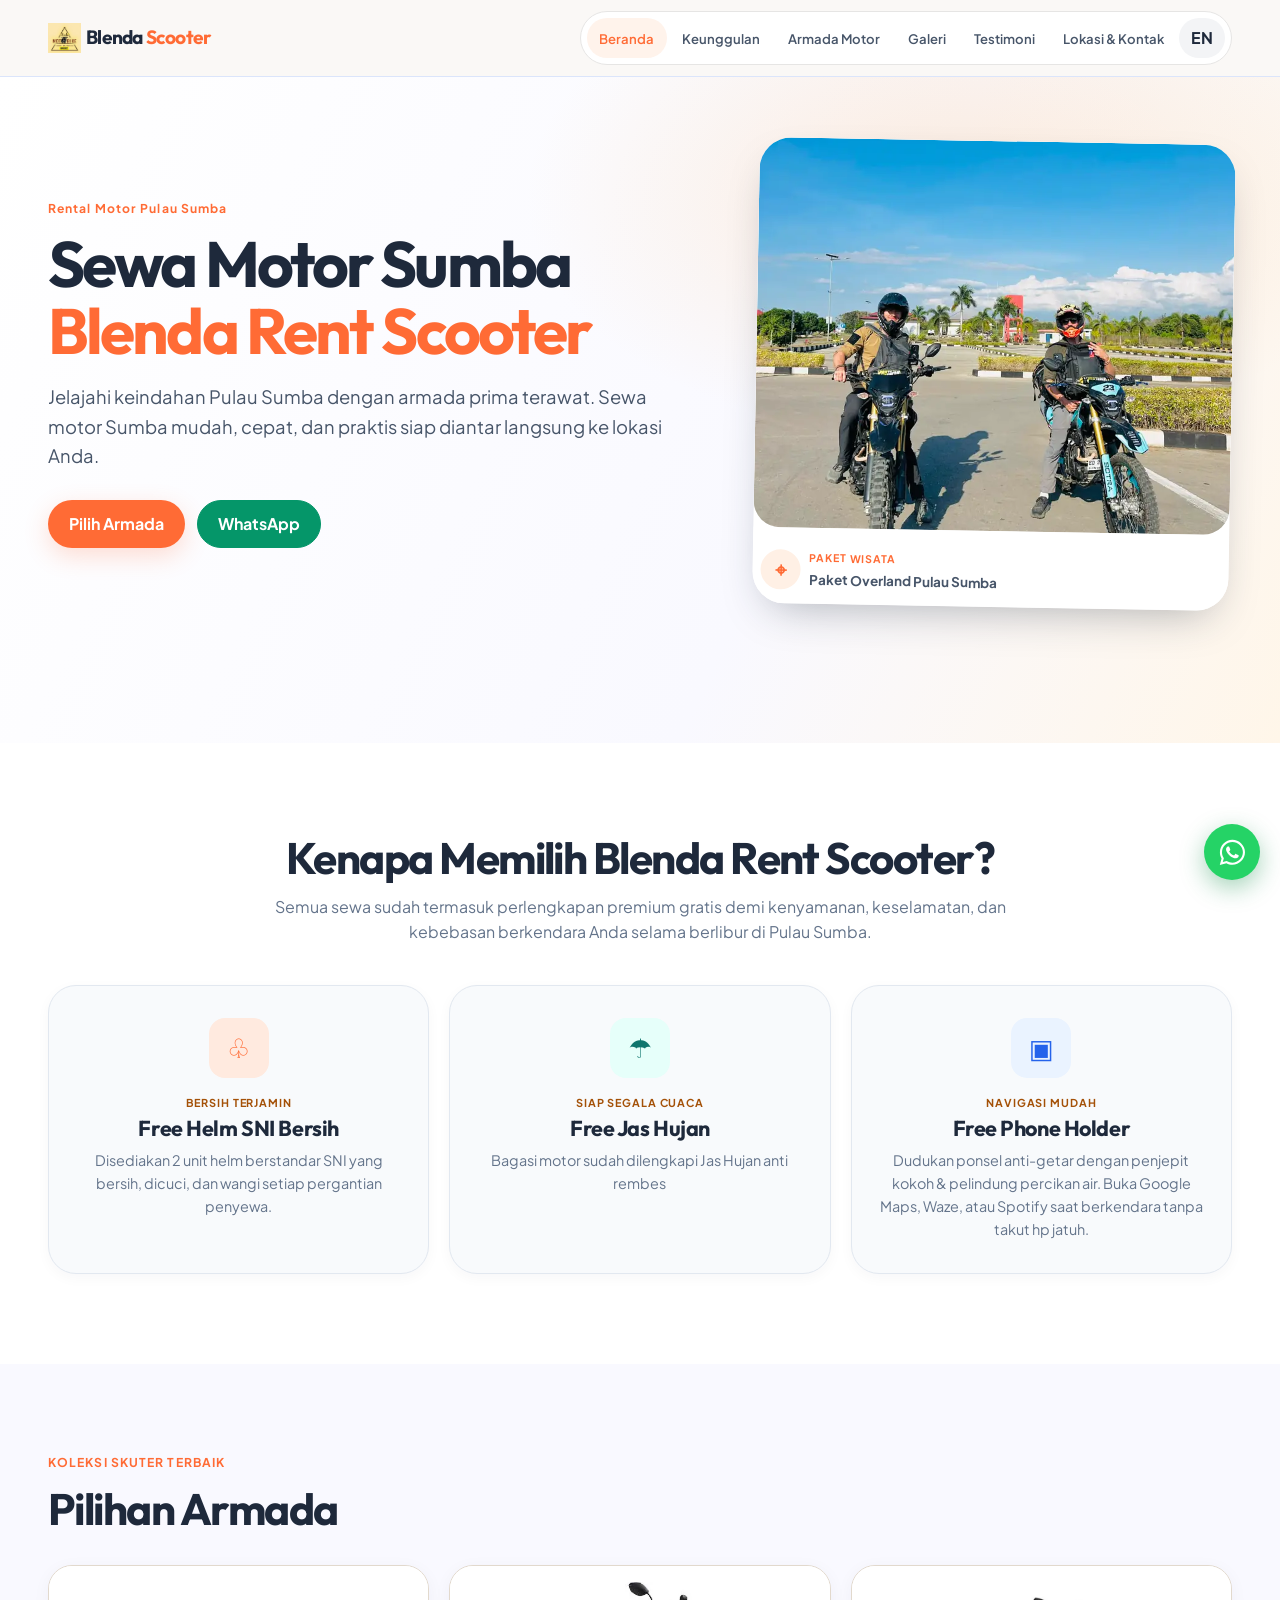
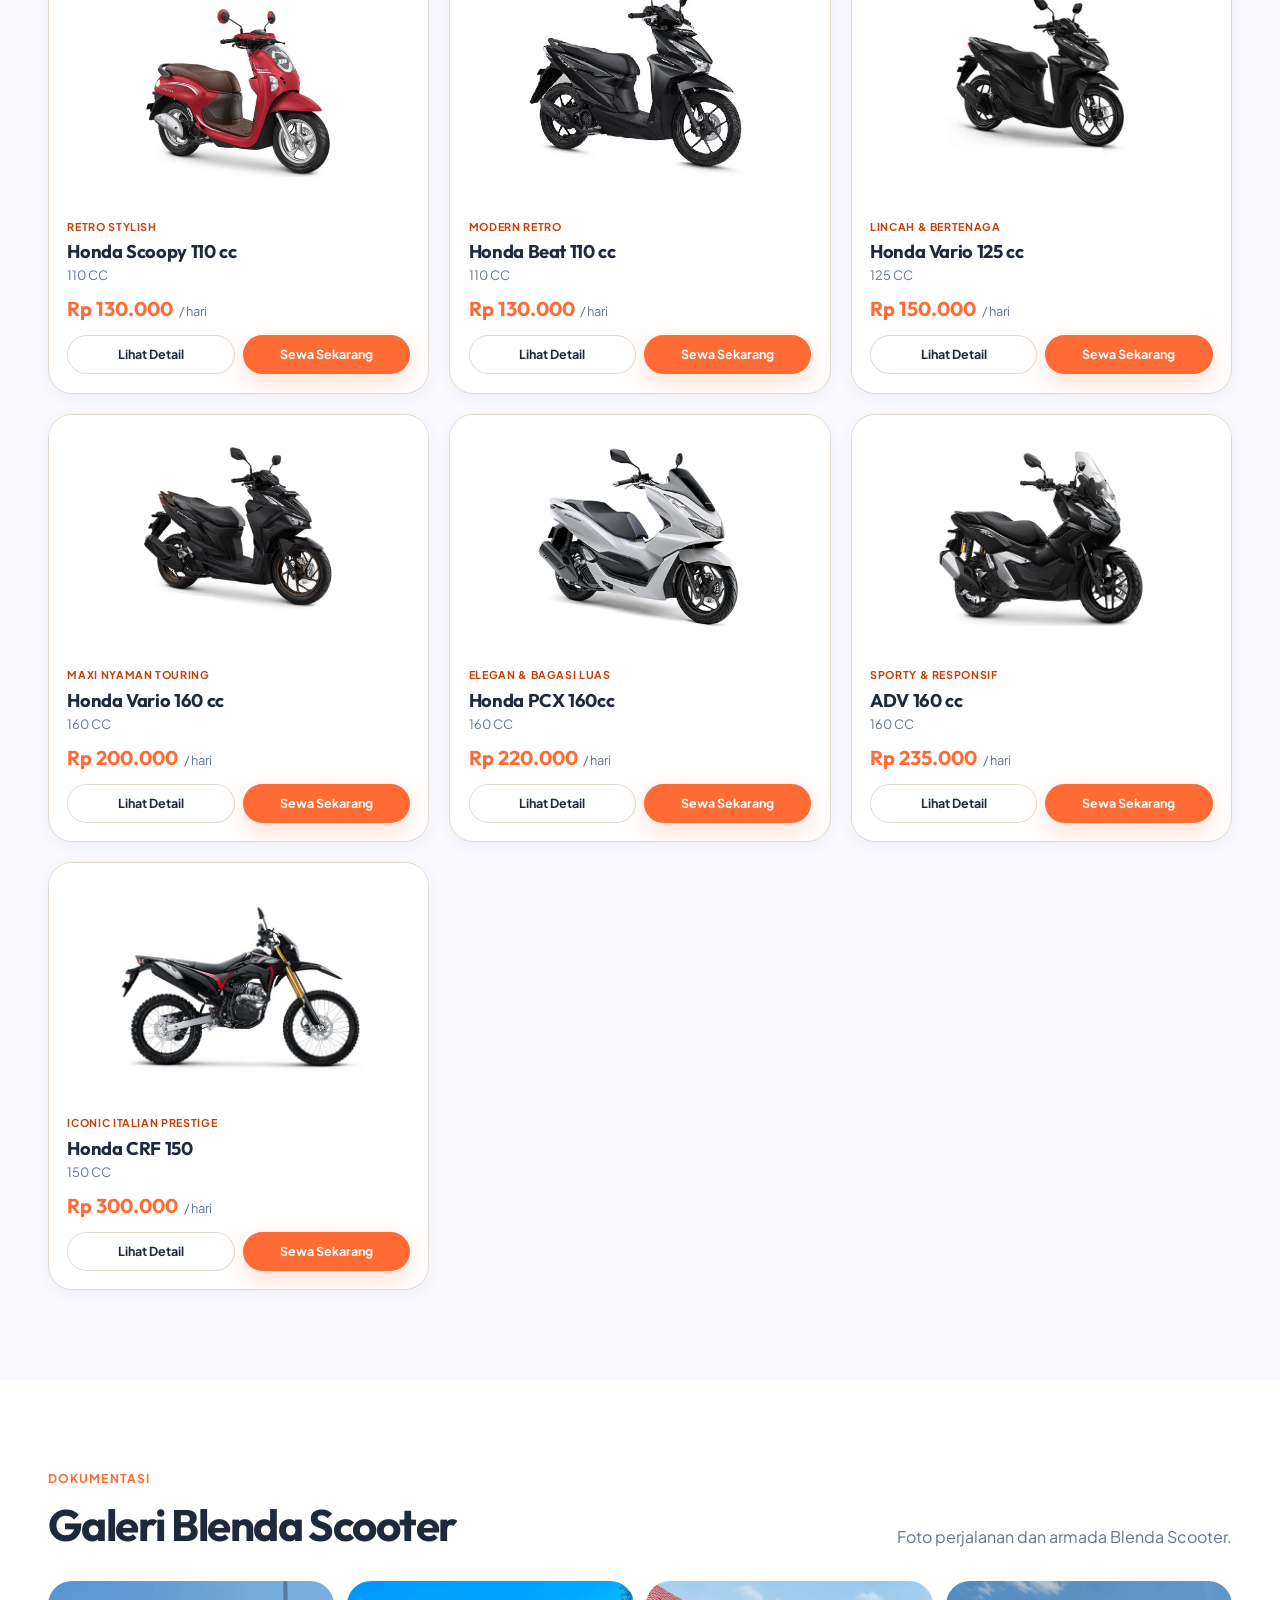
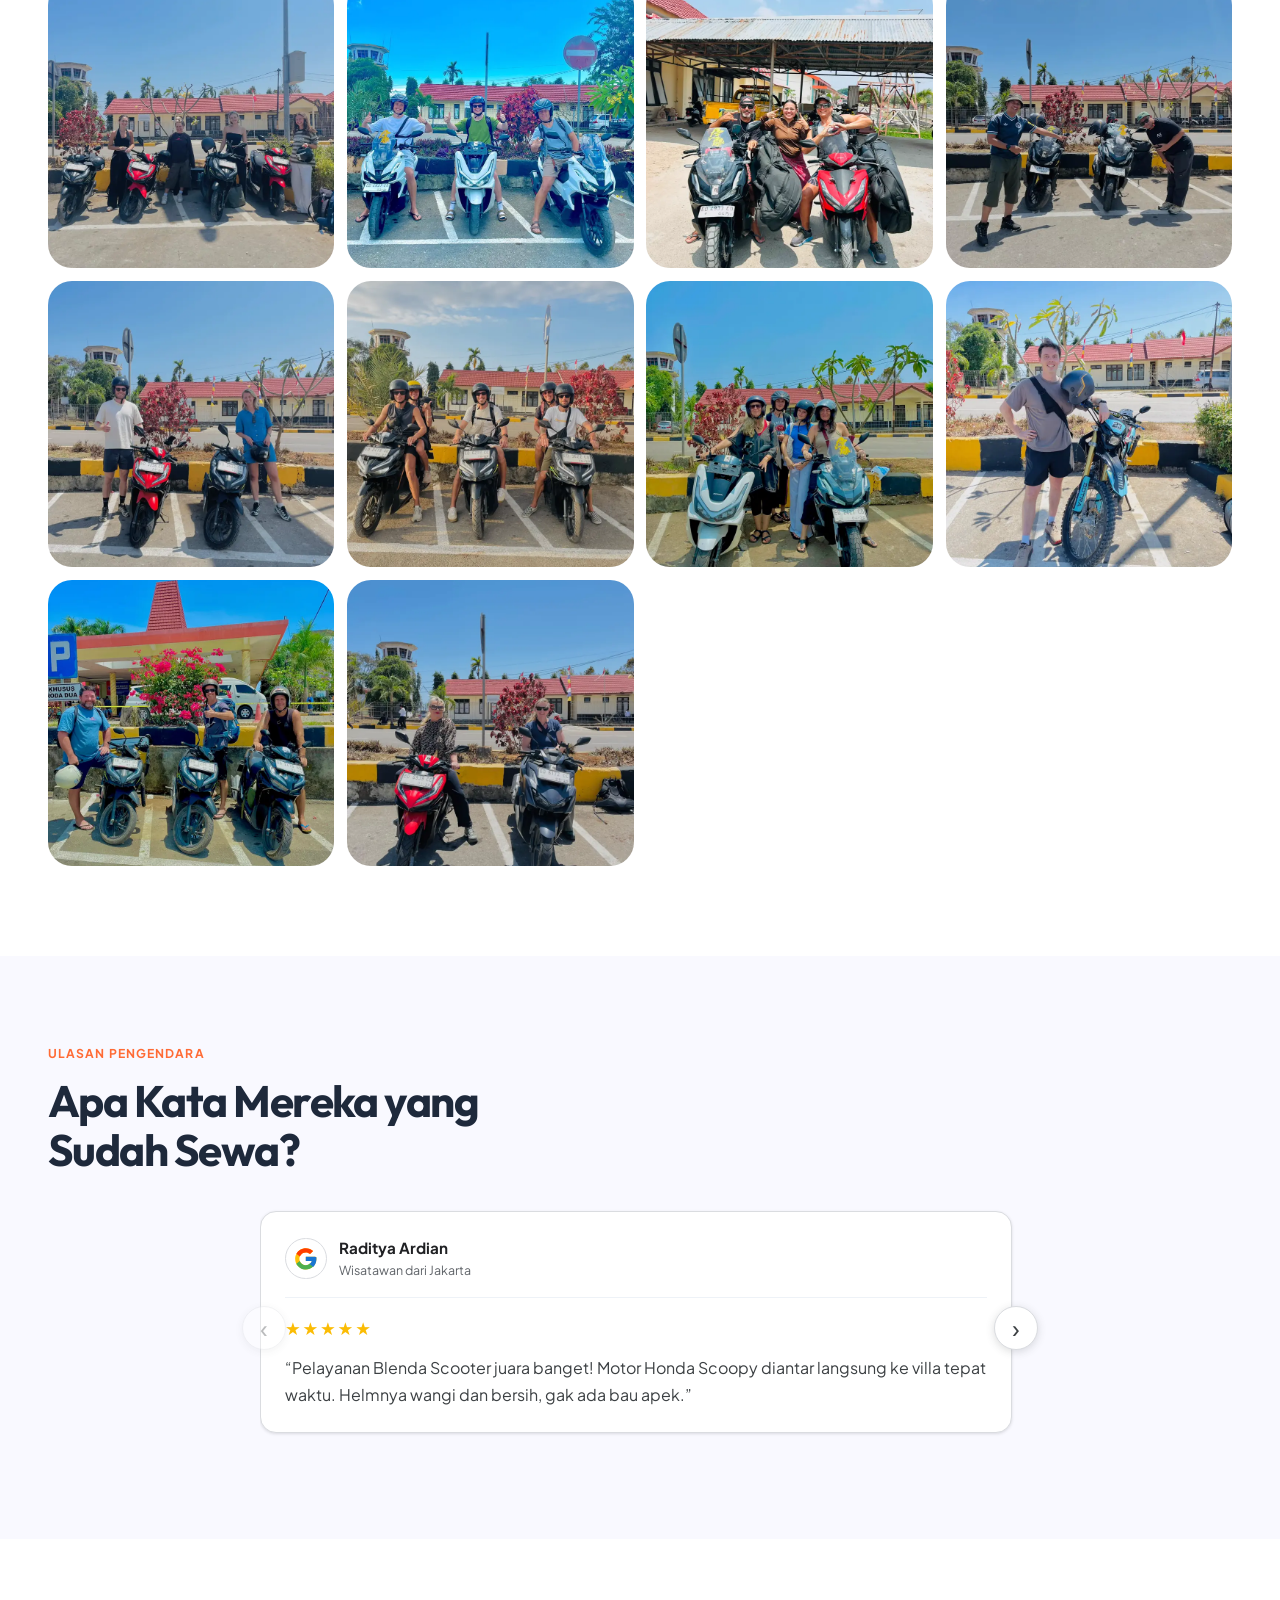
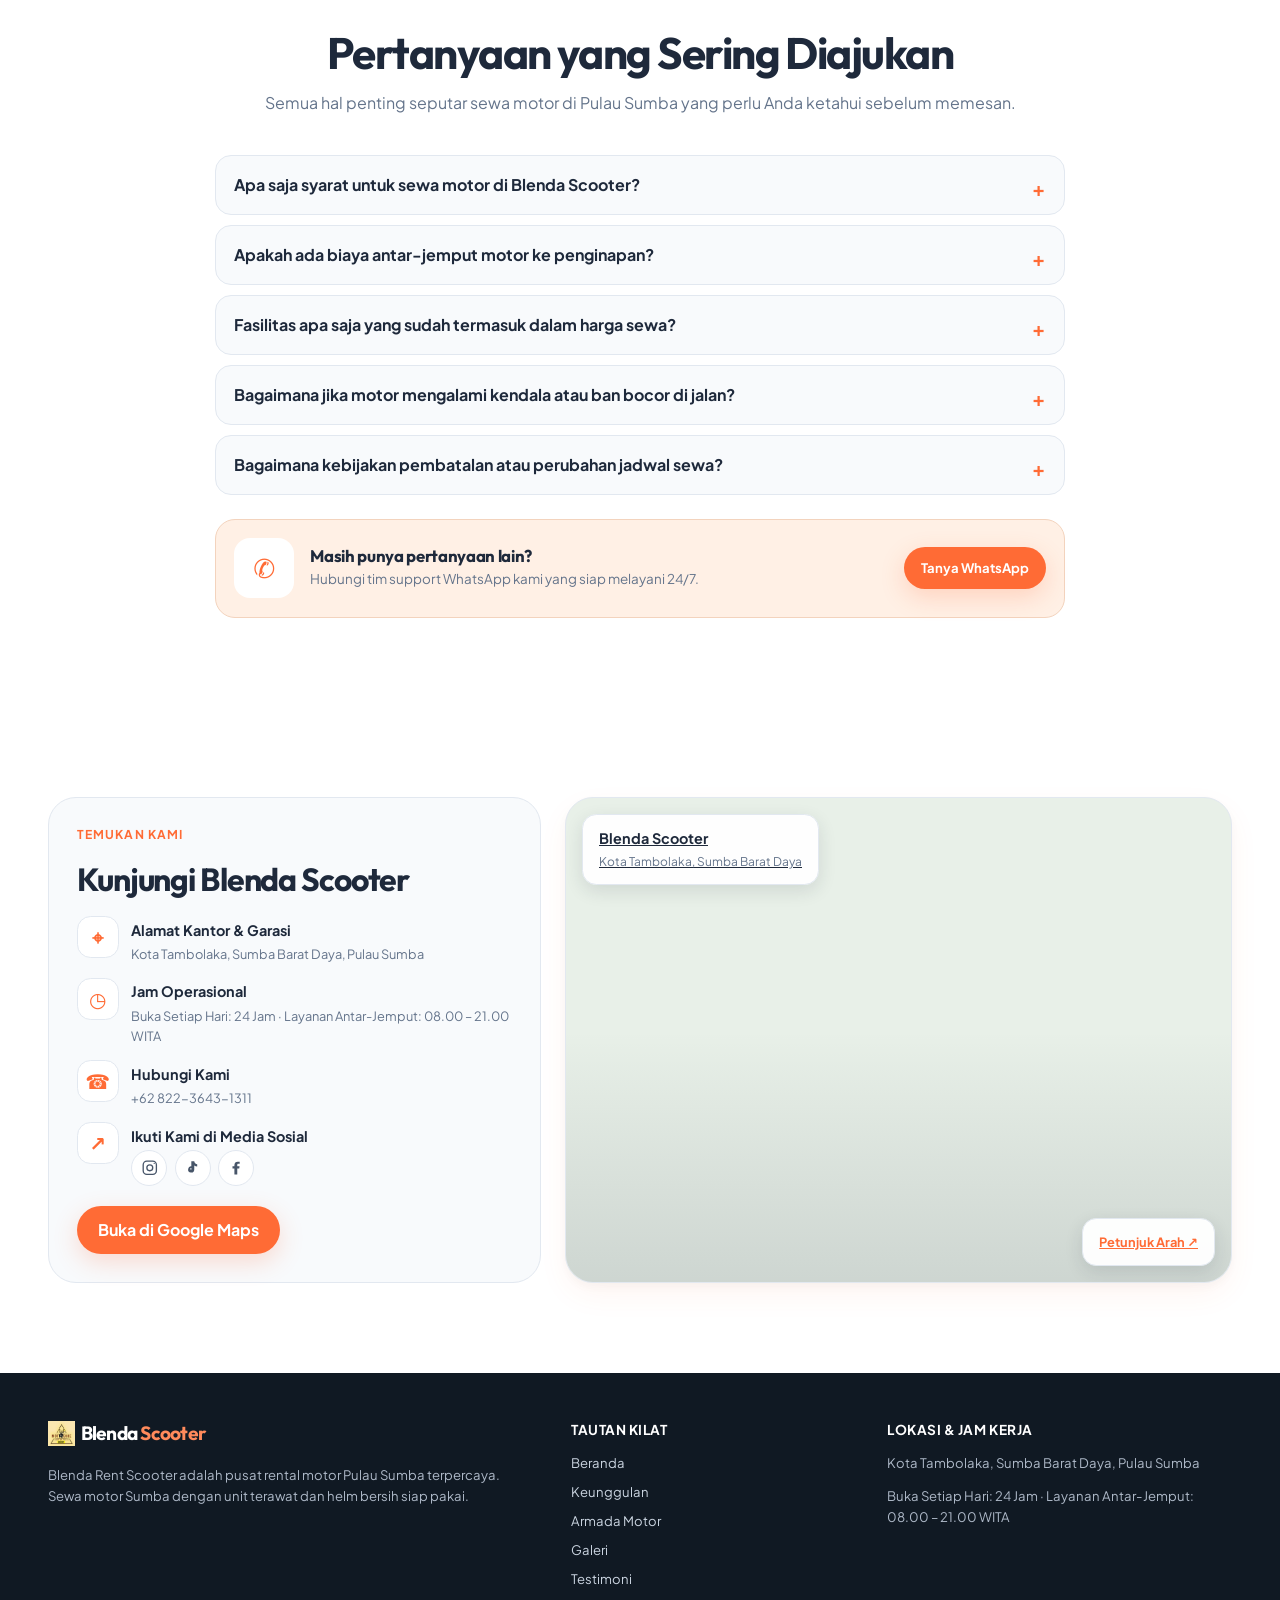
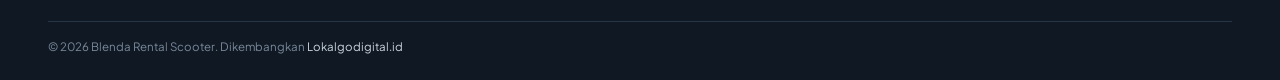
==== commit 69e1899d: "tambahkan credit lokalgodigital.id" ====
--- a/index.html
+++ b/index.html
@@ -609,7 +609,7 @@
             </span>
           </a>
           <p data-i18n="footerDescription">
-            Blenda Rent Scooter adalah pusat rental motor Pulau Sumba terpercaya. Sewa motor Sumba dengan unit terawat dan helm bersih siap pakai.
+            Blenda Rent Scooter adalah pusat Rental motor Pulau Sumba terpercaya. Sewa motor Sumba dengan unit terawat dan helm bersih siap pakai.
           </p>
         </div>
         <div>
@@ -630,7 +630,9 @@
         <small class="footer-copyright">
           ©
           <span id="current-year">2026</span>
-          Blenda Rent Scooter. Seluruh hak cipta dilindungi.
+          Blenda Rental Scooter.
+          <span data-i18n="footerDevelopedBy">Dikembangkan</span>
+          <a href="https://lokalgodigital.id" target="_blank" rel="noopener noreferrer">Lokalgodigital.id</a>
         </small>
       </div>
     </footer>
